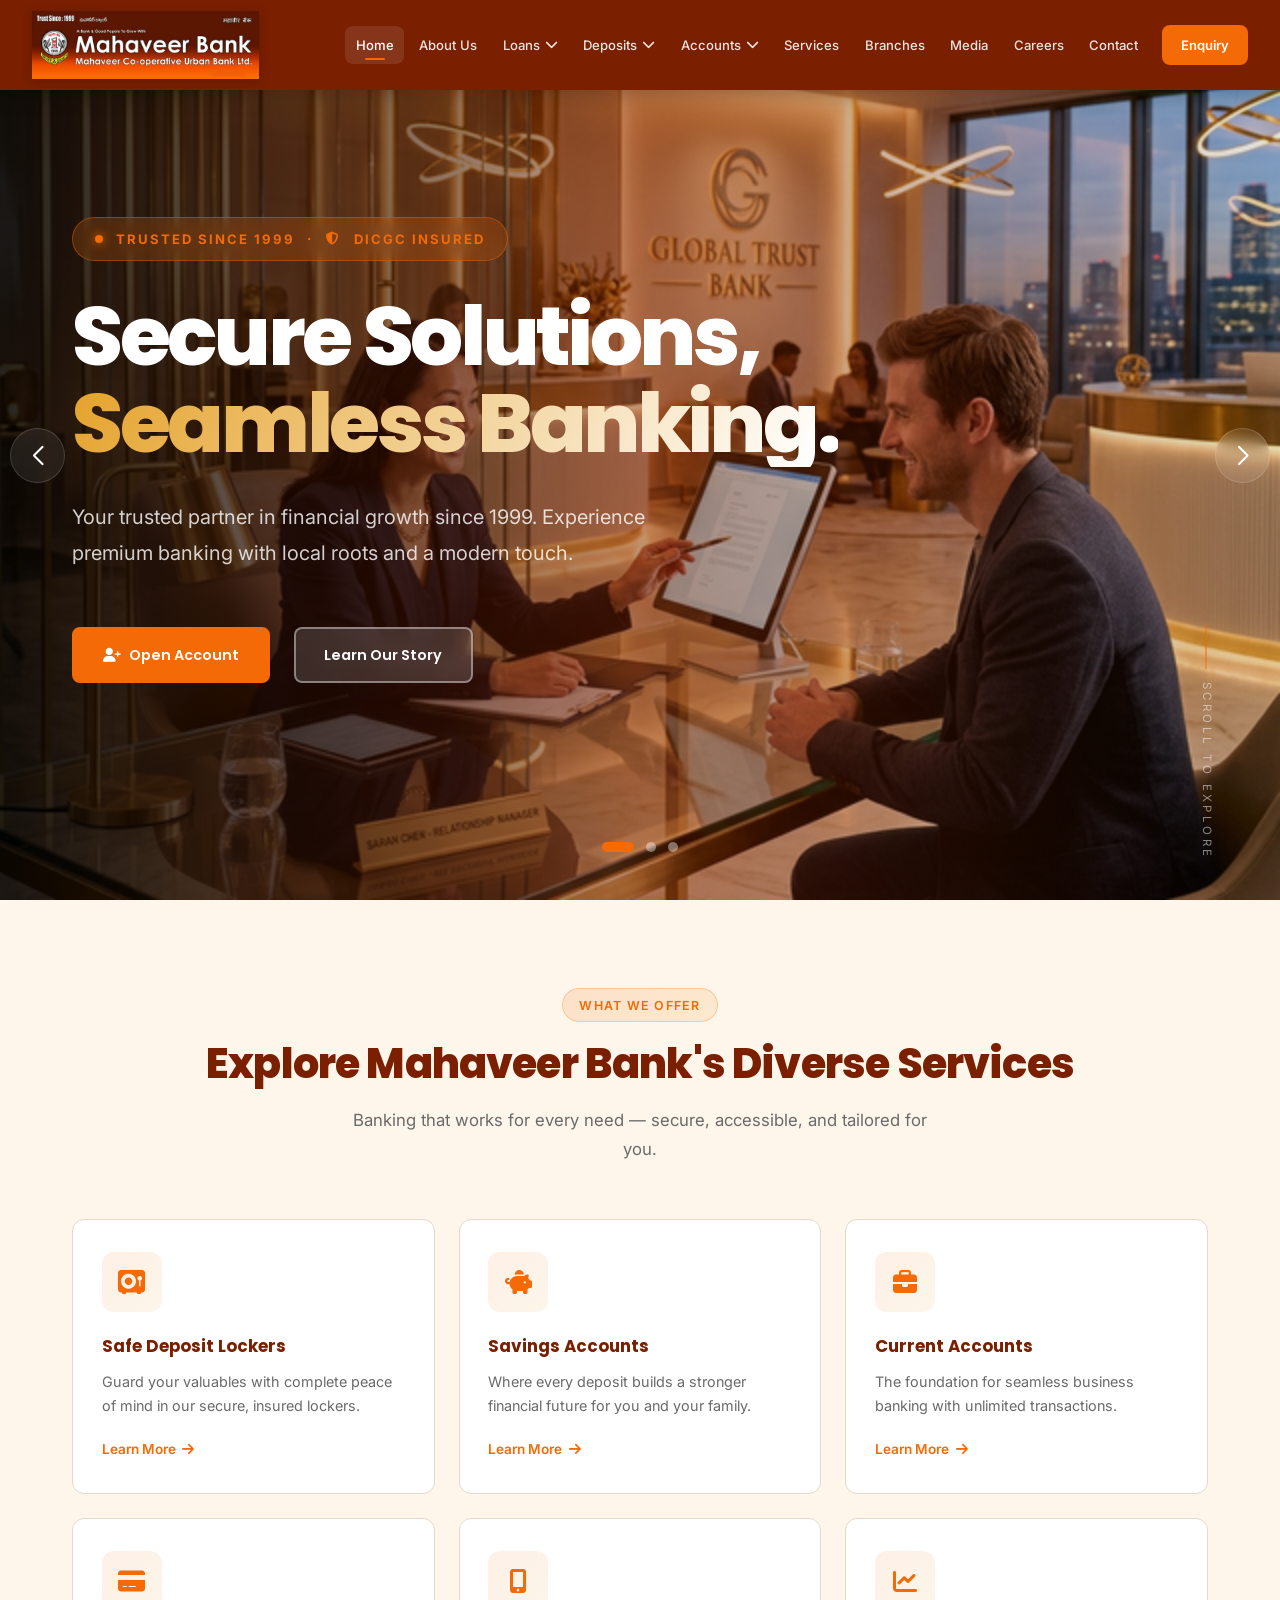
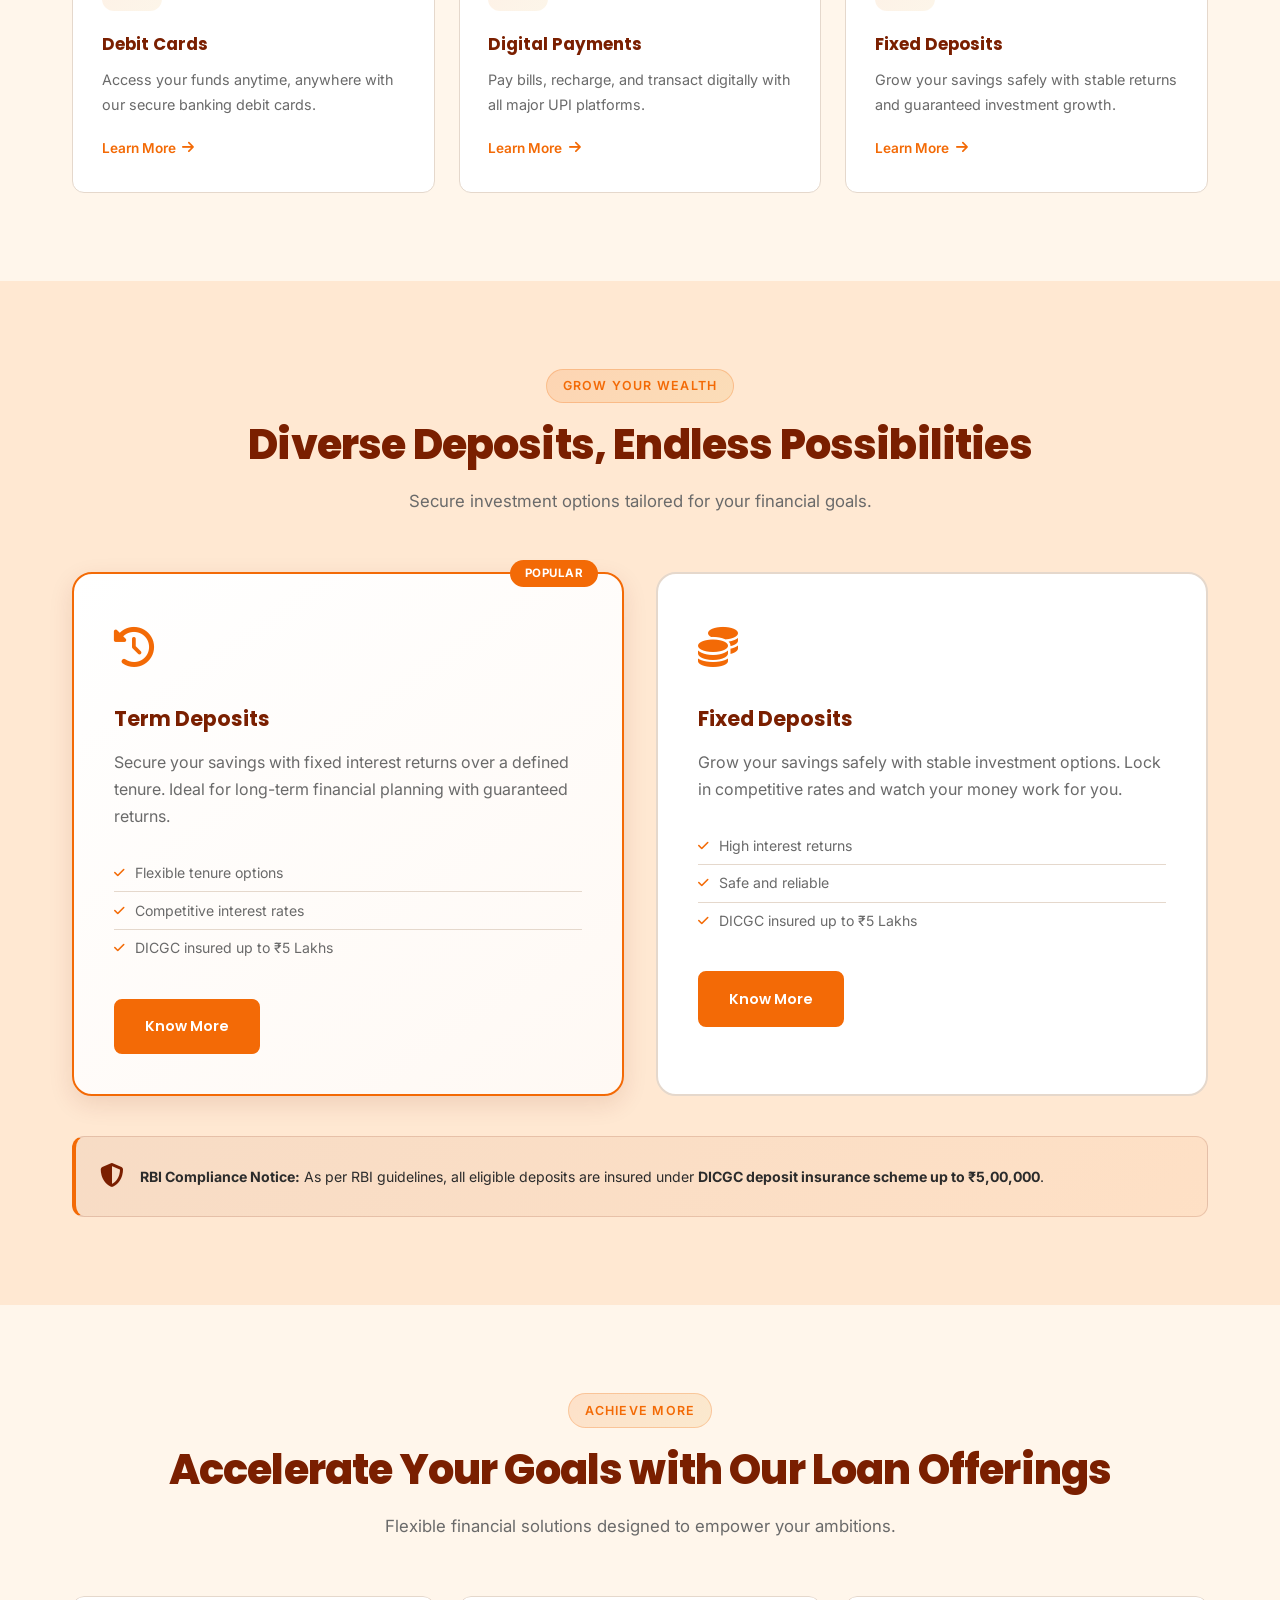
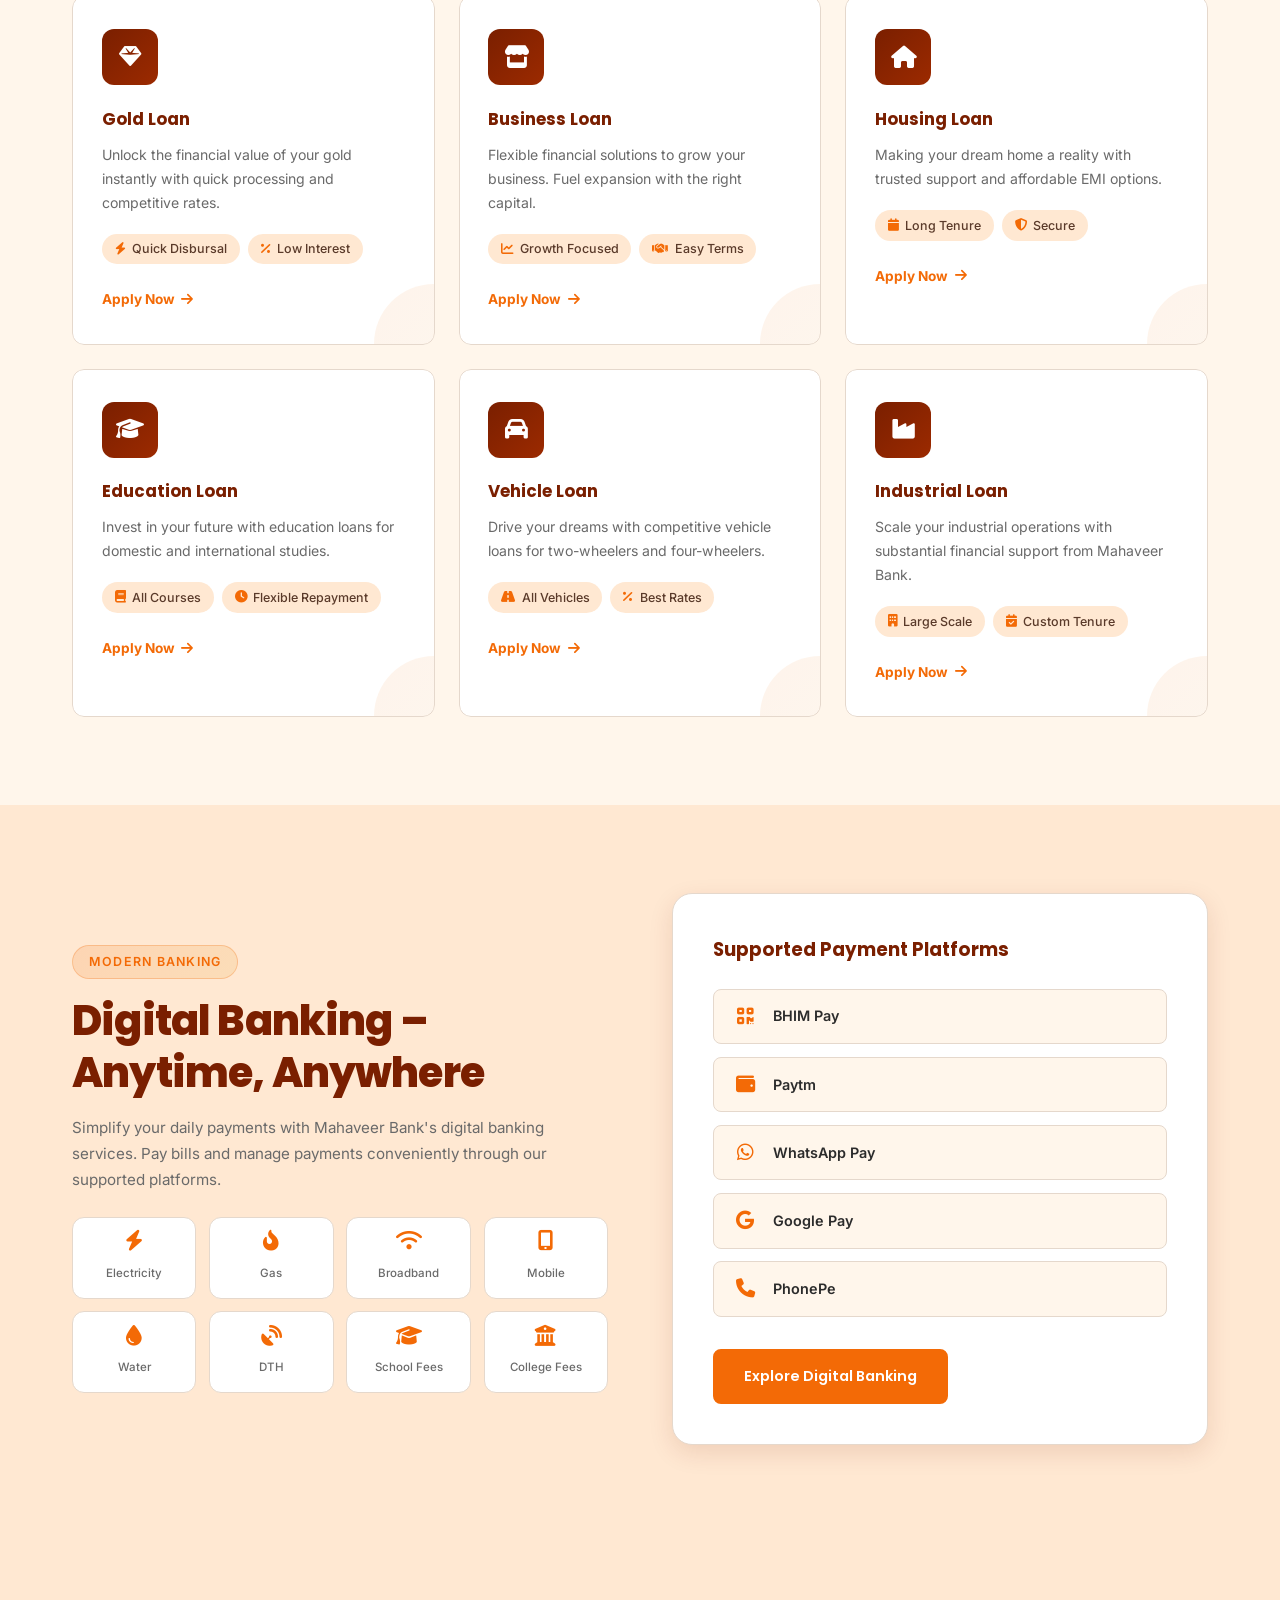
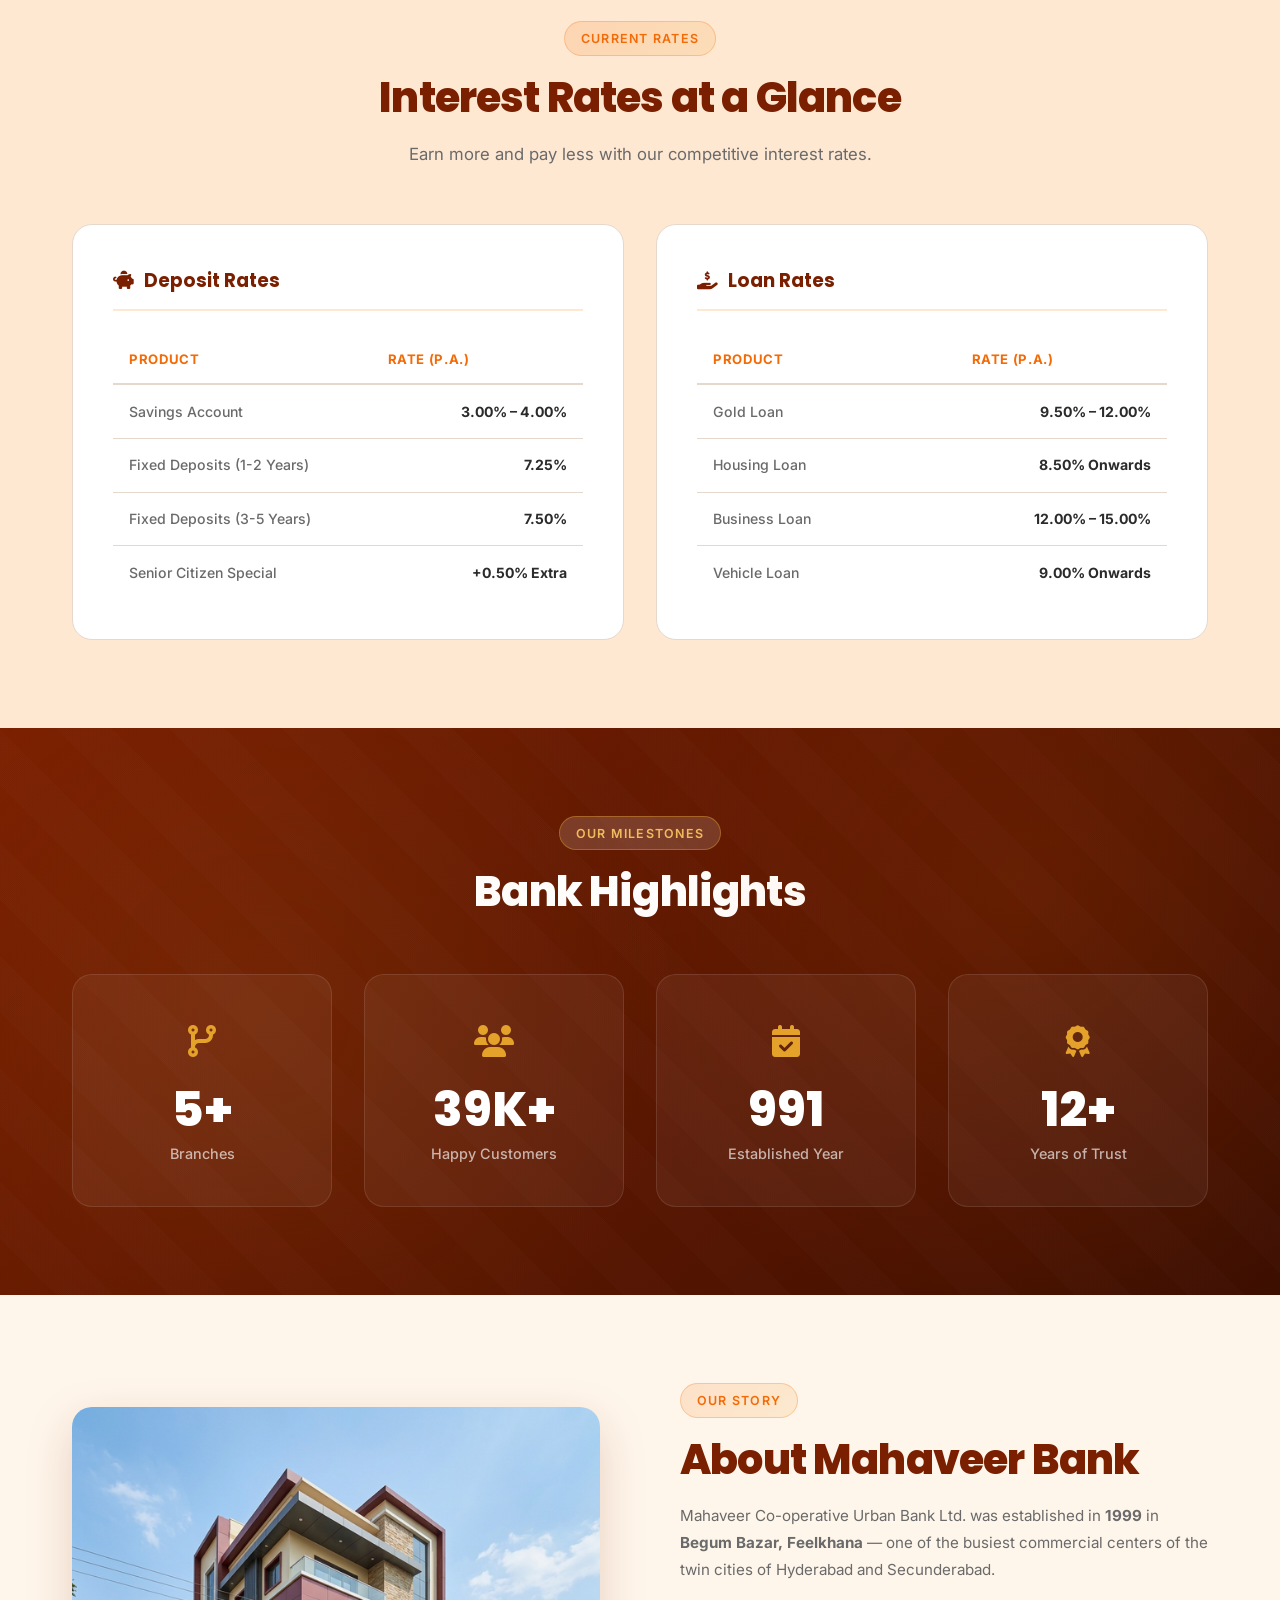
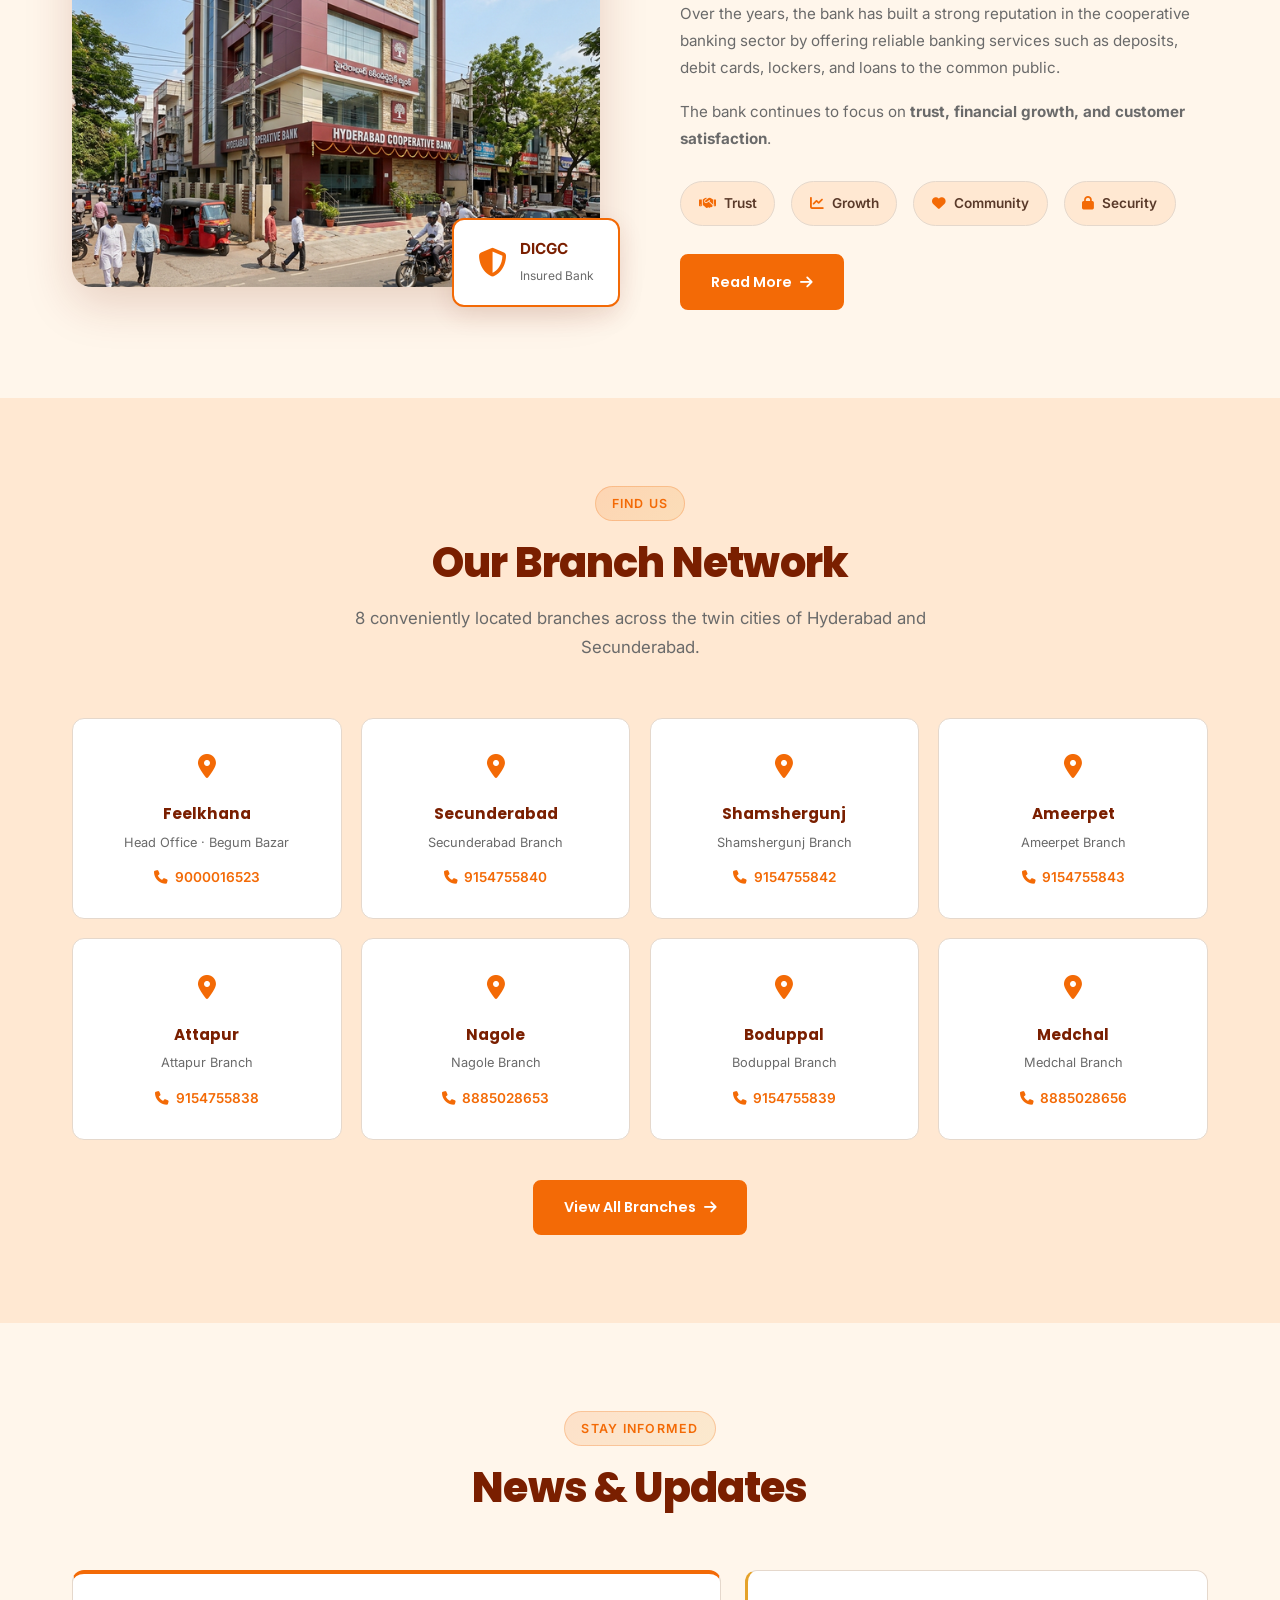
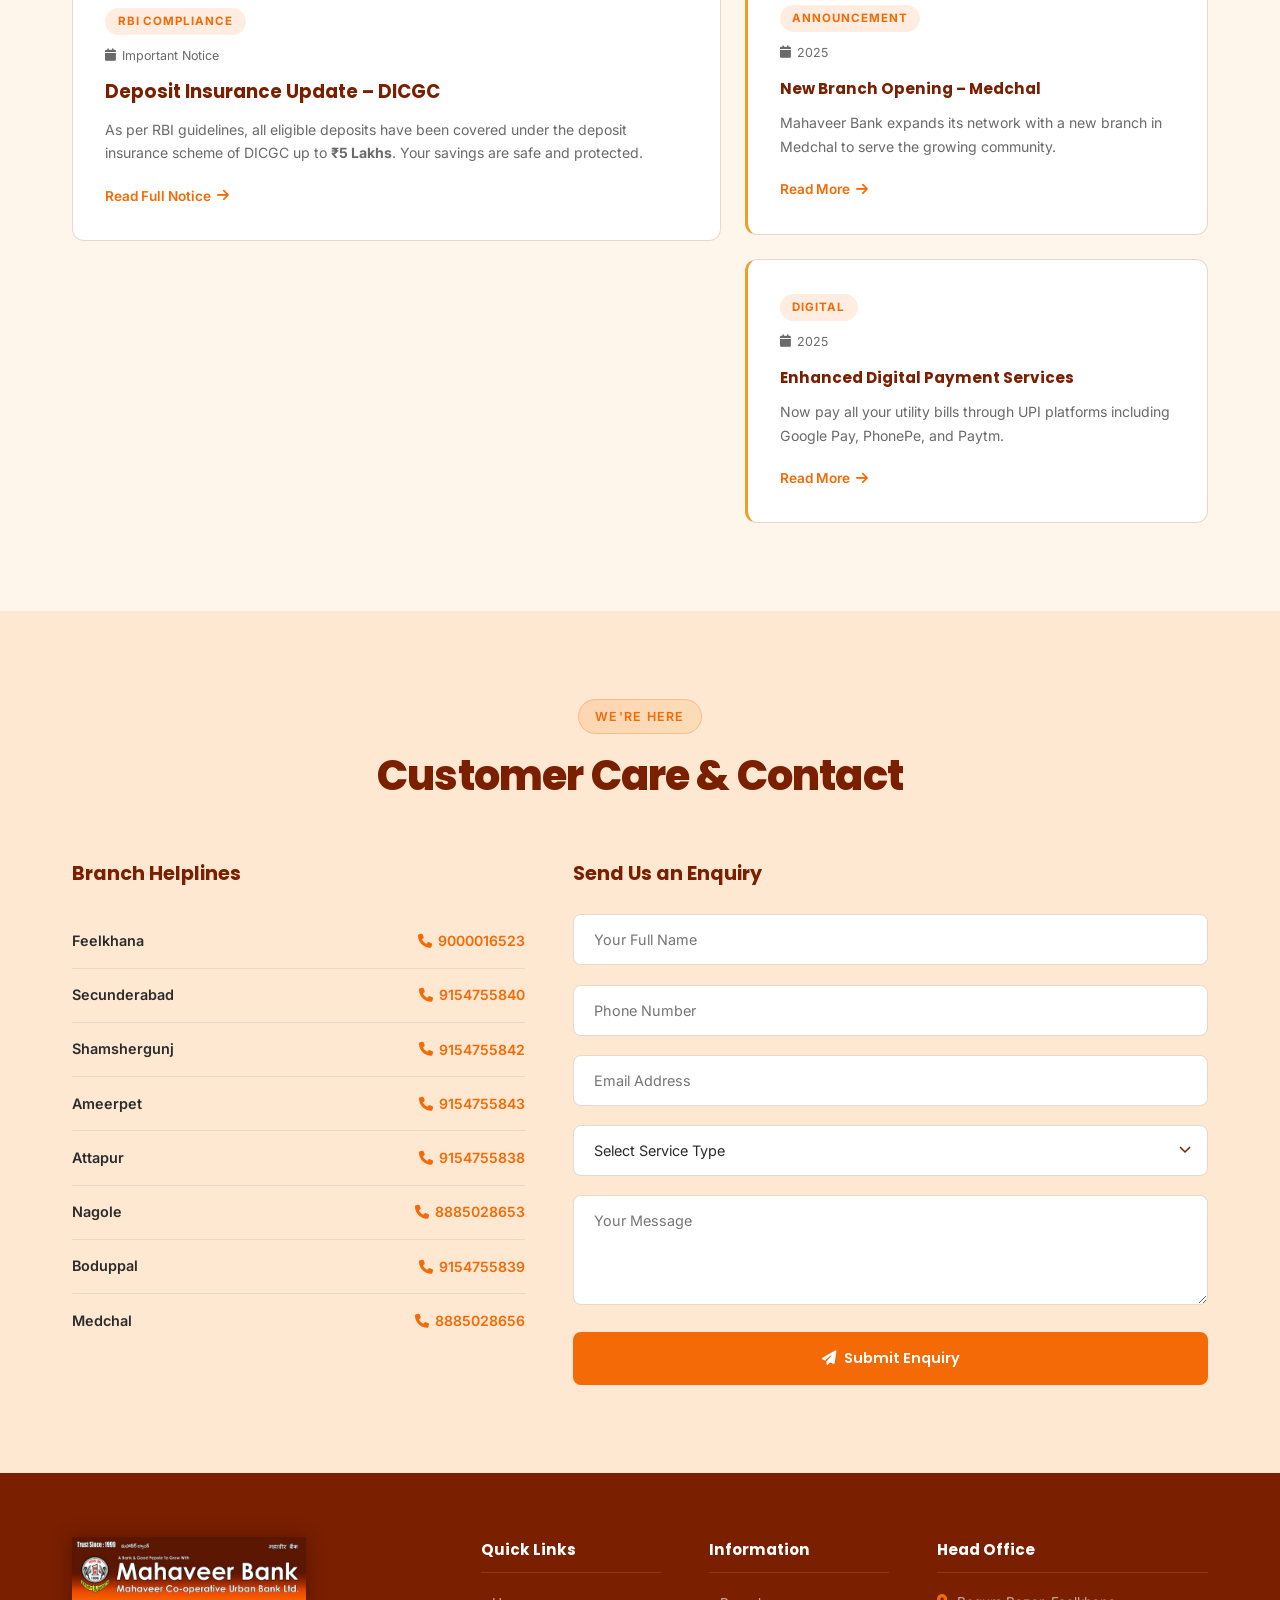
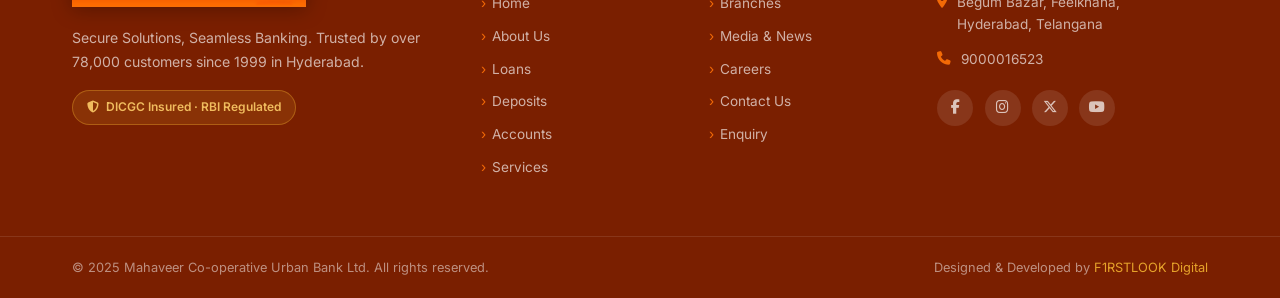
==== index.html @ 7a6856bb "first commit" ====
<!DOCTYPE html>
<html lang="en">
<head>
  <meta charset="UTF-8" />
  <meta name="viewport" content="width=device-width, initial-scale=1.0" />
  <meta name="description" content="Mahaveer Co-operative Urban Bank Ltd. – Your trusted partner in financial growth since 1999. Offering secure deposits, flexible loans, savings accounts, and digital banking services in Hyderabad." />
  <meta name="keywords" content="Mahaveer Bank, cooperative bank, Hyderabad bank, loans, deposits, savings account, Feelkhana bank" />
  <title>Mahaveer Co-operative Urban Bank Ltd. | Secure Solutions, Seamless Banking</title>
  <link rel="stylesheet" href="css/style.css" />
  <link rel="preconnect" href="https://fonts.googleapis.com" />
  <link rel="preconnect" href="https://fonts.gstatic.com" crossorigin />
  <link href="https://fonts.googleapis.com/css2?family=Poppins:wght@300;400;500;600;700;800&family=Inter:wght@300;400;500;600&display=swap" rel="stylesheet" />
  <link rel="stylesheet" href="https://cdnjs.cloudflare.com/ajax/libs/font-awesome/6.5.0/css/all.min.css" />
  <!-- Swiper Slider CSS -->
  <link rel="stylesheet" href="https://cdn.jsdelivr.net/npm/swiper@11/swiper-bundle.min.css" />
</head>
<body>

  <!-- ===== NAVBAR ===== -->
  <header class="navbar" id="navbar">
    <div class="nav-container">
      <a href="index.html" class="nav-logo" id="navLogo">
        <img src="assets/logo-new.png" alt="Mahaveer Co-operative Urban Bank Ltd." class="nav-logo-img" />
      </a>

      <nav class="nav-menu" id="navMenu">
        <a href="index.html" class="nav-link active">Home</a>
        <a href="about.html" class="nav-link">About Us</a>
        <div class="nav-dropdown">
          <a href="loans.html" class="nav-link dropdown-trigger">Loans <i class="fas fa-chevron-down"></i></a>
          <div class="dropdown-menu">
            <a href="loans.html#gold-loan">Gold Loan</a>
            <a href="loans.html#business-loan">Business Loan</a>
            <a href="loans.html#housing-loan">Housing Loan</a>
            <a href="loans.html#education-loan">Education Loan</a>
            <a href="loans.html#vehicle-loan">Vehicle Loan</a>
            <a href="loans.html#industrial-loan">Industrial Loan</a>
          </div>
        </div>
        <div class="nav-dropdown">
          <a href="deposits.html" class="nav-link dropdown-trigger">Deposits <i class="fas fa-chevron-down"></i></a>
          <div class="dropdown-menu">
            <a href="deposits.html#term-deposits">Term Deposits</a>
            <a href="deposits.html#fixed-deposits">Fixed Deposits</a>
          </div>
        </div>
        <div class="nav-dropdown">
          <a href="accounts.html" class="nav-link dropdown-trigger">Accounts <i class="fas fa-chevron-down"></i></a>
          <div class="dropdown-menu">
            <a href="accounts.html#savings">Savings Account</a>
            <a href="accounts.html#current">Current Account</a>
          </div>
        </div>
        <a href="services.html" class="nav-link">Services</a>
        <a href="branches.html" class="nav-link">Branches</a>
        <a href="media.html" class="nav-link">Media</a>
        <a href="careers.html" class="nav-link">Careers</a>
        <a href="contact.html" class="nav-link">Contact</a>
        <a href="enquiry.html" class="nav-btn-cta">Enquiry</a>
      </nav>

      <button class="hamburger" id="hamburger" aria-label="Toggle Menu">
        <span></span><span></span><span></span>
      </button>
    </div>
  </header>  <!-- ===== HERO SLIDER SECTION ===== -->
  <section class="hero-swiper-container">
    <div class="swiper heroSwiper">
      <div class="swiper-wrapper">
        
        <!-- SLIDE 1: TRUSTED BANKING -->
        <div class="swiper-slide hero-slide">
          <div class="slide-bg" style="background-image: url('assets/hero_professional.png');"></div>
          <div class="slide-overlay"></div>
          <div class="container slide-container">
            <div class="slide-content" data-aos="fade-up">
              <div class="hero-eyebrow">
                <span class="hero-dot"></span>
                <span>Trusted Since 1999</span>
                <span class="hero-sep">·</span>
                <i class="fas fa-shield-halved"></i>
                <span>DICGC Insured</span>
              </div>
              <h1 class="hero-heading">Secure Solutions,<br/><span class="hero-highlight">Seamless Banking.</span></h1>
              <p class="hero-intro">Your trusted partner in financial growth since 1999. Experience premium banking with local roots and a modern touch.</p>
              <div class="hero-cta">
                <a href="accounts.html" class="btn btn-primary"><i class="fas fa-user-plus"></i> Open Account</a>
                <a href="about.html" class="btn btn-secondary">Learn Our Story</a>
              </div>
            </div>
          </div>
        </div>

        <!-- SLIDE 2: DIGITAL BANKING -->
        <div class="swiper-slide hero-slide">
          <div class="slide-bg" style="background-image: url('assets/hero_digital.png');"></div>
          <div class="slide-overlay"></div>
          <div class="container slide-container">
            <div class="slide-content">
              <div class="hero-eyebrow">
                <span class="hero-dot"></span>
                <span>The Future of Payments</span>
              </div>
              <h1 class="hero-heading">Modern Digital<br/><span class="hero-highlight">Banking Era.</span></h1>
              <p class="hero-intro">Pay bills, recharge, and transfer funds instantly. Supported by all major UPI platforms for your convenience.</p>
              <div class="hero-cta">
                <a href="services.html#digital" class="btn btn-primary"><i class="fas fa-mobile-screen-button"></i> Digital Services</a>
                <a href="enquiry.html" class="btn btn-secondary">Get App Help</a>
              </div>
            </div>
          </div>
        </div>

        <!-- SLIDE 3: LOANS -->
        <div class="swiper-slide hero-slide">
          <div class="slide-bg" style="background-image: url('assets/hero_india_bank.png'); background-position: center; background-size: cover;"></div>
          <div class="slide-overlay"></div>
          <div class="container slide-container">
            <div class="slide-content">
              <div class="hero-eyebrow">
                <span class="hero-dot"></span>
                <span>Empowering Your Dreams</span>
              </div>
              <h1 class="hero-heading">Accelerate Your<br/><span class="hero-highlight">Ambition With Loans.</span></h1>
              <p class="hero-intro">From Gold Loans to Housing and Business, we provide the capital you need with flexible terms and low rates.</p>
              <div class="hero-cta">
                <a href="loans.html" class="btn btn-primary"><i class="fas fa-hand-holding-dollar"></i> Explore Loans</a>
                <a href="enquiry.html" class="btn btn-secondary">Apply Now</a>
              </div>
            </div>
          </div>
        </div>

      </div>
      <!-- Swiper Controls -->
      <div class="swiper-pagination"></div>
      <div class="swiper-button-next"></div>
      <div class="swiper-button-prev"></div>
      
      <div class="hero-scroll-indicator">
        <div class="scroll-dot"></div>
        <span>Scroll to Explore</span>
      </div>
    </div>
  </section>
  <!-- Swiper JS -->
  <script src="https://cdn.jsdelivr.net/npm/swiper@11/swiper-bundle.min.js"></script>

  <!-- ===== KEY BANKING SERVICES ===== -->
  <section class="section" id="services-preview">
    <div class="container">
      <div class="section-header">
        <span class="section-tag">What We Offer</span>
        <h2 class="section-title">Explore Mahaveer Bank's Diverse Services</h2>
        <p class="section-subtitle">Banking that works for every need — secure, accessible, and tailored for you.</p>
      </div>
      <div class="services-grid">
        <div class="service-card" data-aos="fade-up" data-delay="0">
          <div class="service-icon">
            <i class="fas fa-vault"></i>
          </div>
          <h3>Safe Deposit Lockers</h3>
          <p>Guard your valuables with complete peace of mind in our secure, insured lockers.</p>
          <a href="services.html#lockers" class="service-link">Learn More <i class="fas fa-arrow-right"></i></a>
        </div>
        <div class="service-card" data-aos="fade-up" data-delay="150">
          <div class="service-icon">
            <i class="fas fa-piggy-bank"></i>
          </div>
          <h3>Savings Accounts</h3>
          <p>Where every deposit builds a stronger financial future for you and your family.</p>
          <a href="accounts.html#savings" class="service-link">Learn More <i class="fas fa-arrow-right"></i></a>
        </div>
        <div class="service-card" data-aos="fade-up" data-delay="300">
          <div class="service-icon">
            <i class="fas fa-briefcase"></i>
          </div>
          <h3>Current Accounts</h3>
          <p>The foundation for seamless business banking with unlimited transactions.</p>
          <a href="accounts.html#current" class="service-link">Learn More <i class="fas fa-arrow-right"></i></a>
        </div>
        <div class="service-card" data-aos="fade-up" data-delay="450">
          <div class="service-icon">
            <i class="fas fa-credit-card"></i>
          </div>
          <h3>Debit Cards</h3>
          <p>Access your funds anytime, anywhere with our secure banking debit cards.</p>
          <a href="services.html#debit-card" class="service-link">Learn More <i class="fas fa-arrow-right"></i></a>
        </div>
        <div class="service-card" data-aos="fade-up" data-delay="600">
          <div class="service-icon">
            <i class="fas fa-mobile-screen-button"></i>
          </div>
          <h3>Digital Payments</h3>
          <p>Pay bills, recharge, and transact digitally with all major UPI platforms.</p>
          <a href="services.html#digital" class="service-link">Learn More <i class="fas fa-arrow-right"></i></a>
        </div>
        <div class="service-card" data-aos="fade-up" data-delay="750">
          <div class="service-icon">
            <i class="fas fa-chart-line"></i>
          </div>
          <h3>Fixed Deposits</h3>
          <p>Grow your savings safely with stable returns and guaranteed investment growth.</p>
          <a href="deposits.html" class="service-link">Learn More <i class="fas fa-arrow-right"></i></a>
        </div>
      </div>
    </div>
  </section>

  <!-- ===== DEPOSITS SECTION ===== -->
  <section class="section section-alt" id="deposits-preview">
    <div class="container">
      <div class="section-header">
        <span class="section-tag">Grow Your Wealth</span>
        <h2 class="section-title">Diverse Deposits, Endless Possibilities</h2>
        <p class="section-subtitle">Secure investment options tailored for your financial goals.</p>
      </div>
      <div class="deposits-wrapper">
        <div class="deposit-card featured" data-aos="fade-right">
          <div class="deposit-icon"><i class="fas fa-clock-rotate-left"></i></div>
          <div class="deposit-tag">Popular</div>
          <h3>Term Deposits</h3>
          <p>Secure your savings with fixed interest returns over a defined tenure. Ideal for long-term financial planning with guaranteed returns.</p>
          <ul class="deposit-features">
            <li><i class="fas fa-check"></i> Flexible tenure options</li>
            <li><i class="fas fa-check"></i> Competitive interest rates</li>
            <li><i class="fas fa-check"></i> DICGC insured up to ₹5 Lakhs</li>
          </ul>
          <a href="deposits.html#term-deposits" class="btn btn-primary">Know More</a>
        </div>
        <div class="deposit-card" data-aos="fade-left">
          <div class="deposit-icon"><i class="fas fa-coins"></i></div>
          <h3>Fixed Deposits</h3>
          <p>Grow your savings safely with stable investment options. Lock in competitive rates and watch your money work for you.</p>
          <ul class="deposit-features">
            <li><i class="fas fa-check"></i> High interest returns</li>
            <li><i class="fas fa-check"></i> Safe and reliable</li>
            <li><i class="fas fa-check"></i> DICGC insured up to ₹5 Lakhs</li>
          </ul>
          <a href="deposits.html#fixed-deposits" class="btn btn-primary">Know More</a>
        </div>
      </div>

      <!-- RBI Notice -->
      <div class="rbi-notice" data-aos="fade-up">
        <div class="rbi-icon"><i class="fas fa-shield-halved"></i></div>
        <div class="rbi-text">
          <strong>RBI Compliance Notice:</strong>
          As per RBI guidelines, all eligible deposits are insured under <strong>DICGC deposit insurance scheme up to ₹5,00,000</strong>.
        </div>
      </div>
    </div>
  </section>

  <!-- ===== LOAN PRODUCTS ===== -->
  <section class="section" id="loans-preview">
    <div class="container">
      <div class="section-header">
        <span class="section-tag">Achieve More</span>
        <h2 class="section-title">Accelerate Your Goals with Our Loan Offerings</h2>
        <p class="section-subtitle">Flexible financial solutions designed to empower your ambitions.</p>
      </div>
      <div class="loans-grid">
        <div class="loan-card" id="gold-loan-card" data-aos="fade-up" data-delay="0">
          <div class="loan-card-inner">
            <div class="loan-icon"><i class="fas fa-gem"></i></div>
            <h3>Gold Loan</h3>
            <p>Unlock the financial value of your gold instantly with quick processing and competitive rates.</p>
            <div class="loan-features">
              <span><i class="fas fa-bolt"></i> Quick Disbursal</span>
              <span><i class="fas fa-percent"></i> Low Interest</span>
            </div>
            <a href="loans.html#gold-loan" class="loan-link">Apply Now <i class="fas fa-arrow-right"></i></a>
          </div>
        </div>
        <div class="loan-card" id="business-loan-card" data-aos="fade-up" data-delay="150">
          <div class="loan-card-inner">
            <div class="loan-icon"><i class="fas fa-store"></i></div>
            <h3>Business Loan</h3>
            <p>Flexible financial solutions to grow your business. Fuel expansion with the right capital.</p>
            <div class="loan-features">
              <span><i class="fas fa-chart-line"></i> Growth Focused</span>
              <span><i class="fas fa-handshake"></i> Easy Terms</span>
            </div>
            <a href="loans.html#business-loan" class="loan-link">Apply Now <i class="fas fa-arrow-right"></i></a>
          </div>
        </div>
        <div class="loan-card" id="housing-loan-card" data-aos="fade-up" data-delay="300">
          <div class="loan-card-inner">
            <div class="loan-icon"><i class="fas fa-house"></i></div>
            <h3>Housing Loan</h3>
            <p>Making your dream home a reality with trusted support and affordable EMI options.</p>
            <div class="loan-features">
              <span><i class="fas fa-calendar"></i> Long Tenure</span>
              <span><i class="fas fa-shield-halved"></i> Secure</span>
            </div>
            <a href="loans.html#housing-loan" class="loan-link">Apply Now <i class="fas fa-arrow-right"></i></a>
          </div>
        </div>
        <div class="loan-card" id="education-loan-card" data-aos="fade-up" data-delay="450">
          <div class="loan-card-inner">
            <div class="loan-icon"><i class="fas fa-graduation-cap"></i></div>
            <h3>Education Loan</h3>
            <p>Invest in your future with education loans for domestic and international studies.</p>
            <div class="loan-features">
              <span><i class="fas fa-book"></i> All Courses</span>
              <span><i class="fas fa-clock"></i> Flexible Repayment</span>
            </div>
            <a href="loans.html#education-loan" class="loan-link">Apply Now <i class="fas fa-arrow-right"></i></a>
          </div>
        </div>
        <div class="loan-card" id="vehicle-loan-card" data-aos="fade-up" data-delay="600">
          <div class="loan-card-inner">
            <div class="loan-icon"><i class="fas fa-car"></i></div>
            <h3>Vehicle Loan</h3>
            <p>Drive your dreams with competitive vehicle loans for two-wheelers and four-wheelers.</p>
            <div class="loan-features">
              <span><i class="fas fa-road"></i> All Vehicles</span>
              <span><i class="fas fa-percent"></i> Best Rates</span>
            </div>
            <a href="loans.html#vehicle-loan" class="loan-link">Apply Now <i class="fas fa-arrow-right"></i></a>
          </div>
        </div>
        <div class="loan-card" id="industrial-loan-card" data-aos="fade-up" data-delay="750">
          <div class="loan-card-inner">
            <div class="loan-icon"><i class="fas fa-industry"></i></div>
            <h3>Industrial Loan</h3>
            <p>Scale your industrial operations with substantial financial support from Mahaveer Bank.</p>
            <div class="loan-features">
              <span><i class="fas fa-building"></i> Large Scale</span>
              <span><i class="fas fa-calendar-check"></i> Custom Tenure</span>
            </div>
            <a href="loans.html#industrial-loan" class="loan-link">Apply Now <i class="fas fa-arrow-right"></i></a>
          </div>
        </div>
      </div>
    </div>
  </section>

  <!-- ===== DIGITAL BANKING ===== -->
  <section class="section section-alt" id="digital-banking">
    <div class="container">
      <div class="digital-banking-layout">
        <div class="digital-content" data-aos="fade-right">
          <span class="section-tag">Modern Banking</span>
          <h2 class="section-title left">Digital Banking – Anytime, Anywhere</h2>
          <p>Simplify your daily payments with Mahaveer Bank's digital banking services. Pay bills and manage payments conveniently through our supported platforms.</p>
          <div class="payment-categories">
            <div class="payment-item"><i class="fas fa-bolt"></i><span>Electricity</span></div>
            <div class="payment-item"><i class="fas fa-fire-flame-curved"></i><span>Gas</span></div>
            <div class="payment-item"><i class="fas fa-wifi"></i><span>Broadband</span></div>
            <div class="payment-item"><i class="fas fa-mobile-alt"></i><span>Mobile</span></div>
            <div class="payment-item"><i class="fas fa-droplet"></i><span>Water</span></div>
            <div class="payment-item"><i class="fas fa-satellite-dish"></i><span>DTH</span></div>
            <div class="payment-item"><i class="fas fa-graduation-cap"></i><span>School Fees</span></div>
            <div class="payment-item"><i class="fas fa-university"></i><span>College Fees</span></div>
          </div>
        </div>
        <div class="digital-platforms" data-aos="fade-left">
          <h3>Supported Payment Platforms</h3>
          <div class="platforms-grid">
            <div class="platform-badge">
              <i class="fas fa-qrcode"></i>
              <span>BHIM Pay</span>
            </div>
            <div class="platform-badge">
              <i class="fas fa-wallet"></i>
              <span>Paytm</span>
            </div>
            <div class="platform-badge">
              <i class="fab fa-whatsapp"></i>
              <span>WhatsApp Pay</span>
            </div>
            <div class="platform-badge">
              <i class="fab fa-google"></i>
              <span>Google Pay</span>
            </div>
            <div class="platform-badge">
              <i class="fas fa-phone"></i>
              <span>PhonePe</span>
            </div>
          </div>
          <a href="services.html#digital" class="btn btn-primary" style="margin-top:2rem;">Explore Digital Banking</a>
        </div>
      </div>
    </div>
  </section>

  <!-- ===== INTEREST RATES AT A GLANCE ===== -->
  <section class="section section-alt" id="rates-preview">
    <div class="container">
      <div class="section-header">
        <span class="section-tag">Current Rates</span>
        <h2 class="section-title">Interest Rates at a Glance</h2>
        <p class="section-subtitle">Earn more and pay less with our competitive interest rates.</p>
      </div>
      <div style="display:grid;grid-template-columns:1fr 1fr;gap:2rem;" class="rates-grid-wrap">
        <div class="inner-card no-hover" data-aos="fade-right">
          <h3 style="margin-bottom:1.5rem;color:var(--maroon);"><i class="fas fa-piggy-bank"></i> Deposit Rates</h3>
          <table class="info-table">
            <thead><tr><th>Product</th><th>Rate (p.a.)</th></tr></thead>
            <tbody>
              <tr><td>Savings Account</td><td>3.00% – 4.00%</td></tr>
              <tr><td>Fixed Deposits (1-2 Years)</td><td>7.25%</td></tr>
              <tr><td>Fixed Deposits (3-5 Years)</td><td>7.50%</td></tr>
              <tr><td>Senior Citizen Special</td><td>+0.50% Extra</td></tr>
            </tbody>
          </table>
        </div>
        <div class="inner-card no-hover" data-aos="fade-left">
          <h3 style="margin-bottom:1.5rem;color:var(--maroon);"><i class="fas fa-hand-holding-dollar"></i> Loan Rates</h3>
          <table class="info-table">
            <thead><tr><th>Product</th><th>Rate (p.a.)</th></tr></thead>
            <tbody>
              <tr><td>Gold Loan</td><td>9.50% – 12.00%</td></tr>
              <tr><td>Housing Loan</td><td>8.50% Onwards</td></tr>
              <tr><td>Business Loan</td><td>12.00% – 15.00%</td></tr>
              <tr><td>Vehicle Loan</td><td>9.00% Onwards</td></tr>
            </tbody>
          </table>
        </div>
      </div>
    </div>
  </section>

  <!-- ===== STATISTICS ===== -->
  <section class="section stats-section" id="stats">
    <div class="stats-bg-pattern"></div>
    <div class="container">
      <div class="section-header">
        <span class="section-tag light">Our Milestones</span>
        <h2 class="section-title light">Bank Highlights</h2>
      </div>
      <div class="stats-grid">
        <div class="stat-item" data-aos="zoom-in" data-delay="0">
          <div class="stat-icon"><i class="fas fa-code-branch"></i></div>
          <div class="stat-number" data-target="11" data-suffix="+">0</div>
          <div class="stat-label">Branches</div>
        </div>
        <div class="stat-item" data-aos="zoom-in" data-delay="200">
          <div class="stat-icon"><i class="fas fa-users"></i></div>
          <div class="stat-number" data-target="78000" data-suffix="+">0</div>
          <div class="stat-label">Happy Customers</div>
        </div>
        <div class="stat-item" data-aos="zoom-in" data-delay="400">
          <div class="stat-icon"><i class="fas fa-calendar-check"></i></div>
          <div class="stat-number" data-target="1999" data-suffix="">0</div>
          <div class="stat-label">Established Year</div>
        </div>
        <div class="stat-item" data-aos="zoom-in" data-delay="600">
          <div class="stat-icon"><i class="fas fa-award"></i></div>
          <div class="stat-number" data-target="25" data-suffix="+">0</div>
          <div class="stat-label">Years of Trust</div>
        </div>
      </div>
    </div>
  </section>

  <!-- ===== ABOUT SECTION ===== -->
  <section class="section" id="about-preview">
    <div class="container">
      <div class="about-layout">
        <div class="about-image-wrap" data-aos="fade-right">
          <img src="assets/about_bank.jpg" alt="Mahaveer Bank Building" class="about-img" id="aboutImg" />
          <div class="about-badge-float">
            <i class="fas fa-shield-halved"></i>
            <div>
              <strong>DICGC</strong>
              <span>Insured Bank</span>
            </div>
          </div>
        </div>
        <div class="about-content" data-aos="fade-left">
          <span class="section-tag">Our Story</span>
          <h2 class="section-title left">About Mahaveer Bank</h2>
          <p>Mahaveer Co-operative Urban Bank Ltd. was established in <strong>1999</strong> in <strong>Begum Bazar, Feelkhana</strong> — one of the busiest commercial centers of the twin cities of Hyderabad and Secunderabad.</p>
          <p>Over the years, the bank has built a strong reputation in the cooperative banking sector by offering reliable banking services such as deposits, debit cards, lockers, and loans to the common public.</p>
          <p>The bank continues to focus on <strong>trust, financial growth, and customer satisfaction</strong>.</p>
          <div class="about-pillars">
            <div class="pillar">
              <i class="fas fa-handshake"></i>
              <span>Trust</span>
            </div>
            <div class="pillar">
              <i class="fas fa-chart-line"></i>
              <span>Growth</span>
            </div>
            <div class="pillar">
              <i class="fas fa-heart"></i>
              <span>Community</span>
            </div>
            <div class="pillar">
              <i class="fas fa-lock"></i>
              <span>Security</span>
            </div>
          </div>
          <a href="about.html" class="btn btn-primary">Read More <i class="fas fa-arrow-right"></i></a>
        </div>
      </div>
    </div>
  </section>

  <!-- ===== BRANCHES ===== -->
  <section class="section section-alt" id="branches-preview">
    <div class="container">
      <div class="section-header">
        <span class="section-tag">Find Us</span>
        <h2 class="section-title">Our Branch Network</h2>
        <p class="section-subtitle">8 conveniently located branches across the twin cities of Hyderabad and Secunderabad.</p>
      </div>
      <div class="branches-grid">
        <div class="branch-card" data-aos="fade-up" data-delay="0">
          <div class="branch-icon"><i class="fas fa-map-marker-alt"></i></div>
          <h4>Feelkhana</h4>
          <p>Head Office · Begum Bazar</p>
          <a href="tel:9000016523" class="branch-phone"><i class="fas fa-phone"></i> 9000016523</a>
        </div>
        <div class="branch-card" data-aos="fade-up" data-delay="100">
          <div class="branch-icon"><i class="fas fa-map-marker-alt"></i></div>
          <h4>Secunderabad</h4>
          <p>Secunderabad Branch</p>
          <a href="tel:9154755840" class="branch-phone"><i class="fas fa-phone"></i> 9154755840</a>
        </div>
        <div class="branch-card" data-aos="fade-up" data-delay="200">
          <div class="branch-icon"><i class="fas fa-map-marker-alt"></i></div>
          <h4>Shamshergunj</h4>
          <p>Shamshergunj Branch</p>
          <a href="tel:9154755842" class="branch-phone"><i class="fas fa-phone"></i> 9154755842</a>
        </div>
        <div class="branch-card" data-aos="fade-up" data-delay="300">
          <div class="branch-icon"><i class="fas fa-map-marker-alt"></i></div>
          <h4>Ameerpet</h4>
          <p>Ameerpet Branch</p>
          <a href="tel:9154755843" class="branch-phone"><i class="fas fa-phone"></i> 9154755843</a>
        </div>
        <div class="branch-card" data-aos="fade-up" data-delay="400">
          <div class="branch-icon"><i class="fas fa-map-marker-alt"></i></div>
          <h4>Attapur</h4>
          <p>Attapur Branch</p>
          <a href="tel:9154755838" class="branch-phone"><i class="fas fa-phone"></i> 9154755838</a>
        </div>
        <div class="branch-card" data-aos="fade-up" data-delay="500">
          <div class="branch-icon"><i class="fas fa-map-marker-alt"></i></div>
          <h4>Nagole</h4>
          <p>Nagole Branch</p>
          <a href="tel:8885028653" class="branch-phone"><i class="fas fa-phone"></i> 8885028653</a>
        </div>
        <div class="branch-card" data-aos="fade-up" data-delay="600">
          <div class="branch-icon"><i class="fas fa-map-marker-alt"></i></div>
          <h4>Boduppal</h4>
          <p>Boduppal Branch</p>
          <a href="tel:9154755839" class="branch-phone"><i class="fas fa-phone"></i> 9154755839</a>
        </div>
        <div class="branch-card" data-aos="fade-up" data-delay="700">
          <div class="branch-icon"><i class="fas fa-map-marker-alt"></i></div>
          <h4>Medchal</h4>
          <p>Medchal Branch</p>
          <a href="tel:8885028656" class="branch-phone"><i class="fas fa-phone"></i> 8885028656</a>
        </div>
      </div>
      <div class="text-center" style="margin-top:2.5rem;">
        <a href="branches.html" class="btn btn-primary">View All Branches <i class="fas fa-arrow-right"></i></a>
      </div>
    </div>
  </section>

  <!-- ===== NEWS & UPDATES ===== -->
  <section class="section" id="news-preview">
    <div class="container">
      <div class="section-header">
        <span class="section-tag">Stay Informed</span>
        <h2 class="section-title">News & Updates</h2>
      </div>
      <div class="news-grid">
        <div class="news-card featured-news" data-aos="fade-right">
          <div class="news-tag">RBI Compliance</div>
          <div class="news-date"><i class="fas fa-calendar"></i> Important Notice</div>
          <h3>Deposit Insurance Update – DICGC</h3>
          <p>As per RBI guidelines, all eligible deposits have been covered under the deposit insurance scheme of DICGC up to <strong>₹5 Lakhs</strong>. Your savings are safe and protected.</p>
          <a href="media.html" class="news-link">Read Full Notice <i class="fas fa-arrow-right"></i></a>
        </div>
        <div class="news-side">
          <div class="news-card small-news" data-aos="fade-left" data-delay="100">
            <div class="news-tag">Announcement</div>
            <div class="news-date"><i class="fas fa-calendar"></i> 2025</div>
            <h4>New Branch Opening – Medchal</h4>
            <p>Mahaveer Bank expands its network with a new branch in Medchal to serve the growing community.</p>
            <a href="media.html" class="news-link">Read More <i class="fas fa-arrow-right"></i></a>
          </div>
          <div class="news-card small-news" data-aos="fade-left" data-delay="200">
            <div class="news-tag">Digital</div>
            <div class="news-date"><i class="fas fa-calendar"></i> 2025</div>
            <h4>Enhanced Digital Payment Services</h4>
            <p>Now pay all your utility bills through UPI platforms including Google Pay, PhonePe, and Paytm.</p>
            <a href="media.html" class="news-link">Read More <i class="fas fa-arrow-right"></i></a>
          </div>
        </div>
      </div>
    </div>
  </section>

  <!-- ===== CONTACT / CUSTOMER CARE ===== -->
  <section class="section section-alt" id="contact-preview">
    <div class="container">
      <div class="section-header">
        <span class="section-tag">We're Here</span>
        <h2 class="section-title">Customer Care & Contact</h2>
      </div>
      <div class="contact-layout">
        <div class="contact-info-panel" data-aos="fade-right">
          <h3>Branch Helplines</h3>
          <div class="contact-list">
            <div class="contact-item">
              <div class="contact-branch">Feelkhana</div>
              <a href="tel:9000016523" class="contact-num"><i class="fas fa-phone"></i> 9000016523</a>
            </div>
            <div class="contact-item">
              <div class="contact-branch">Secunderabad</div>
              <a href="tel:9154755840" class="contact-num"><i class="fas fa-phone"></i> 9154755840</a>
            </div>
            <div class="contact-item">
              <div class="contact-branch">Shamshergunj</div>
              <a href="tel:9154755842" class="contact-num"><i class="fas fa-phone"></i> 9154755842</a>
            </div>
            <div class="contact-item">
              <div class="contact-branch">Ameerpet</div>
              <a href="tel:9154755843" class="contact-num"><i class="fas fa-phone"></i> 9154755843</a>
            </div>
            <div class="contact-item">
              <div class="contact-branch">Attapur</div>
              <a href="tel:9154755838" class="contact-num"><i class="fas fa-phone"></i> 9154755838</a>
            </div>
            <div class="contact-item">
              <div class="contact-branch">Nagole</div>
              <a href="tel:8885028653" class="contact-num"><i class="fas fa-phone"></i> 8885028653</a>
            </div>
            <div class="contact-item">
              <div class="contact-branch">Boduppal</div>
              <a href="tel:9154755839" class="contact-num"><i class="fas fa-phone"></i> 9154755839</a>
            </div>
            <div class="contact-item">
              <div class="contact-branch">Medchal</div>
              <a href="tel:8885028656" class="contact-num"><i class="fas fa-phone"></i> 8885028656</a>
            </div>
          </div>
        </div>

        <div class="contact-form-panel" data-aos="fade-left">
          <h3>Send Us an Enquiry</h3>
          <form class="enquiry-form" id="enquiryForm" novalidate>
            <div class="form-group">
              <input type="text" id="formName" name="name" placeholder="Your Full Name" required />
              <label for="formName">Full Name</label>
            </div>
            <div class="form-group">
              <input type="tel" id="formPhone" name="phone" placeholder="Phone Number" required />
              <label for="formPhone">Phone Number</label>
            </div>
            <div class="form-group">
              <input type="email" id="formEmail" name="email" placeholder="Email Address" required />
              <label for="formEmail">Email Address</label>
            </div>
            <div class="form-group">
              <select id="formService" name="service" required>
                <option value="">Select Service Type</option>
                <option>Savings Account</option>
                <option>Current Account</option>
                <option>Fixed Deposit</option>
                <option>Term Deposit</option>
                <option>Gold Loan</option>
                <option>Business Loan</option>
                <option>Housing Loan</option>
                <option>Education Loan</option>
                <option>Vehicle Loan</option>
                <option>Locker</option>
                <option>Debit Card</option>
                <option>Other</option>
              </select>
              <label for="formService">Service Type</label>
            </div>
            <div class="form-group">
              <textarea id="formMessage" name="message" placeholder="Your Message" rows="4" required></textarea>
              <label for="formMessage">Message</label>
            </div>
            <button type="submit" class="btn btn-primary full-width" id="submitEnquiry">
              <i class="fas fa-paper-plane"></i> Submit Enquiry
            </button>
          </form>
        </div>
      </div>
    </div>
  </section>

  <!-- ===== FOOTER ===== -->
  <footer class="footer">
    <div class="footer-top">
      <div class="container">
        <div class="footer-grid">
          <div class="footer-brand">
            <a href="index.html" class="footer-logo">
              <img src="assets/logo-new.png" alt="Mahaveer Bank" class="footer-logo-img" />
            </a>
            <p>Secure Solutions, Seamless Banking. Trusted by over 78,000 customers since 1999 in Hyderabad.</p>
            <div class="rbi-tag"><i class="fas fa-shield-halved"></i> DICGC Insured · RBI Regulated</div>
          </div>

          <div class="footer-links">
            <h4>Quick Links</h4>
            <ul>
              <li><a href="index.html">Home</a></li>
              <li><a href="about.html">About Us</a></li>
              <li><a href="loans.html">Loans</a></li>
              <li><a href="deposits.html">Deposits</a></li>
              <li><a href="accounts.html">Accounts</a></li>
              <li><a href="services.html">Services</a></li>
            </ul>
          </div>

          <div class="footer-links">
            <h4>Information</h4>
            <ul>
              <li><a href="branches.html">Branches</a></li>
              <li><a href="media.html">Media & News</a></li>
              <li><a href="careers.html">Careers</a></li>
              <li><a href="contact.html">Contact Us</a></li>
              <li><a href="enquiry.html">Enquiry</a></li>
            </ul>
          </div>

          <div class="footer-contact">
            <h4>Head Office</h4>
            <p><i class="fas fa-map-marker-alt"></i> Begum Bazar, Feelkhana,<br />Hyderabad, Telangana</p>
            <p><i class="fas fa-phone"></i> <a href="tel:9000016523">9000016523</a></p>
            <div class="footer-social">
              <a href="#" aria-label="Facebook"><i class="fab fa-facebook-f"></i></a>
              <a href="#" aria-label="Instagram"><i class="fab fa-instagram"></i></a>
              <a href="#" aria-label="Twitter"><i class="fab fa-x-twitter"></i></a>
              <a href="#" aria-label="YouTube"><i class="fab fa-youtube"></i></a>
            </div>
          </div>
        </div>
      </div>
    </div>
    <div class="footer-bottom">
      <div class="container">
        <p>© 2025 Mahaveer Co-operative Urban Bank Ltd. All rights reserved.</p>
        <p>Designed &amp; Developed by <a href="#" style="color:#E5A22A;">F1RSTLOOK Digital</a></p>
      </div>
    </div>
  </footer>

  <!-- Scroll To Top -->
  <button class="scroll-top" id="scrollTop" aria-label="Scroll to top">
    <i class="fas fa-chevron-up"></i>
  </button>

  <script src="https://cdn.jsdelivr.net/npm/swiper@11/swiper-bundle.min.js"></script>
  <script src="js/main.js"></script>
</body>
</html>
---- css/style.css ----
/* ================================================================
   MAHAVEER CO-OPERATIVE URBAN BANK LTD.
   Main Stylesheet
   Brand Colors: Maroon #7A1F00 · Orange #F36A06 · Gold #E5A22A
   Background: Cream #FFF6EB
   ================================================================ */

/* ---- CSS VARIABLES ---- */
:root {
  --maroon: #7A1F00;
  --maroon-dark: #5c1700;
  --maroon-light: #9c2a00;
  --orange: #F36A06;
  --orange-hover: #D95700;
  --orange-light: #ff8533;
  --gold: #E5A22A;
  --gold-light: #f0bc5e;
  --coffee: #5A3A2A;
  --cream: #FFF6EB;
  --cream-alt: #FFE8D2;
  --cream-dark: #f5dfc5;
  --text-primary: #2B2B2B;
  --text-secondary: #6A6A6A;
  --divider: #E5D8CC;
  --white: #ffffff;
  --shadow-sm: 0 2px 8px rgba(122, 31, 0, 0.08);
  --shadow-md: 0 8px 24px rgba(122, 31, 0, 0.12);
  --shadow-lg: 0 16px 48px rgba(122, 31, 0, 0.18);
  --radius-sm: 8px;
  --radius-md: 12px;
  --radius-lg: 20px;
  --radius-xl: 32px;
  --transition: all 0.35s cubic-bezier(0.4, 0, 0.2, 1);
  --font-head: 'Poppins', sans-serif;
  --font-body: 'Inter', sans-serif;
}

/* ---- RESET ---- */
*, *::before, *::after { box-sizing: border-box; margin: 0; padding: 0; }
html { scroll-behavior: smooth; font-size: 16px; }
body {
  font-family: var(--font-body);
  background-color: var(--cream);
  color: var(--text-primary);
  line-height: 1.7;
  overflow-x: hidden;
}
a { text-decoration: none; color: inherit; transition: var(--transition); }
ul { list-style: none; }
img { max-width: 100%; height: auto; display: block; }
button { cursor: pointer; border: none; background: none; font-family: var(--font-body); }

/* ---- SCROLLBAR ---- */
::-webkit-scrollbar { width: 7px; }
::-webkit-scrollbar-track { background: var(--cream); }
::-webkit-scrollbar-thumb { background: var(--maroon); border-radius: 4px; }

/* ================================================================
   NAVBAR
   ================================================================ */
.navbar {
  position: fixed;
  top: 0; left: 0; right: 0;
  z-index: 1000;
  background: var(--maroon);
  padding: 0;
  transition: var(--transition);
  box-shadow: 0 2px 20px rgba(0,0,0,0.3);
}
.navbar.scrolled {
  background: rgba(122, 31, 0, 0.97);
  backdrop-filter: blur(12px);
  box-shadow: 0 4px 30px rgba(0,0,0,0.4);
}
.nav-container {
  max-width: 1400px;
  margin: 0 auto;
  padding: 0 2rem;
  display: flex;
  align-items: center;
  justify-content: space-between;
  height: 90px;
  gap: 1.5rem;
}
/* Logo Styles */
.nav-logo {
  display: flex;
  align-items: center;
  transition: all 0.4s ease;
  flex-shrink: 0;
  padding: 0;
}

.nav-logo-img {
  height: 68px; /* Prominent but balanced */
  width: auto;
  display: block;
  transition: all 0.4s ease;
  filter: drop-shadow(0 2px 5px rgba(0,0,0,0.2));
}

.navbar.scrolled .nav-container {
  height: 74px;
}

.navbar.scrolled .nav-logo-img {
  height: 54px;
}

.footer-logo {
  display: inline-block;
  margin-bottom: 1.5rem;
  transition: all 0.3s ease;
}

.footer-logo-img {
  height: 70px;
  width: auto;
  display: block;
  filter: drop-shadow(0 2px 10px rgba(0,0,0,0.3));
}

.nav-menu {
  display: flex;
  align-items: center;
  gap: 0.3rem;
  flex: 1;
  justify-content: flex-end;
}
.nav-link {
  color: rgba(255,255,255,0.88);
  font-size: 0.82rem;
  font-weight: 500;
  padding: 0.5rem 0.65rem;
  border-radius: var(--radius-sm);
  position: relative;
  white-space: nowrap;
  transition: var(--transition);
  display: flex; align-items: center; gap: 0.3rem;
}
.nav-link:hover, .nav-link.active {
  color: var(--white);
  background: rgba(255,255,255,0.1);
}
.nav-link.active::after {
  content: '';
  position: absolute;
  bottom: 4px; left: 50%; transform: translateX(-50%);
  width: 20px; height: 2px;
  background: var(--orange);
  border-radius: 2px;
}
.nav-btn-cta {
  background: var(--orange);
  color: var(--white) !important;
  padding: 0.55rem 1.2rem;
  border-radius: var(--radius-sm);
  font-size: 0.82rem;
  font-weight: 600;
  margin-left: 0.5rem;
  transition: var(--transition);
  flex-shrink: 0;
}
.nav-btn-cta:hover { background: var(--orange-hover); transform: translateY(-1px); box-shadow: 0 4px 14px rgba(243,106,6,0.4); }

/* Dropdown */
.nav-dropdown { position: relative; }
.nav-dropdown:hover .dropdown-menu { opacity: 1; visibility: visible; transform: translateY(0); }
.dropdown-menu {
  position: absolute;
  top: calc(100% + 8px); left: 0;
  background: var(--white);
  border-radius: var(--radius-md);
  padding: 0.5rem;
  min-width: 200px;
  box-shadow: var(--shadow-lg);
  opacity: 0; visibility: hidden;
  transform: translateY(-10px);
  transition: var(--transition);
  border: 1px solid var(--divider);
  z-index: 100;
}
.dropdown-menu a {
  display: block;
  padding: 0.6rem 1rem;
  color: var(--text-primary);
  font-size: 0.85rem;
  border-radius: var(--radius-sm);
  transition: var(--transition);
}
.dropdown-menu a:hover { background: var(--cream-alt); color: var(--maroon); font-weight: 500; }

/* Hamburger */
.hamburger { display: none; flex-direction: column; gap: 5px; padding: 5px; }
.hamburger span { display: block; width: 24px; height: 2px; background: var(--white); border-radius: 2px; transition: var(--transition); }
.hamburger.active span:nth-child(1) { transform: translateY(7px) rotate(45deg); }
.hamburger.active span:nth-child(2) { opacity: 0; }
.hamburger.active span:nth-child(3) { transform: translateY(-7px) rotate(-45deg); }

/* ================================================================
   HERO SWIPER SLIDER
   ================================================================ */
.hero-swiper-container {
  height: 100vh;
  width: 100%;
  position: relative;
  overflow: hidden;
  background: var(--maroon);
}

.heroSwiper {
  width: 100%;
  height: 100%;
}

.hero-slide {
  position: relative;
  overflow: hidden;
  display: flex;
  align-items: center;
}

.slide-bg {
  position: absolute;
  top: 0; left: 0;
  width: 100%; height: 100%;
  background-size: cover;
  background-position: center;
  transform: scale(1.1);
  transition: transform 8s ease-out;
}

.swiper-slide-active .slide-bg {
  transform: scale(1);
}

.slide-overlay {
  position: absolute;
  top: 0; left: 0;
  width: 100%; height: 100%;
  background: linear-gradient(90deg, 
    rgba(0,0,0,0.85) 0%, 
    rgba(122, 31, 0, 0.45) 50%, 
    rgba(0,0,0,0.1) 100%);
  z-index: 1;
}

.slide-container {
  position: relative;
  z-index: 2;
  height: 100%;
  display: flex;
  align-items: center;
  max-width: 1400px;
  margin: 0 auto;
  padding: 0 2rem;
}

.slide-content {
  max-width: 850px;
  color: var(--white);
  padding: 2rem 0;
  opacity: 0;
  transform: translateY(40px);
  transition: all 1.2s cubic-bezier(0.23, 1, 0.32, 1) 0.4s;
}

.swiper-slide-active .slide-content {
  opacity: 1;
  transform: translateY(0);
}

.hero-eyebrow {
  display: inline-flex;
  align-items: center;
  gap: 0.8rem;
  background: rgba(243, 106, 6, 0.2);
  border: 1px solid rgba(243, 106, 6, 0.4);
  padding: 0.6rem 1.4rem;
  border-radius: 50px;
  color: var(--orange);
  font-size: 0.82rem;
  font-weight: 700;
  margin-bottom: 2rem;
  text-transform: uppercase;
  letter-spacing: 0.15em;
  backdrop-filter: blur(10px);
}

.hero-dot {
  width: 8px; height: 8px;
  background: var(--orange);
  border-radius: 50%;
  box-shadow: 0 0 10px var(--orange);
  animation: pulseLogo 2s infinite;
}

@keyframes pulseLogo {
  0% { transform: scale(1); box-shadow: 0 0 0 0 rgba(243,106,6,0.7); }
  70% { transform: scale(1.1); box-shadow: 0 0 0 10px rgba(243,106,6,0); }
  100% { transform: scale(1); box-shadow: 0 0 0 0 rgba(243,106,6,0); }
}

.hero-heading {
  font-family: var(--font-head);
  font-size: clamp(2.8rem, 6.5vw, 5.5rem);
  font-weight: 800;
  line-height: 1.05;
  margin-bottom: 2rem;
  letter-spacing: -0.04em;
}

.hero-highlight {
  color: var(--gold);
  background: linear-gradient(120deg, var(--gold) 0%, #fff 50%, var(--gold) 100%);
  -webkit-background-clip: text;
  background-clip: text;
  -webkit-text-fill-color: transparent;
  background-size: 200% auto;
  animation: shimmer 4s linear infinite;
  display: inline-block;
}

@keyframes shimmer {
  0% { background-position: -200% center; }
  100% { background-position: 200% center; }
}

.hero-intro {
  font-size: 1.25rem;
  color: rgba(255, 255, 255, 0.8);
  max-width: 650px;
  margin-bottom: 3.5rem;
  line-height: 1.8;
  font-weight: 400;
}

.hero-cta {
  display: flex;
  gap: 1.5rem;
  flex-wrap: wrap;
}

/* Swiper Pagination */
.heroSwiper .swiper-pagination-bullets {
  bottom: 2.5rem !important;
}

.heroSwiper .swiper-pagination-bullet {
  width: 10px; height: 10px;
  background: var(--white);
  opacity: 0.4;
  margin: 0 6px !important;
}

.heroSwiper .swiper-pagination-bullet-active {
  opacity: 1;
  background: var(--orange);
  width: 32px;
  border-radius: 5px;
}

/* Swiper Buttons */
.heroSwiper .swiper-button-next,
.heroSwiper .swiper-button-prev {
  color: var(--white);
  width: 55px; height: 55px;
  background: rgba(255,255,255,0.08);
  border-radius: 50%;
  backdrop-filter: blur(8px);
  transition: all 0.4s ease;
  border: 1.5px solid rgba(255,255,255,0.15);
}

.heroSwiper .swiper-button-next::after,
.heroSwiper .swiper-button-prev::after {
  font-size: 1.2rem;
  font-weight: 900;
}

.heroSwiper .swiper-button-next:hover,
.heroSwiper .swiper-button-prev:hover {
  background: var(--orange);
  border-color: var(--orange);
  transform: scale(1.1);
  box-shadow: 0 0 20px rgba(243, 106, 6, 0.3);
}

.hero-scroll-indicator {
  position: absolute;
  bottom: 2.5rem;
  right: 5%;
  display: flex;
  flex-direction: column;
  align-items: center;
  gap: 0.8rem;
  color: var(--white);
  opacity: 0.5;
  z-index: 10;
}

.scroll-dot {
  width: 2px; height: 45px;
  background: rgba(255,255,255,0.2);
  position: relative;
  overflow: hidden;
}

.scroll-dot::after {
  content: '';
  position: absolute;
  top: 0; left: 0;
  width: 100%; height: 100%;
  background: var(--orange);
  animation: scrollLine 2.5s ease-in-out infinite;
}

@keyframes scrollLine {
  0% { transform: translateY(-100%); }
  100% { transform: translateY(100%); }
}

.hero-scroll-indicator span {
  font-size: 0.72rem;
  text-transform: uppercase;
  letter-spacing: 0.3em;
  writing-mode: vertical-rl;
}

/* ================================================================
   BUTTONS
   ================================================================ */
.btn {
  display: inline-flex;
  align-items: center;
  gap: 0.5rem;
  padding: 0.85rem 1.8rem;
  border-radius: var(--radius-sm);
  font-family: var(--font-head);
  font-size: 0.9rem;
  font-weight: 600;
  transition: var(--transition);
  cursor: pointer;
  border: 2px solid transparent;
  white-space: nowrap;
}
.btn-primary {
  background: var(--orange);
  color: var(--white);
  border-color: var(--orange);
}
.btn-primary:hover {
  background: var(--orange-hover);
  border-color: var(--orange-hover);
  transform: translateY(-2px);
  box-shadow: 0 8px 24px rgba(243,106,6,0.4);
}
.btn-secondary {
  background: rgba(255,255,255,0.15);
  color: var(--white);
  border-color: rgba(255,255,255,0.4);
  backdrop-filter: blur(8px);
}
.btn-secondary:hover {
  background: rgba(255,255,255,0.25);
  transform: translateY(-2px);
}
.btn-outline {
  background: transparent;
  color: var(--white);
  border-color: rgba(255,255,255,0.5);
}
.btn-outline:hover {
  background: rgba(255,255,255,0.1);
  border-color: var(--white);
  transform: translateY(-2px);
}
.btn.full-width { width: 100%; justify-content: center; }
.btn-maroon {
  background: var(--maroon);
  color: var(--white);
  border-color: var(--maroon);
}
.btn-maroon:hover {
  background: var(--maroon-dark);
  transform: translateY(-2px);
  box-shadow: 0 8px 24px rgba(122,31,0,0.35);
}

/* ================================================================
   SECTIONS
   ================================================================ */
.section {
  padding: 5.5rem 0;
  position: relative;
}
.section-alt { background: var(--cream-alt); }
.container {
  max-width: 1200px;
  margin: 0 auto;
  padding: 0 2rem;
}
.section-header {
  text-align: center;
  margin-bottom: 3.5rem;
}
.section-tag {
  display: inline-block;
  background: linear-gradient(135deg, rgba(243,106,6,0.15), rgba(229,162,42,0.15));
  color: var(--orange);
  border: 1px solid rgba(243,106,6,0.25);
  padding: 0.35rem 1rem;
  border-radius: 50px;
  font-size: 0.78rem;
  font-weight: 600;
  text-transform: uppercase;
  letter-spacing: 0.1em;
  margin-bottom: 1rem;
}
.section-tag.light {
  background: rgba(255,255,255,0.15);
  color: var(--gold-light);
  border-color: rgba(229,162,42,0.4);
}
.section-title {
  font-family: var(--font-head);
  font-size: clamp(1.7rem, 3.5vw, 2.6rem);
  font-weight: 800;
  color: var(--maroon);
  line-height: 1.25;
  letter-spacing: -0.02em;
  margin-bottom: 1rem;
}
.section-title.light { color: var(--white); }
.section-title.left { text-align: left; }
.section-subtitle {
  font-size: 1.05rem;
  color: var(--text-secondary);
  max-width: 600px;
  margin: 0 auto;
}

/* ================================================================
   PAGE HERO (INNER PAGES)
   ================================================================ */
.page-hero {
  background: linear-gradient(135deg, var(--maroon) 0%, #5c1700 100%);
  padding: 8rem 0 5rem;
  color: var(--white);
  position: relative;
  overflow: hidden;
}

.page-hero::before {
  content: '';
  position: absolute; inset: 0;
  background-image: radial-gradient(circle at 80% 20%, rgba(243,106,6,0.15) 0%, transparent 50%);
  z-index: 1;
}

.page-hero .container { position: relative; z-index: 2; }

.page-hero h1 {
  font-family: var(--font-head);
  font-size: clamp(2rem, 4vw, 3.2rem);
  font-weight: 800;
  margin-bottom: 1rem;
  letter-spacing: -0.02em;
}

.page-hero p {
  font-size: 1.1rem;
  color: rgba(255,255,255,0.75);
  max-width: 600px;
  line-height: 1.6;
}

.breadcrumb {
  display: flex;
  align-items: center;
  gap: 0.6rem;
  font-size: 0.82rem;
  font-weight: 500;
  color: rgba(255,255,255,0.5);
  margin-bottom: 2rem;
  text-transform: uppercase;
  letter-spacing: 0.05em;
}

.breadcrumb a { color: var(--gold); }
.breadcrumb a:hover { color: var(--white); }
.breadcrumb .sep { opacity: 0.4; }
.text-center { text-align: center; }

/* ================================================================
   KEY BANKING SERVICES
   ================================================================ */
.services-grid {
  display: grid;
  grid-template-columns: repeat(3, 1fr);
  gap: 1.5rem;
}
.service-card {
  background: var(--white);
  padding: 2rem 1.8rem;
  border-radius: var(--radius-md);
  border: 1px solid var(--divider);
  transition: var(--transition);
  position: relative;
  overflow: hidden;
}
.service-card::before {
  content: '';
  position: absolute;
  top: 0; left: 0;
  width: 4px; height: 0;
  background: linear-gradient(180deg, var(--orange), var(--gold));
  transition: var(--transition);
}
.service-card:hover::before { height: 100%; }
.service-card:hover {
  transform: translateY(-6px);
  box-shadow: var(--shadow-lg);
  border-color: transparent;
}
.service-icon {
  width: 60px; height: 60px;
  background: linear-gradient(135deg, rgba(243,106,6,0.1), rgba(229,162,42,0.1));
  border-radius: var(--radius-md);
  display: flex; align-items: center; justify-content: center;
  font-size: 1.5rem;
  color: var(--orange);
  margin-bottom: 1.2rem;
  transition: var(--transition);
}
.service-card:hover .service-icon {
  background: linear-gradient(135deg, var(--orange), var(--gold));
  color: var(--white);
  transform: scale(1.1);
}
.service-card h3 {
  font-family: var(--font-head);
  font-size: 1.05rem;
  font-weight: 700;
  color: var(--maroon);
  margin-bottom: 0.6rem;
}
.service-card p { font-size: 0.9rem; color: var(--text-secondary); margin-bottom: 1.2rem; }
.service-link {
  font-size: 0.85rem;
  font-weight: 600;
  color: var(--orange);
  display: flex; align-items: center; gap: 0.4rem;
  transition: var(--transition);
}
.service-link:hover { gap: 0.7rem; color: var(--maroon); }

/* ================================================================
   DEPOSITS SECTION
   ================================================================ */
.deposits-wrapper {
  display: grid;
  grid-template-columns: 1fr 1fr;
  gap: 2rem;
  margin-bottom: 2.5rem;
}
.deposit-card {
  background: var(--white);
  padding: 2.5rem;
  border-radius: var(--radius-lg);
  border: 2px solid var(--divider);
  transition: var(--transition);
  position: relative;
}
.deposit-card.featured {
  border-color: var(--orange);
  background: linear-gradient(145deg, #fff, #fff9f4);
  box-shadow: var(--shadow-md);
}
.deposit-tag {
  position: absolute;
  top: -14px; right: 24px;
  background: var(--orange);
  color: var(--white);
  font-size: 0.72rem;
  font-weight: 700;
  padding: 0.25rem 0.9rem;
  border-radius: 50px;
  text-transform: uppercase;
  letter-spacing: 0.05em;
}
.deposit-card:hover { transform: translateY(-5px); box-shadow: var(--shadow-lg); }
.deposit-icon {
  font-size: 2.5rem;
  color: var(--orange);
  margin-bottom: 1.2rem;
}
.deposit-card h3 {
  font-family: var(--font-head);
  font-size: 1.3rem;
  font-weight: 700;
  color: var(--maroon);
  margin-bottom: 0.8rem;
}
.deposit-card p { color: var(--text-secondary); margin-bottom: 1.5rem; line-height: 1.7; }
.deposit-features { margin-bottom: 2rem; }
.deposit-features li {
  display: flex; align-items: center; gap: 0.6rem;
  font-size: 0.88rem;
  color: var(--text-secondary);
  padding: 0.4rem 0;
  border-bottom: 1px solid var(--divider);
}
.deposit-features li:last-child { border-bottom: none; }
.deposit-features li i { color: var(--orange); font-size: 0.75rem; }

.rbi-notice {
  background: linear-gradient(135deg, rgba(122,31,0,0.06), rgba(243,106,6,0.06));
  border: 1px solid rgba(122,31,0,0.15);
  border-left: 4px solid var(--orange);
  border-radius: var(--radius-md);
  padding: 1.2rem 1.5rem;
  display: flex;
  align-items: center;
  gap: 1rem;
}
.rbi-icon { font-size: 1.5rem; color: var(--maroon); flex-shrink: 0; }
.rbi-text { font-size: 0.88rem; color: var(--text-primary); line-height: 1.6; }

/* ================================================================
   LOAN PRODUCTS
   ================================================================ */
.loans-grid {
  display: grid;
  grid-template-columns: repeat(3, 1fr);
  gap: 1.5rem;
}
.loan-card {
  border-radius: var(--radius-md);
  overflow: hidden;
  transition: var(--transition);
  cursor: pointer;
}
.loan-card:hover { transform: translateY(-8px); box-shadow: var(--shadow-lg); }
.loan-card-inner {
  background: var(--white);
  padding: 2rem 1.8rem;
  border: 1px solid var(--divider);
  border-radius: var(--radius-md);
  height: 100%;
  transition: var(--transition);
  position: relative;
  overflow: hidden;
}
.loan-card:hover .loan-card-inner { border-color: var(--orange); }
.loan-card-inner::after {
  content: '';
  position: absolute;
  bottom: -60px; right: -60px;
  width: 120px; height: 120px;
  border-radius: 50%;
  background: linear-gradient(135deg, rgba(243,106,6,0.08), rgba(229,162,42,0.08));
  transition: var(--transition);
}
.loan-card:hover .loan-card-inner::after { transform: scale(2.5); }
.loan-icon {
  width: 56px; height: 56px;
  background: linear-gradient(135deg, var(--maroon), var(--maroon-light));
  border-radius: var(--radius-md);
  display: flex; align-items: center; justify-content: center;
  font-size: 1.4rem;
  color: var(--white);
  margin-bottom: 1.2rem;
  transition: var(--transition);
}
.loan-card:hover .loan-icon { background: linear-gradient(135deg, var(--orange), var(--gold)); }
.loan-card h3 {
  font-family: var(--font-head);
  font-size: 1.05rem;
  font-weight: 700;
  color: var(--maroon);
  margin-bottom: 0.6rem;
}
.loan-card p { font-size: 0.88rem; color: var(--text-secondary); margin-bottom: 1.2rem; }
.loan-features {
  display: flex;
  flex-wrap: wrap;
  gap: 0.5rem;
  margin-bottom: 1.5rem;
}
.loan-features span {
  display: flex; align-items: center; gap: 0.4rem;
  font-size: 0.78rem;
  background: var(--cream-alt);
  color: var(--coffee);
  padding: 0.3rem 0.8rem;
  border-radius: 50px;
  font-weight: 500;
}
.loan-features span i { color: var(--orange); }
.loan-link {
  font-size: 0.85rem;
  font-weight: 700;
  color: var(--orange);
  display: flex; align-items: center; gap: 0.4rem;
  transition: var(--transition);
}
.loan-link:hover { gap: 0.7rem; color: var(--maroon); }

/* ================================================================
   DIGITAL BANKING
   ================================================================ */
.digital-banking-layout {
  display: grid;
  grid-template-columns: 1fr 1fr;
  gap: 4rem;
  align-items: center;
}
.digital-content p {
  color: var(--text-secondary);
  margin-bottom: 1.5rem;
  font-size: 0.95rem;
}
.payment-categories {
  display: grid;
  grid-template-columns: repeat(4, 1fr);
  gap: 0.8rem;
}
.payment-item {
  background: var(--white);
  padding: 0.8rem 0.5rem;
  border-radius: var(--radius-md);
  text-align: center;
  border: 1px solid var(--divider);
  transition: var(--transition);
  cursor: default;
}
.payment-item:hover {
  border-color: var(--orange);
  background: rgba(243,106,6,0.05);
  transform: translateY(-3px);
}
.payment-item i {
  font-size: 1.3rem;
  color: var(--orange);
  display: block;
  margin-bottom: 0.4rem;
}
.payment-item span { font-size: 0.72rem; color: var(--text-secondary); font-weight: 500; }
.digital-platforms {
  background: var(--white);
  padding: 2.5rem;
  border-radius: var(--radius-lg);
  border: 1px solid var(--divider);
  box-shadow: var(--shadow-md);
}
.digital-platforms h3 {
  font-family: var(--font-head);
  font-size: 1.15rem;
  font-weight: 700;
  color: var(--maroon);
  margin-bottom: 1.5rem;
}
.platforms-grid {
  display: flex;
  flex-direction: column;
  gap: 0.8rem;
}
.platform-badge {
  display: flex;
  align-items: center;
  gap: 1rem;
  padding: 0.9rem 1.2rem;
  background: var(--cream);
  border-radius: var(--radius-sm);
  border: 1px solid var(--divider);
  font-weight: 600;
  font-size: 0.9rem;
  color: var(--text-primary);
  transition: var(--transition);
}
.platform-badge:hover {
  background: linear-gradient(135deg, rgba(243,106,6,0.08), rgba(229,162,42,0.08));
  border-color: var(--orange);
  color: var(--maroon);
  transform: translateX(5px);
}
.platform-badge i { font-size: 1.2rem; color: var(--orange); width: 24px; text-align: center; }

/* ================================================================
   STATISTICS
   ================================================================ */
.stats-section {
  background: linear-gradient(135deg, var(--maroon) 0%, #5c1700 50%, #3d0f00 100%);
  position: relative;
  overflow: hidden;
}
.stats-bg-pattern {
  position: absolute; inset: 0;
  background-image:
    radial-gradient(circle at 20% 50%, rgba(229,162,42,0.08) 0%, transparent 40%),
    radial-gradient(circle at 80% 30%, rgba(243,106,6,0.1) 0%, transparent 40%),
    repeating-linear-gradient(
      45deg,
      transparent,
      transparent 40px,
      rgba(255,255,255,0.01) 40px,
      rgba(255,255,255,0.01) 80px
    );
}
.stats-grid {
  display: grid;
  grid-template-columns: repeat(4, 1fr);
  gap: 2rem;
  position: relative;
  z-index: 1;
}
.stat-item {
  text-align: center;
  padding: 2.5rem 1rem;
  border-radius: var(--radius-lg);
  background: rgba(255,255,255,0.05);
  border: 1px solid rgba(255,255,255,0.1);
  transition: var(--transition);
}
.stat-item:hover {
  background: rgba(255,255,255,0.1);
  transform: translateY(-6px);
  border-color: rgba(229,162,42,0.4);
}
.stat-icon { font-size: 2rem; color: var(--gold); margin-bottom: 1rem; }
.stat-number {
  font-family: var(--font-head);
  font-size: clamp(2rem, 4vw, 3rem);
  font-weight: 800;
  color: var(--white);
  line-height: 1;
  margin-bottom: 0.5rem;
}
.stat-label {
  font-size: 0.9rem;
  color: rgba(255,255,255,0.65);
  font-weight: 500;
}

/* ================================================================
   ABOUT SECTION
   ================================================================ */
.about-layout {
  display: grid;
  grid-template-columns: 1fr 1fr;
  gap: 5rem;
  align-items: center;
}
.about-image-wrap {
  position: relative;
}
.about-img {
  width: 100%;
  border-radius: var(--radius-lg);
  box-shadow: var(--shadow-lg);
  object-fit: cover;
  height: 480px;
}
.about-badge-float {
  position: absolute;
  bottom: -20px; right: -20px;
  background: var(--white);
  padding: 1rem 1.5rem;
  border-radius: var(--radius-md);
  display: flex;
  align-items: center;
  gap: 0.8rem;
  box-shadow: var(--shadow-md);
  border: 2px solid var(--orange);
}
.about-badge-float i { font-size: 1.8rem; color: var(--orange); }
.about-badge-float strong { display: block; font-size: 0.95rem; color: var(--maroon); font-weight: 700; }
.about-badge-float span { font-size: 0.75rem; color: var(--text-secondary); }
.about-content p {
  color: var(--text-secondary);
  margin-bottom: 1rem;
  font-size: 0.95rem;
  line-height: 1.8;
}
.about-pillars {
  display: flex;
  gap: 1rem;
  margin: 1.8rem 0;
  flex-wrap: wrap;
}
.pillar {
  display: flex; align-items: center; gap: 0.5rem;
  background: var(--cream-alt);
  border: 1px solid var(--divider);
  padding: 0.6rem 1.1rem;
  border-radius: 50px;
  font-size: 0.85rem;
  font-weight: 600;
  color: var(--coffee);
  transition: var(--transition);
}
.pillar:hover { background: var(--maroon); color: var(--white); border-color: var(--maroon); }
.pillar i { color: var(--orange); transition: var(--transition); }
.pillar:hover i { color: var(--gold); }

/* ================================================================
   BRANCHES
   ================================================================ */
.branches-grid {
  display: grid;
  grid-template-columns: repeat(4, 1fr);
  gap: 1.2rem;
}
.branch-card {
  background: var(--white);
  padding: 1.8rem 1.5rem;
  border-radius: var(--radius-md);
  border: 1px solid var(--divider);
  text-align: center;
  transition: var(--transition);
}
.branch-card:hover {
  transform: translateY(-5px);
  box-shadow: var(--shadow-md);
  border-color: var(--orange);
}
.branch-icon { font-size: 1.5rem; color: var(--orange); margin-bottom: 0.8rem; }
.branch-card h4 {
  font-family: var(--font-head);
  font-size: 0.95rem;
  font-weight: 700;
  color: var(--maroon);
  margin-bottom: 0.3rem;
}
.branch-card p { font-size: 0.8rem; color: var(--text-secondary); margin-bottom: 0.8rem; }
.branch-phone {
  font-size: 0.85rem;
  font-weight: 600;
  color: var(--orange);
  display: flex; align-items: center; justify-content: center; gap: 0.4rem;
}
.branch-phone:hover { color: var(--maroon); }

/* ================================================================
   NEWS & UPDATES
   ================================================================ */
.news-grid {
  display: grid;
  grid-template-columns: 1.4fr 1fr;
  gap: 1.5rem;
  align-items: start;
}
.news-card {
  background: var(--white);
  border-radius: var(--radius-md);
  padding: 2rem;
  border: 1px solid var(--divider);
  transition: var(--transition);
}
.news-card:hover { transform: translateY(-4px); box-shadow: var(--shadow-md); }
.featured-news {
  border-top: 4px solid var(--orange);
}
.news-tag {
  display: inline-block;
  background: rgba(243,106,6,0.12);
  color: var(--orange);
  font-size: 0.72rem;
  font-weight: 700;
  padding: 0.25rem 0.8rem;
  border-radius: 50px;
  text-transform: uppercase;
  letter-spacing: 0.08em;
  margin-bottom: 0.6rem;
}
.news-date {
  font-size: 0.78rem;
  color: var(--text-secondary);
  margin-bottom: 0.8rem;
  display: flex; align-items: center; gap: 0.4rem;
}
.news-card h3 {
  font-family: var(--font-head);
  font-size: 1.15rem;
  font-weight: 700;
  color: var(--maroon);
  margin-bottom: 0.8rem;
  line-height: 1.4;
}
.news-card h4 {
  font-family: var(--font-head);
  font-size: 0.95rem;
  font-weight: 700;
  color: var(--maroon);
  margin-bottom: 0.6rem;
}
.news-card p { font-size: 0.88rem; color: var(--text-secondary); margin-bottom: 1.2rem; line-height: 1.7; }
.news-link {
  font-size: 0.85rem;
  font-weight: 600;
  color: var(--orange);
  display: flex; align-items: center; gap: 0.4rem;
  transition: var(--transition);
}
.news-link:hover { gap: 0.7rem; color: var(--maroon); }
.news-side { display: flex; flex-direction: column; gap: 1.5rem; }
.small-news { border-left: 3px solid var(--gold); }

/* ================================================================
   CONTACT / CUSTOMER CARE
   ================================================================ */
.contact-layout {
  display: grid;
  grid-template-columns: 1fr 1.4fr;
  gap: 3rem;
}
.contact-info-panel h3,
.contact-form-panel h3 {
  font-family: var(--font-head);
  font-size: 1.2rem;
  font-weight: 700;
  color: var(--maroon);
  margin-bottom: 1.5rem;
}
.contact-list { display: flex; flex-direction: column; gap: 0; }
.contact-item {
  display: flex;
  align-items: center;
  justify-content: space-between;
  padding: 0.9rem 0;
  border-bottom: 1px solid var(--divider);
}
.contact-item:last-child { border-bottom: none; }
.contact-branch { font-weight: 600; font-size: 0.9rem; color: var(--text-primary); }
.contact-num {
  font-size: 0.88rem;
  font-weight: 600;
  color: var(--orange);
  display: flex; align-items: center; gap: 0.4rem;
  transition: var(--transition);
}
.contact-num:hover { color: var(--maroon); }

/* Form */
.enquiry-form { display: flex; flex-direction: column; gap: 1.2rem; }
.form-group { position: relative; }
.form-group input,
.form-group select,
.form-group textarea {
  width: 100%;
  padding: 1rem 1.2rem;
  border: 1.5px solid var(--divider);
  border-radius: var(--radius-sm);
  font-family: var(--font-body);
  font-size: 0.9rem;
  color: var(--text-primary);
  background: var(--white);
  transition: var(--transition);
  outline: none;
  -webkit-appearance: none;
  appearance: none;
}
.form-group select {
  cursor: pointer;
  background-image: url("data:image/svg+xml,%3Csvg xmlns='http://www.w3.org/2000/svg' viewBox='0 0 12 8'%3E%3Cpath d='M1 1l5 5 5-5' stroke='%237A1F00' stroke-width='1.5' fill='none'/%3E%3C/svg%3E");
  background-repeat: no-repeat;
  background-position: right 1rem center;
  background-size: 12px;
  padding-right: 2.5rem;
}
.form-group textarea { resize: vertical; min-height: 110px; }
.form-group input:focus,
.form-group select:focus,
.form-group textarea:focus {
  border-color: var(--orange);
  box-shadow: 0 0 0 3px rgba(243,106,6,0.1);
}
.form-group label {
  position: absolute;
  top: -0.55rem; left: 1rem;
  background: var(--white);
  font-size: 0.72rem;
  font-weight: 600;
  color: var(--orange);
  padding: 0 0.3rem;
  display: none;
}
.form-group input:focus ~ label,
.form-group input:not(:placeholder-shown) ~ label,
.form-group select:focus ~ label,
.form-group textarea:focus ~ label,
.form-group textarea:not(:placeholder-shown) ~ label { display: block; }

/* ================================================================
   FOOTER
   ================================================================ */
.footer { background: var(--maroon); }
.footer-top { padding: 4rem 0 3rem; }
.footer-grid {
  display: grid;
  grid-template-columns: 2fr 1fr 1fr 1.5fr;
  gap: 3rem;
}
.footer-brand .footer-logo {
  display: flex; align-items: center; gap: 0.75rem;
  margin-bottom: 1.2rem;
}
.footer-brand p {
  font-size: 0.88rem;
  color: rgba(255,255,255,0.65);
  line-height: 1.7;
  margin-bottom: 1rem;
}
.rbi-tag {
  display: inline-flex;
  align-items: center;
  gap: 0.4rem;
  background: rgba(229,162,42,0.15);
  border: 1px solid rgba(229,162,42,0.4);
  color: var(--gold-light);
  font-size: 0.75rem;
  font-weight: 600;
  padding: 0.4rem 0.9rem;
  border-radius: 50px;
}
.footer-links h4,
.footer-contact h4 {
  font-family: var(--font-head);
  font-size: 0.95rem;
  font-weight: 700;
  color: var(--white);
  margin-bottom: 1.2rem;
  padding-bottom: 0.6rem;
  border-bottom: 1px solid rgba(255,255,255,0.12);
}
.footer-links ul li { margin-bottom: 0.6rem; }
.footer-links ul li a {
  font-size: 0.85rem;
  color: rgba(255,255,255,0.65);
  transition: var(--transition);
  display: flex; align-items: center; gap: 0.4rem;
}
.footer-links ul li a::before { content: '›'; color: var(--orange); }
.footer-links ul li a:hover { color: var(--gold-light); padding-left: 5px; }
.footer-contact p {
  font-size: 0.85rem;
  color: rgba(255,255,255,0.65);
  margin-bottom: 0.8rem;
  display: flex; align-items: flex-start; gap: 0.6rem;
  line-height: 1.6;
}
.footer-contact p i { color: var(--orange); margin-top: 3px; flex-shrink: 0; }
.footer-contact p a { color: rgba(255,255,255,0.65); }
.footer-contact p a:hover { color: var(--gold-light); }
.footer-social {
  display: flex; gap: 0.7rem;
  margin-top: 1.2rem;
}
.footer-social a {
  width: 36px; height: 36px;
  border-radius: 50%;
  background: rgba(255,255,255,0.1);
  display: flex; align-items: center; justify-content: center;
  color: rgba(255,255,255,0.7);
  font-size: 0.9rem;
  transition: var(--transition);
}
.footer-social a:hover { background: var(--orange); color: var(--white); transform: translateY(-3px); }
.footer-bottom {
  border-top: 1px solid rgba(255,255,255,0.1);
  padding: 1.2rem 0;
}
.footer-bottom .container {
  display: flex;
  align-items: center;
  justify-content: space-between;
  flex-wrap: wrap;
  gap: 0.5rem;
}
.footer-bottom p {
  font-size: 0.8rem;
  color: rgba(255,255,255,0.5);
}

/* ================================================================
   SCROLL TO TOP
   ================================================================ */
.scroll-top {
  position: fixed;
  bottom: 2rem; right: 2rem;
  width: 48px; height: 48px;
  background: var(--orange);
  color: var(--white);
  border-radius: 50%;
  display: flex; align-items: center; justify-content: center;
  font-size: 1rem;
  box-shadow: 0 4px 16px rgba(243,106,6,0.4);
  opacity: 0; visibility: hidden;
  transform: translateY(20px);
  transition: var(--transition);
  z-index: 500;
}
.scroll-top.visible { opacity: 1; visibility: visible; transform: translateY(0); }
.scroll-top:hover { background: var(--maroon); transform: translateY(-3px); }

/* ================================================================
   AOS-LIKE ANIMATIONS
   ================================================================ */
[data-aos] {
  opacity: 0;
  transform: translateY(30px);
  transition: opacity 0.7s ease, transform 0.7s ease;
}
[data-aos="fade-right"] { transform: translateX(-30px); }
[data-aos="fade-left"] { transform: translateX(30px); }
[data-aos="zoom-in"] { transform: scale(0.85); }
[data-aos].aos-animated {
  opacity: 1;
  transform: none;
}
[data-delay="100"] { transition-delay: 0.1s; }
[data-delay="150"] { transition-delay: 0.15s; }
[data-delay="200"] { transition-delay: 0.2s; }
[data-delay="300"] { transition-delay: 0.3s; }
[data-delay="400"] { transition-delay: 0.4s; }
[data-delay="450"] { transition-delay: 0.45s; }
[data-delay="500"] { transition-delay: 0.5s; }
[data-delay="600"] { transition-delay: 0.6s; }
[data-delay="700"] { transition-delay: 0.7s; }
[data-delay="750"] { transition-delay: 0.75s; }

/* ================================================================
   PAGE HERO (Inner Pages)
   ================================================================ */
.page-hero {
  background: linear-gradient(135deg, var(--maroon) 0%, #5c1700 60%, var(--orange) 100%);
  padding: 7rem 0 4rem;
  margin-top: 74px;
  position: relative;
  overflow: hidden;
}
.page-hero::before {
  content: '';
  position: absolute; inset: 0;
  background: radial-gradient(ellipse at 80% 50%, rgba(229,162,42,0.15) 0%, transparent 60%);
}
.page-hero .container { position: relative; z-index: 1; }
.page-hero h1 {
  font-family: var(--font-head);
  font-size: clamp(2rem, 4vw, 3rem);
  font-weight: 800;
  color: var(--white);
  margin-bottom: 0.8rem;
}
.page-hero p {
  font-size: 1rem;
  color: rgba(255,255,255,0.75);
  max-width: 580px;
}
.breadcrumb {
  display: flex;
  align-items: center;
  gap: 0.5rem;
  font-size: 0.82rem;
  color: rgba(255,255,255,0.6);
  margin-bottom: 1rem;
}
.breadcrumb a { color: rgba(255,255,255,0.6); transition: var(--transition); }
.breadcrumb a:hover { color: var(--gold-light); }
.breadcrumb .sep { color: rgba(255,255,255,0.3); }

/* ================================================================
   INNER PAGE CARDS
   ================================================================ */
.inner-card {
  background: var(--white);
  border-radius: var(--radius-lg);
  padding: 2.5rem;
  border: 1px solid var(--divider);
  transition: var(--transition);
  height: 100%;
}
.inner-card:hover { box-shadow: var(--shadow-md); }
.inner-card h3 {
  font-family: var(--font-head);
  font-size: 1.15rem;
  font-weight: 700;
  color: var(--maroon);
  margin-bottom: 1.2rem;
  padding-bottom: 0.8rem;
  border-bottom: 2px solid var(--cream-alt);
  display: flex; align-items: center; gap: 0.6rem;
}
.inner-card p { color: var(--text-secondary); font-size: 0.9rem; line-height: 1.8; }

.info-table { width: 100%; border-collapse: collapse; margin-top: 0.5rem; }
.info-table th {
  text-align: left;
  padding: 0.8rem 1rem;
  font-size: 0.82rem;
  text-transform: uppercase;
  letter-spacing: 0.05em;
  color: var(--orange);
  border-bottom: 2px solid var(--divider);
}
.info-table td { padding: 0.9rem 1rem; font-size: 0.88rem; border-bottom: 1px solid var(--divider); }
.info-table tr:last-child td { border-bottom: none; }
.info-table td:first-child { color: var(--text-secondary); font-weight: 500; width: 55%; }
.info-table td:last-child { color: var(--text-primary); font-weight: 700; text-align: right; }

/* Leadership Card Spacing */
.leadership-card { text-align: center; }
.leadership-card .leader-img-placeholder {
  width: 100px; height: 100px;
  background: var(--cream-alt);
  border-radius: 50%;
  margin: 0 auto 1.2rem;
  display: flex; align-items: center; justify-content: center;
  font-size: 2.2rem; color: var(--maroon);
  border: 4px solid var(--white);
  box-shadow: var(--shadow-sm);
}

@media (max-width: 900px) {
  .inner-card { padding: 1.8rem; }
  .info-table td { padding: 0.7rem 0.8rem; font-size: 0.85rem; }
}

/* ================================================================
   TOAST NOTIFICATION
   ================================================================ */
.toast {
  position: fixed;
  bottom: 2rem; left: 50%; transform: translateX(-50%) translateY(80px);
  background: var(--maroon);
  color: var(--white);
  padding: 1rem 2rem;
  border-radius: var(--radius-md);
  box-shadow: var(--shadow-lg);
  font-size: 0.9rem;
  font-weight: 500;
  z-index: 9999;
  transition: transform 0.4s cubic-bezier(0.34, 1.56, 0.64, 1);
  display: flex; align-items: center; gap: 0.7rem;
  border-left: 4px solid var(--orange);
}
.toast.show { transform: translateX(-50%) translateY(0); }

/* ================================================================
   MEDIA QUERIES (RESPONSIVE)
   ================================================================ */

@media (max-width: 1400px) {
  .slide-container { max-width: 1200px; }
}

@media (max-width: 1200px) {
  .slide-container { max-width: 960px; }
  .hero-heading { font-size: 4.5rem; }
  .about-layout, .digital-banking-layout { gap: 3rem; }
}

@media (max-width: 1024px) {
  .hero-heading { font-size: 3.8rem; }
  .hero-intro { font-size: 1.15rem; }
  .services-grid, .loans-grid { grid-template-columns: repeat(2, 1fr); }
  .stats-grid { grid-template-columns: repeat(2, 1fr); gap: 1rem; }
}

@media (max-width: 1200px) {
  .nav-container { padding: 0 1.5rem; }
  .hero-heading { font-size: 3.5rem; }
  .section-title { font-size: 2.2rem; }
}

@media (max-width: 991px) {
  .nav-menu {
    position: fixed;
    top: 80px; right: -100%;
    width: 280px; height: calc(100vh - 80px);
    background: var(--maroon);
    flex-direction: column;
    padding: 2rem;
    align-items: flex-start;
    justify-content: flex-start;
    transition: 0.4s cubic-bezier(0.4, 0, 0.2, 1);
    box-shadow: -10px 0 30px rgba(0,0,0,0.2);
    border-top: 1px solid rgba(255,255,255,0.05);
    overflow-y: auto;
  }
  .nav-container {
    height: 80px;
  }
  .nav-logo-img {
    height: 48px;
  }
  .nav-menu.active { right: 0; }
  .hamburger { display: flex; }
  
  .nav-link { font-size: 1rem; padding: 0.8rem 1rem; width: 100%; border-radius: 0; border-bottom: 1px solid rgba(255,255,255,0.05); }
  .nav-link.active::after { display: none; }
  .nav-dropdown { width: 100%; }
  .dropdown-menu {
    position: static;
    opacity: 1; visibility: visible; transform: none;
    box-shadow: none; border: none; background: rgba(0,0,0,0.1);
    width: 100%; min-width: 0;
    display: none;
    padding: 0;
  }
  .nav-dropdown:hover .dropdown-menu { display: block; }
  .dropdown-menu a { padding: 0.8rem 1.5rem; color: rgba(255,255,255,0.7); border-radius: 0; border-bottom: 1px solid rgba(255,255,255,0.03); }
  .nav-btn-cta { width: 100%; margin: 1.5rem 0 0 0; text-align: center; }

  .about-layout, .digital-banking-layout { grid-template-columns: 1fr; text-align: center; }
  .section-title.left { text-align: center; }
  .about-image-wrap { max-width: 500px; margin: 0 auto; }
  .deposits-wrapper { grid-template-columns: 1fr; }
  
  .hero-heading { font-size: 3rem; }
  .hero-intro { font-size: 1.1rem; }
  .hero-swiper-container { height: 80vh; }
}

@media (max-width: 768px) {
  .section { padding: 4rem 0; }
  .hero-heading { font-size: 2.5rem; }
  .slide-content { text-align: center; }
  .hero-cta { justify-content: center; }
  .hero-scroll-indicator { display: none; }
  .stats-grid { grid-template-columns: repeat(2, 1fr); }
  .services-grid, .branches-grid { grid-template-columns: repeat(2, 1fr); }
}

@media (max-width: 576px) {
  .hero-heading { font-size: 2.2rem; }
  .hero-intro { font-size: 1rem; }
  .hero-cta { flex-direction: column; width: 100%; }
  .btn { width: 100%; justify-content: center; }
  .services-grid, .loans-grid, .stats-grid, .branches-grid { grid-template-columns: 1fr; }
  .rates-grid-wrap { grid-template-columns: 1fr !important; }
  .footer-bottom .container { flex-direction: column; text-align: center; gap: 0.5rem; }
  .footer-logo-img { height: 45px; }
  .nav-container { padding: 0 1rem; }
}
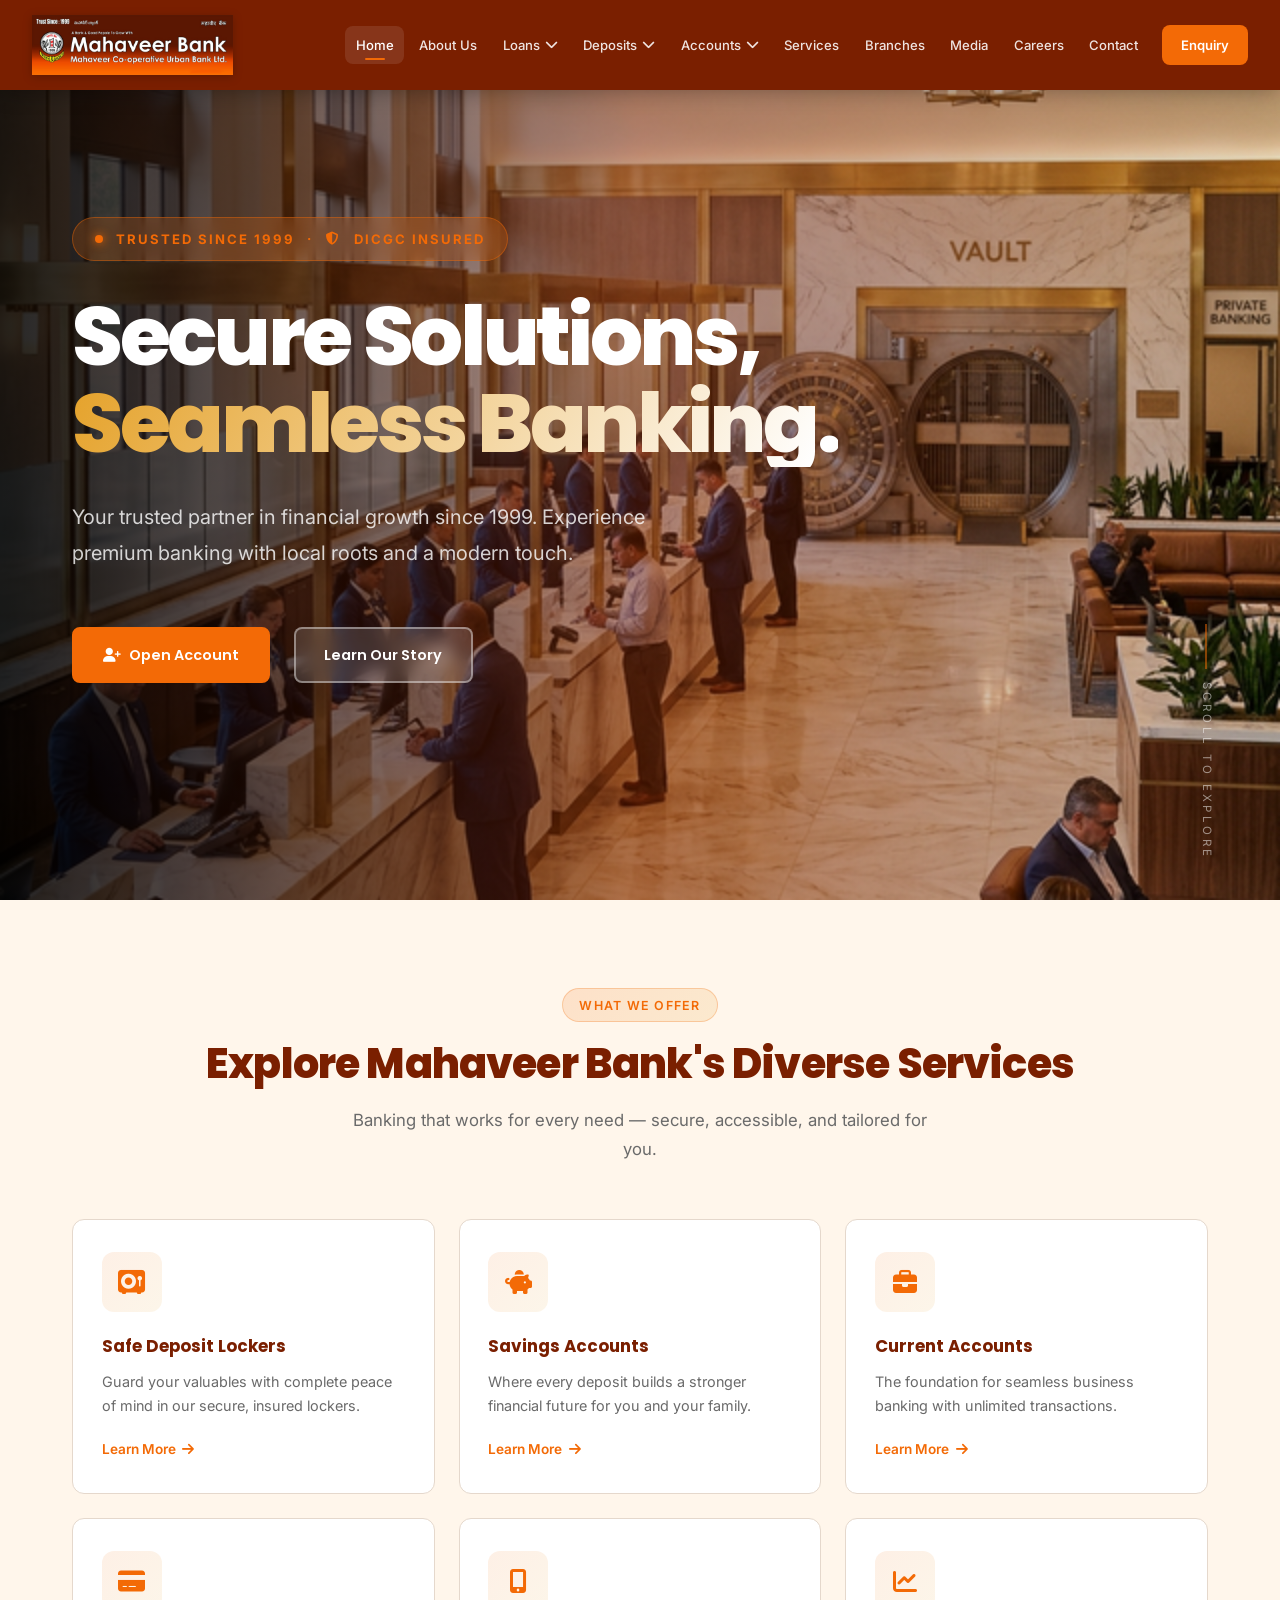
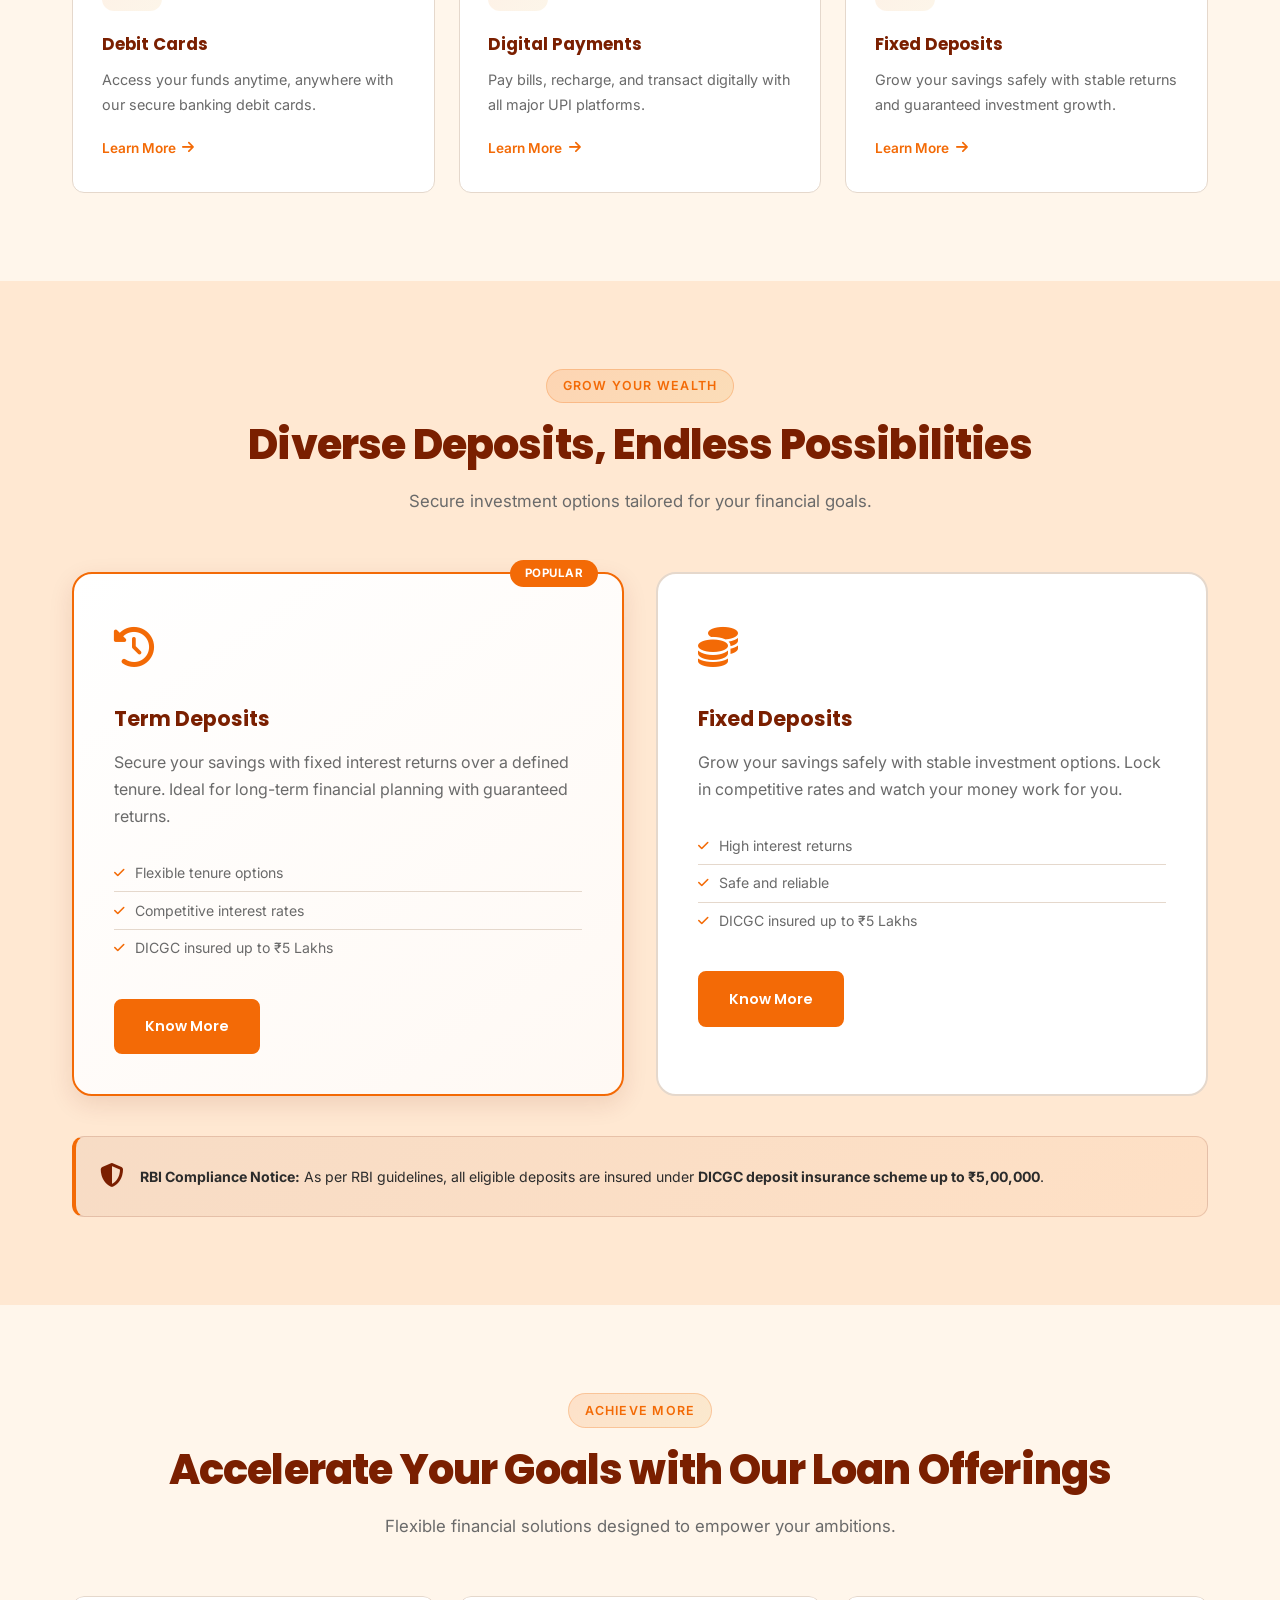
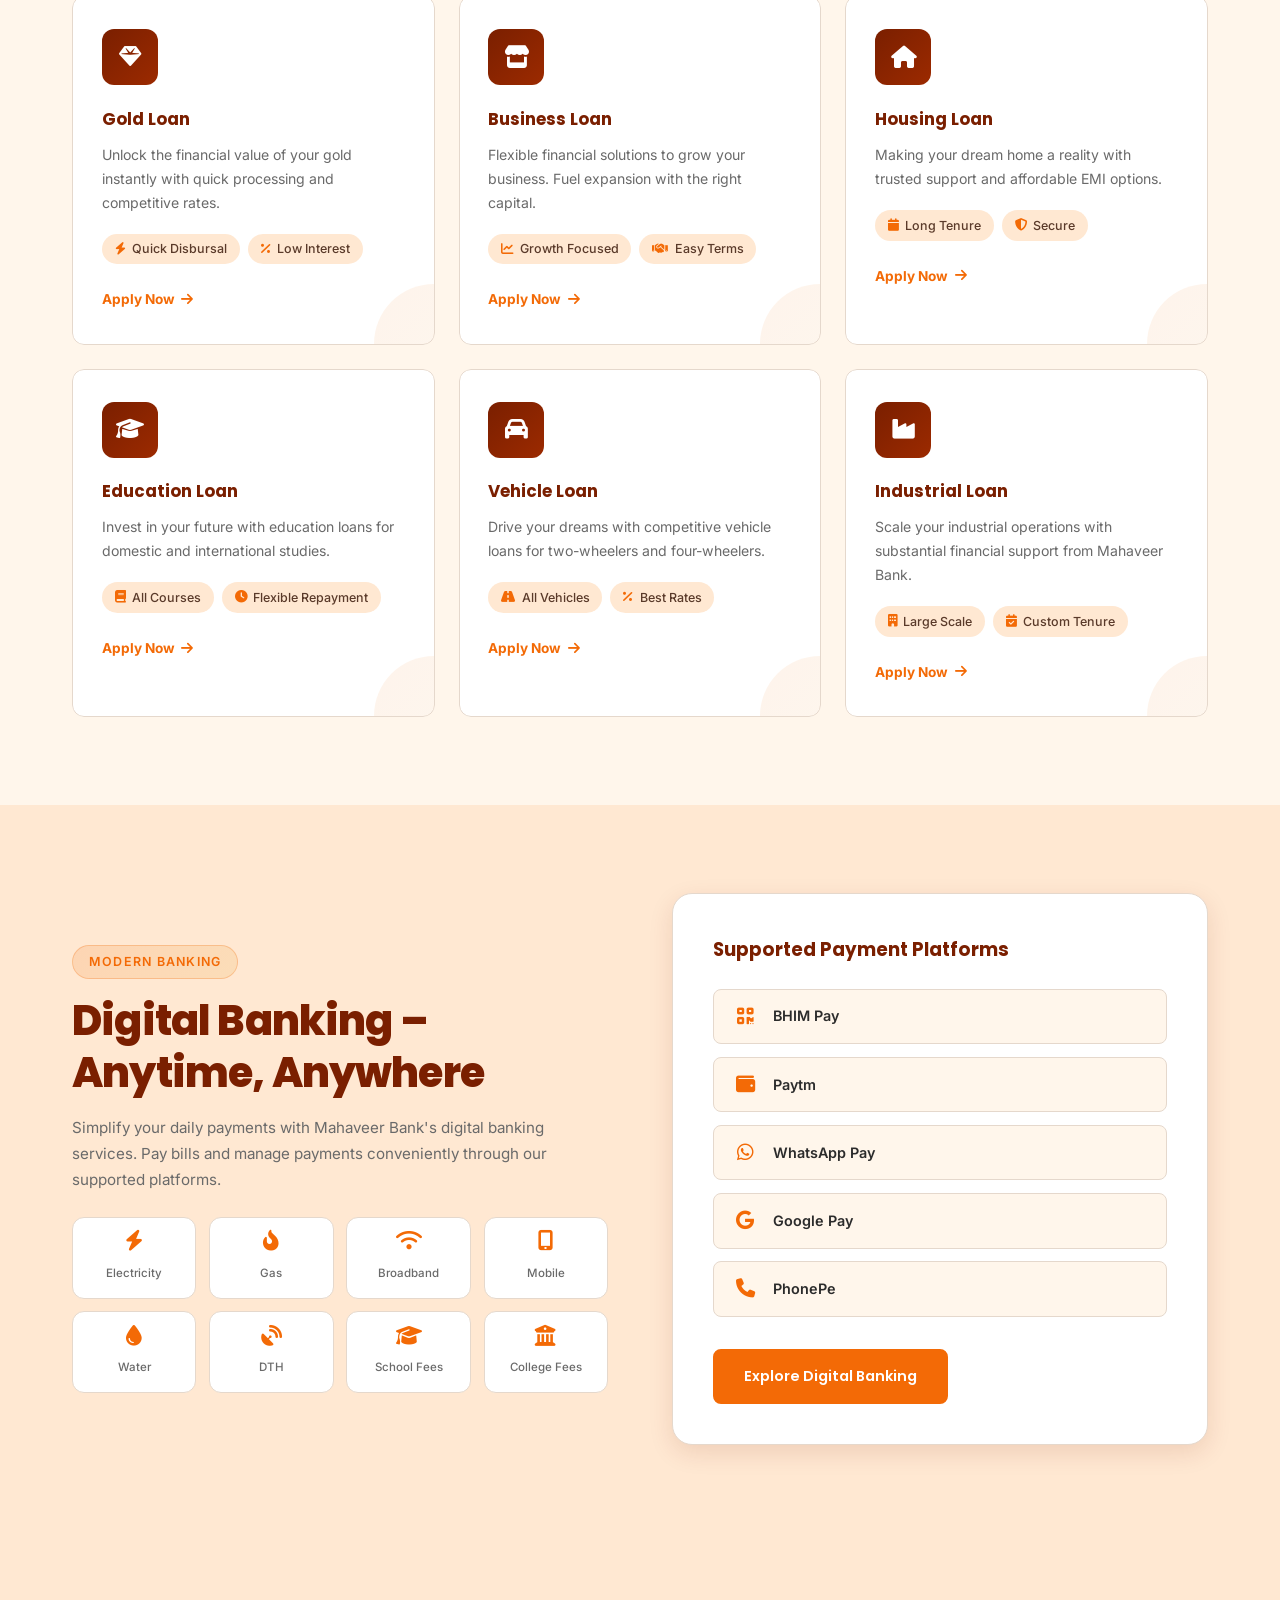
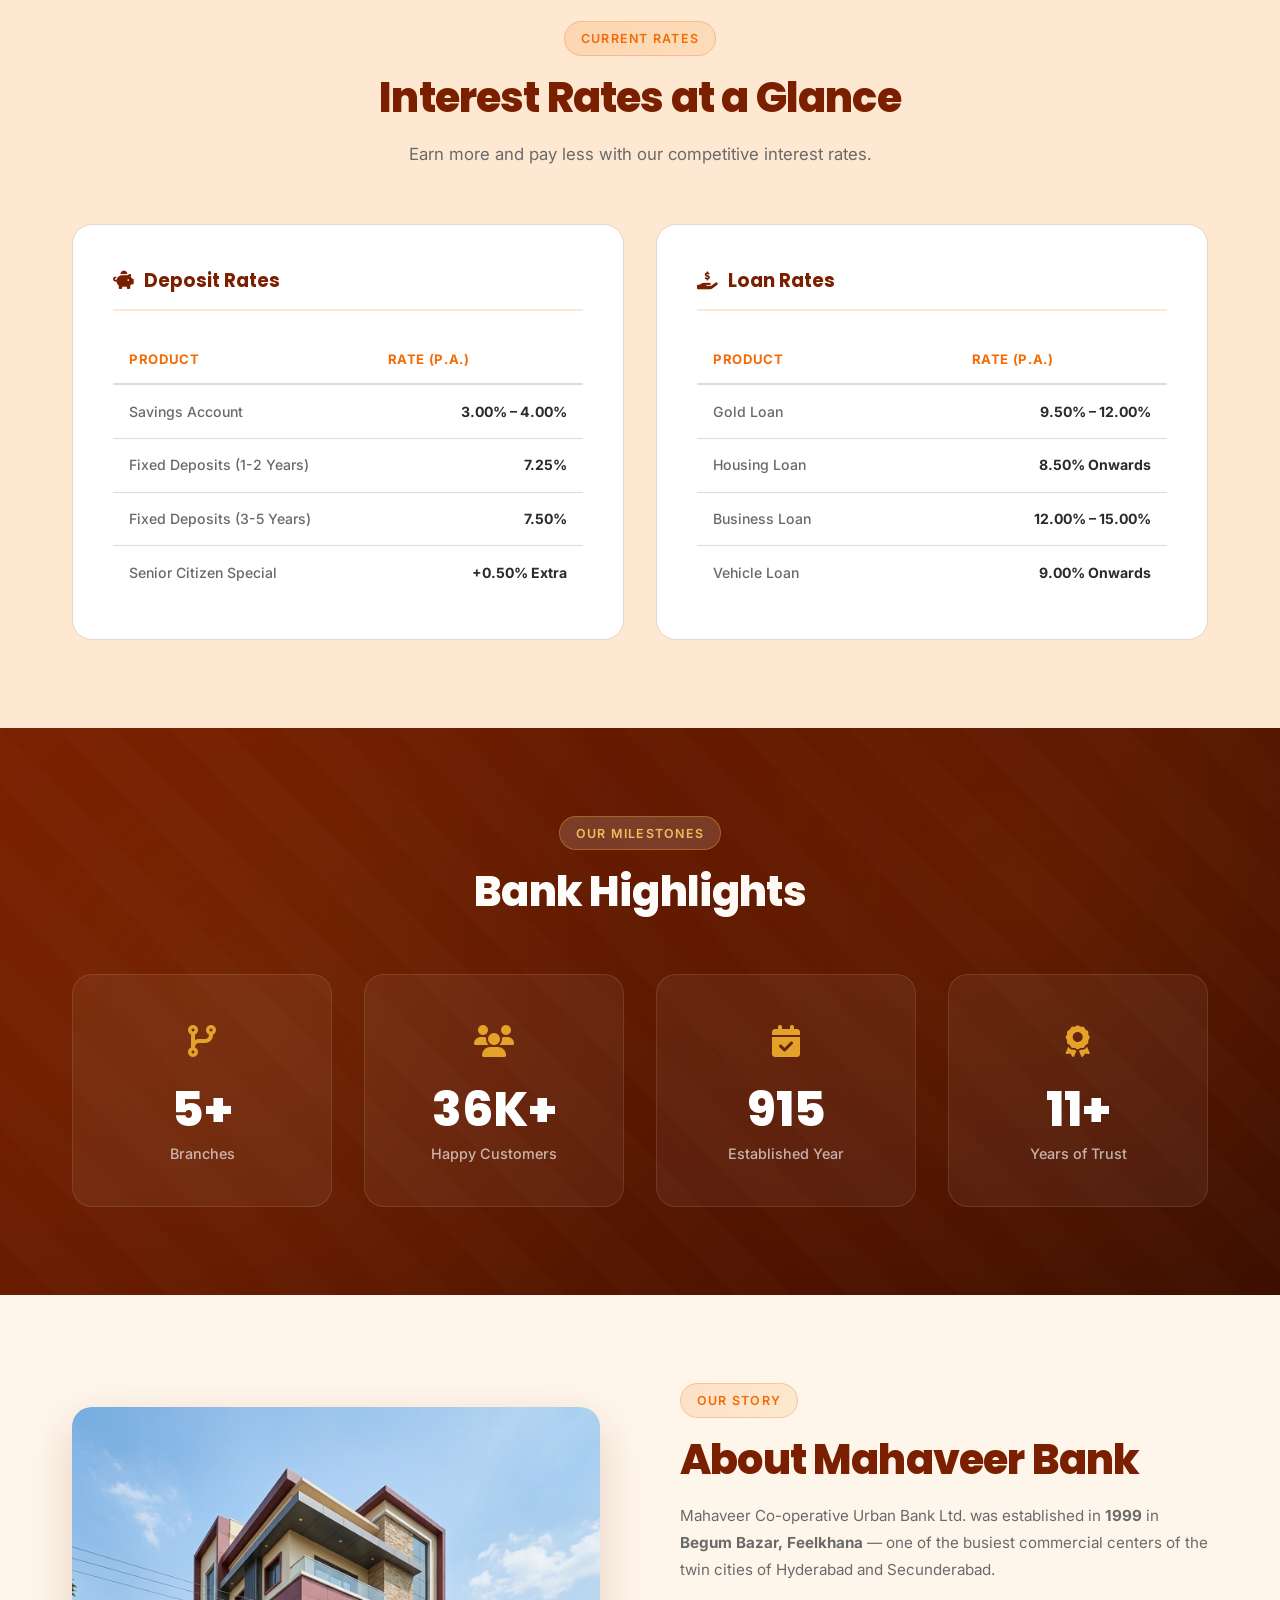
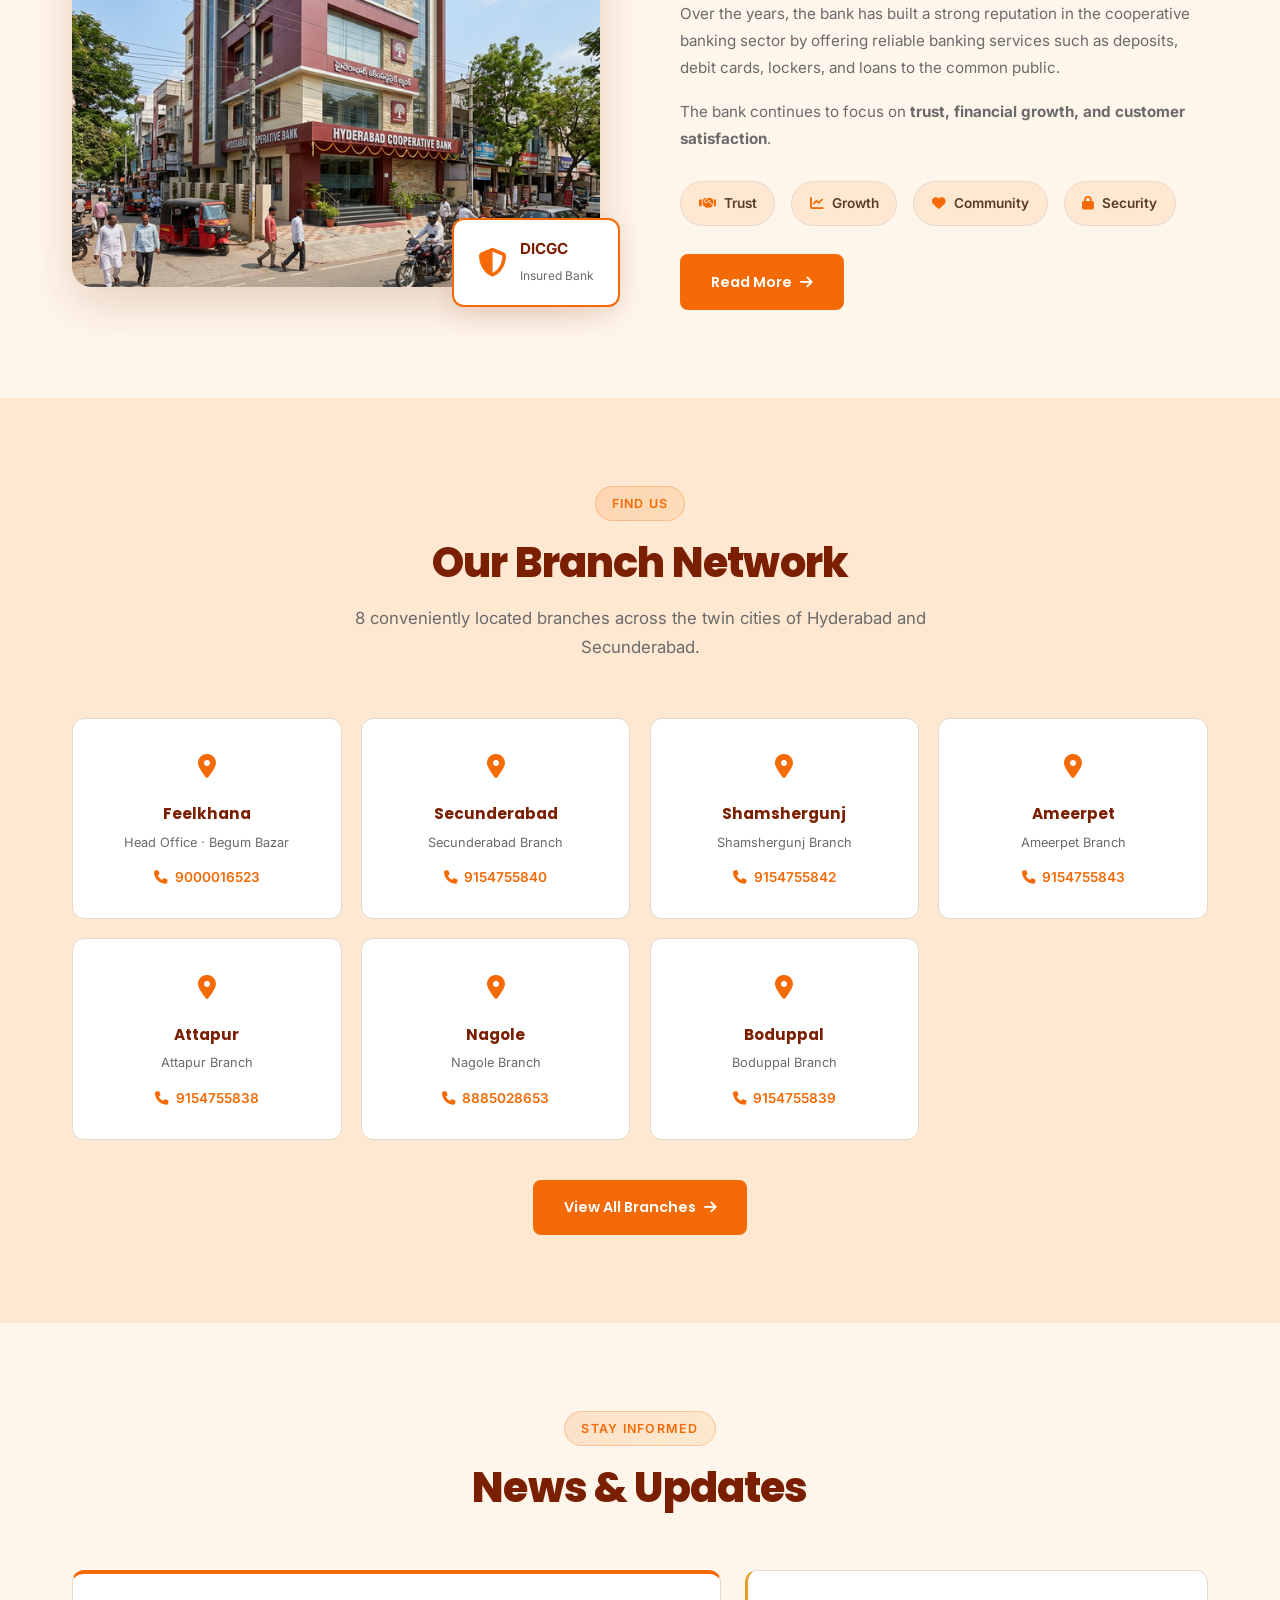
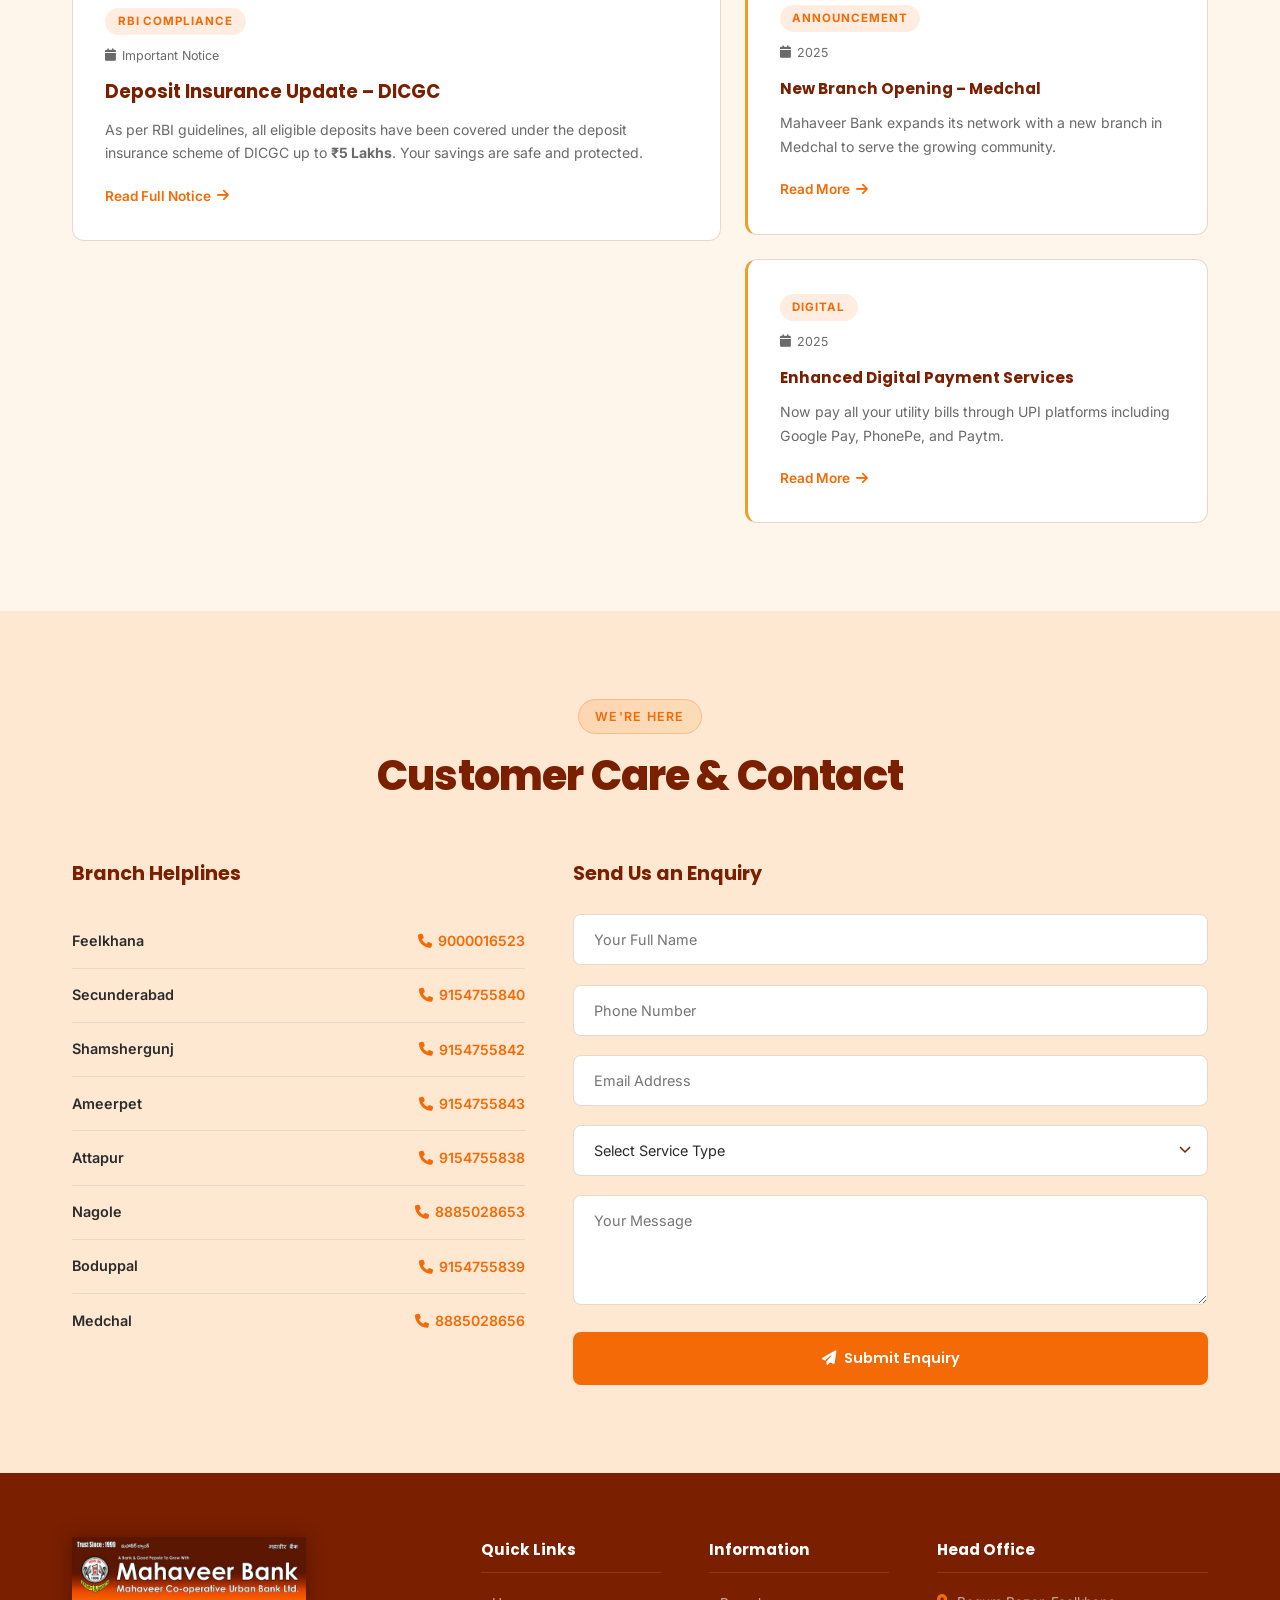
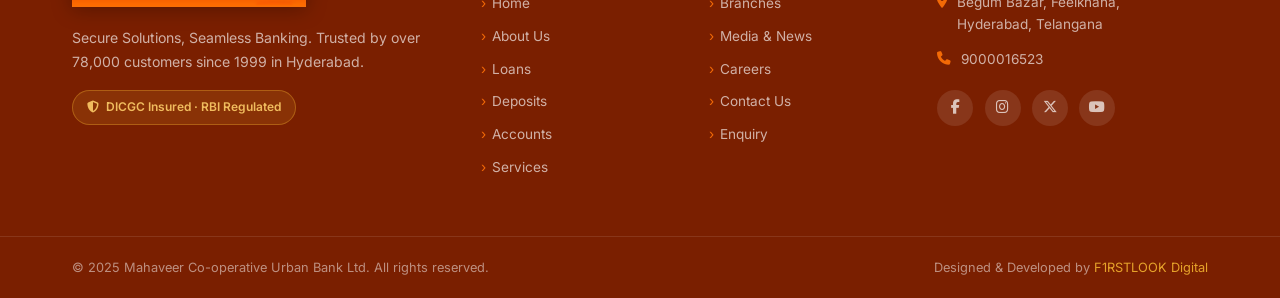
==== commit 2b225fd2: "third commit" ====
--- a/index.html
+++ b/index.html
@@ -13,6 +13,11 @@
   <link rel="stylesheet" href="https://cdnjs.cloudflare.com/ajax/libs/font-awesome/6.5.0/css/all.min.css" />
   <!-- Swiper Slider CSS -->
   <link rel="stylesheet" href="https://cdn.jsdelivr.net/npm/swiper@11/swiper-bundle.min.css" />
+  
+  <!-- Preload Hero Images for Performance -->
+  <link rel="preload" href="assets/hero_bank_hall.png" as="image" />
+  <link rel="preload" href="assets/hero_digital.png" as="image" />
+  <link rel="preload" href="assets/hero_mahaveer.png" as="image" />
 </head>
 <body>
 
@@ -70,7 +75,7 @@
         
         <!-- SLIDE 1: TRUSTED BANKING -->
         <div class="swiper-slide hero-slide">
-          <div class="slide-bg" style="background-image: url('assets/hero_professional.png');"></div>
+          <div class="slide-bg" style="background-image: url('assets/hero_bank_hall.png');"></div>
           <div class="slide-overlay"></div>
           <div class="container slide-container">
             <div class="slide-content" data-aos="fade-up">
@@ -111,31 +116,28 @@
           </div>
         </div>
 
-        <!-- SLIDE 3: LOANS -->
+        <!-- SLIDE 3: MAHAVEER BANK -->
         <div class="swiper-slide hero-slide">
-          <div class="slide-bg" style="background-image: url('assets/hero_india_bank.png'); background-position: center; background-size: cover;"></div>
+          <div class="slide-bg" style="background-image: url('assets/hero_mahaveer.png');"></div>
           <div class="slide-overlay"></div>
           <div class="container slide-container">
             <div class="slide-content">
               <div class="hero-eyebrow">
                 <span class="hero-dot"></span>
-                <span>Empowering Your Dreams</span>
+                <span>Our Heritage, Your Growth</span>
               </div>
-              <h1 class="hero-heading">Accelerate Your<br/><span class="hero-highlight">Ambition With Loans.</span></h1>
-              <p class="hero-intro">From Gold Loans to Housing and Business, we provide the capital you need with flexible terms and low rates.</p>
+              <h1 class="hero-heading">A Legacy of Trust,<br/><span class="hero-highlight">A Future of Growth.</span></h1>
+              <p class="hero-intro">From our humble beginnings to serving thousands of satisfied customers across Hyderabad. Join our growing family today.</p>
               <div class="hero-cta">
-                <a href="loans.html" class="btn btn-primary"><i class="fas fa-hand-holding-dollar"></i> Explore Loans</a>
-                <a href="enquiry.html" class="btn btn-secondary">Apply Now</a>
+                <a href="about.html" class="btn btn-primary"><i class="fas fa-university"></i> About the Bank</a>
+                <a href="branches.html" class="btn btn-secondary">Find a Branch</a>
               </div>
             </div>
           </div>
         </div>
 
       </div>
-      <!-- Swiper Controls -->
-      <div class="swiper-pagination"></div>
-      <div class="swiper-button-next"></div>
-      <div class="swiper-button-prev"></div>
+      <!-- Swiper Controls Removed for Clean Look -->
       
       <div class="hero-scroll-indicator">
         <div class="scroll-dot"></div>
--- a/css/style.css
+++ b/css/style.css
@@ -38,12 +38,16 @@
 /* ---- RESET ---- */
 *, *::before, *::after { box-sizing: border-box; margin: 0; padding: 0; }
 html { scroll-behavior: smooth; font-size: 16px; }
+html, body {
+  overflow-x: hidden;
+  width: 100%;
+  position: relative;
+}
 body {
   font-family: var(--font-body);
   background-color: var(--cream);
   color: var(--text-primary);
   line-height: 1.7;
-  overflow-x: hidden;
 }
 a { text-decoration: none; color: inherit; transition: var(--transition); }
 ul { list-style: none; }
@@ -92,7 +96,7 @@
 }
 
 .nav-logo-img {
-  height: 68px; /* Prominent but balanced */
+  height: 60px;
   width: auto;
   display: block;
   transition: all 0.4s ease;
@@ -104,7 +108,7 @@
 }
 
 .navbar.scrolled .nav-logo-img {
-  height: 54px;
+  height: 50px;
 }
 
 .footer-logo {
@@ -191,8 +195,32 @@
 .dropdown-menu a:hover { background: var(--cream-alt); color: var(--maroon); font-weight: 500; }
 
 /* Hamburger */
-.hamburger { display: none; flex-direction: column; gap: 5px; padding: 5px; }
-.hamburger span { display: block; width: 24px; height: 2px; background: var(--white); border-radius: 2px; transition: var(--transition); }
+.hamburger {
+  display: none;
+  flex-direction: column;
+  justify-content: center;
+  align-items: center;
+  gap: 5px;
+  width: 44px;
+  height: 44px;
+  padding: 10px;
+  cursor: pointer;
+  z-index: 1100;
+  flex-shrink: 0;
+  border: none;
+  background: transparent;
+  transition: var(--transition);
+  position: relative;
+}
+.hamburger span {
+  display: block;
+  width: 24px;
+  height: 2px;
+  background: var(--white);
+  border-radius: 2px;
+  transition: var(--transition);
+}
+.hamburger:hover span { background: var(--gold); }
 .hamburger.active span:nth-child(1) { transform: translateY(7px) rotate(45deg); }
 .hamburger.active span:nth-child(2) { opacity: 0; }
 .hamburger.active span:nth-child(3) { transform: translateY(-7px) rotate(-45deg); }
@@ -211,6 +239,26 @@
 .heroSwiper {
   width: 100%;
   height: 100%;
+}
+
+/* Leadership Specifics */
+.leader-img-wrap {
+  width: 120px;
+  height: 120px;
+  margin: 0 auto 1.5rem;
+  border-radius: 50%;
+  overflow: hidden;
+  border: 4px solid var(--cream-alt);
+  box-shadow: 0 5px 15px rgba(0,0,0,0.1);
+  transition: var(--transition);
+}
+.leadership-card:hover .leader-img-wrap {
+  border-color: var(--orange);
+  transform: scale(1.05);
+}
+.leader-img-wrap img {
+  width: 100%; height: 100%;
+  object-fit: cover;
 }
 
 .hero-slide {
@@ -1382,6 +1430,26 @@
   height: 100%;
 }
 .inner-card:hover { box-shadow: var(--shadow-md); }
+
+/* Leadership Specifics */
+.leader-img-wrap {
+  width: 120px;
+  height: 120px;
+  margin: 0 auto 1.5rem;
+  border-radius: 50%;
+  overflow: hidden;
+  border: 4px solid var(--cream-alt);
+  box-shadow: 0 5px 15px rgba(0,0,0,0.1);
+  transition: var(--transition);
+}
+.leadership-card:hover .leader-img-wrap {
+  border-color: var(--orange);
+  transform: scale(1.05);
+}
+.leader-img-wrap img {
+  width: 100%; height: 100%;
+  object-fit: cover;
+}
 .inner-card h3 {
   font-family: var(--font-head);
   font-size: 1.15rem;
@@ -1451,96 +1519,138 @@
    MEDIA QUERIES (RESPONSIVE)
    ================================================================ */
 
-@media (max-width: 1400px) {
-  .slide-container { max-width: 1200px; }
-}
-
 @media (max-width: 1200px) {
-  .slide-container { max-width: 960px; }
-  .hero-heading { font-size: 4.5rem; }
-  .about-layout, .digital-banking-layout { gap: 3rem; }
-}
-
-@media (max-width: 1024px) {
-  .hero-heading { font-size: 3.8rem; }
-  .hero-intro { font-size: 1.15rem; }
-  .services-grid, .loans-grid { grid-template-columns: repeat(2, 1fr); }
-  .stats-grid { grid-template-columns: repeat(2, 1fr); gap: 1rem; }
-}
-
-@media (max-width: 1200px) {
-  .nav-container { padding: 0 1.5rem; }
-  .hero-heading { font-size: 3.5rem; }
+  .nav-container { padding: 0 1.5rem; height: 80px; }
+  .navbar.scrolled .nav-container { height: 70px; }
+  .nav-logo-img { height: 48px; }
+  .navbar.scrolled .nav-logo-img { height: 42px; }
+  .hero-heading { font-size: 3.2rem; }
   .section-title { font-size: 2.2rem; }
 }
 
-@media (max-width: 991px) {
+@media (max-width: 1080px) {
   .nav-menu {
     position: fixed;
     top: 80px; right: -100%;
     width: 280px; height: calc(100vh - 80px);
     background: var(--maroon);
     flex-direction: column;
-    padding: 2rem;
+    padding: 2.5rem 2rem;
     align-items: flex-start;
     justify-content: flex-start;
     transition: 0.4s cubic-bezier(0.4, 0, 0.2, 1);
-    box-shadow: -10px 0 30px rgba(0,0,0,0.2);
+    box-shadow: -10px 0 30px rgba(0,0,0,0.3);
     border-top: 1px solid rgba(255,255,255,0.05);
     overflow-y: auto;
+    z-index: 999;
   }
-  .nav-container {
-    height: 80px;
-  }
-  .nav-logo-img {
-    height: 48px;
-  }
+  .navbar.scrolled .nav-menu { top: 70px; height: calc(100vh - 70px); }
+  
   .nav-menu.active { right: 0; }
   .hamburger { display: flex; }
   
-  .nav-link { font-size: 1rem; padding: 0.8rem 1rem; width: 100%; border-radius: 0; border-bottom: 1px solid rgba(255,255,255,0.05); }
+  .nav-link { font-size: 1.05rem; padding: 1rem; width: 100%; border-radius: 0; border-bottom: 1px solid rgba(255,255,255,0.05); }
   .nav-link.active::after { display: none; }
   .nav-dropdown { width: 100%; }
   .dropdown-menu {
     position: static;
     opacity: 1; visibility: visible; transform: none;
-    box-shadow: none; border: none; background: rgba(0,0,0,0.1);
+    box-shadow: none; border: none; background: rgba(0,0,0,0.25);
     width: 100%; min-width: 0;
     display: none;
     padding: 0;
+    margin: 5px 0;
   }
   .nav-dropdown:hover .dropdown-menu { display: block; }
   .dropdown-menu a { padding: 0.8rem 1.5rem; color: rgba(255,255,255,0.7); border-radius: 0; border-bottom: 1px solid rgba(255,255,255,0.03); }
   .nav-btn-cta { width: 100%; margin: 1.5rem 0 0 0; text-align: center; }
 
-  .about-layout, .digital-banking-layout { grid-template-columns: 1fr; text-align: center; }
-  .section-title.left { text-align: center; }
+  /* Card Layout Fixes (Tablet) */
+  .services-grid, .loans-grid { grid-template-columns: repeat(2, 1fr); gap: 1.5rem; }
+  .stats-grid { grid-template-columns: repeat(2, 1fr); gap: 1.5rem; }
+  .about-layout, .digital-banking-layout { grid-template-columns: 1fr; text-align: center; gap: 4rem; }
+  .section-title.left { text-align: center; margin-bottom: 2rem; }
   .about-image-wrap { max-width: 500px; margin: 0 auto; }
-  .deposits-wrapper { grid-template-columns: 1fr; }
+  .deposits-wrapper { grid-template-columns: 1fr; gap: 2rem; }
+  .service-card, .loan-card { padding: 2rem 1.5rem; }
   
-  .hero-heading { font-size: 3rem; }
+  .hero-heading { font-size: 2.8rem; }
   .hero-intro { font-size: 1.1rem; }
-  .hero-swiper-container { height: 80vh; }
+  .hero-swiper-container { height: 70vh; }
 }
 
 @media (max-width: 768px) {
   .section { padding: 4rem 0; }
-  .hero-heading { font-size: 2.5rem; }
+  .hero-heading { font-size: 2.4rem; }
   .slide-content { text-align: center; }
   .hero-cta { justify-content: center; }
   .hero-scroll-indicator { display: none; }
-  .stats-grid { grid-template-columns: repeat(2, 1fr); }
-  .services-grid, .branches-grid { grid-template-columns: repeat(2, 1fr); }
+  .stats-grid, .services-grid, .branches-grid { grid-template-columns: repeat(2, 1fr); gap: 1rem; }
+  .nav-container { height: 70px; }
+  .navbar.scrolled .nav-container { height: 65px; }
+  .nav-logo-img { height: 42px; }
+  .navbar.scrolled .nav-logo-img { height: 38px; }
+  .nav-menu { top: 70px; height: calc(100vh - 70px); }
+  .navbar.scrolled .nav-menu { top: 65px; height: calc(100vh - 65px); }
+
+  /* Card Spacing Refinements */
+  .service-card, .loan-card, .branch-card { padding: 1.8rem 1.2rem; }
+  .news-grid { grid-template-columns: 1fr; gap: 2rem; }
+  .featured-news { padding: 2.5rem 1.5rem; }
 }
 
 @media (max-width: 576px) {
-  .hero-heading { font-size: 2.2rem; }
+  .hero-heading { font-size: 2rem; }
   .hero-intro { font-size: 1rem; }
-  .hero-cta { flex-direction: column; width: 100%; }
-  .btn { width: 100%; justify-content: center; }
-  .services-grid, .loans-grid, .stats-grid, .branches-grid { grid-template-columns: 1fr; }
+  .hero-cta { flex-direction: column; width: 100%; gap: 1rem; }
+  .btn { width: 100%; justify-content: center; padding: 1rem 1.5rem; }
+  .services-grid, .loans-grid, .stats-grid, .branches-grid { grid-template-columns: 1fr; gap: 1.2rem; }
   .rates-grid-wrap { grid-template-columns: 1fr !important; }
   .footer-bottom .container { flex-direction: column; text-align: center; gap: 0.5rem; }
-  .footer-logo-img { height: 45px; }
+  .footer-logo-img { height: 40px; }
   .nav-container { padding: 0 1rem; }
-}
+  .nav-menu { width: 100%; }
+
+  /* Final Card Polishing for Small Screens */
+  .service-card h3, .loan-card h3 { font-size: 1.2rem; }
+  .section-title { font-size: 1.8rem; }
+  .footer-grid { grid-template-columns: 1fr; text-align: center; gap: 2.5rem; }
+  .footer-links ul { align-items: center; display: flex; flex-direction: column; }
+  .footer-social { justify-content: center; }
+  .footer-brand { align-items: center; display: flex; flex-direction: column; }
+
+  /* About Badge Mobile Fix */
+  .about-badge-float { 
+    right: 50%; transform: translateX(50%); 
+    bottom: -15px; 
+    width: max-content;
+    padding: 0.8rem 1.2rem;
+  }
+}
+
+/* ================================================================
+   AOS LITE ANIMATIONS
+   ================================================================ */
+[data-aos] {
+  opacity: 0;
+  transition-property: opacity, transform;
+  transition-duration: 0.8s;
+  transition-timing-function: ease-out;
+}
+[data-aos="fade-up"] { transform: translateY(40px); }
+[data-aos="fade-down"] { transform: translateY(-40px); }
+[data-aos="fade-right"] { transform: translateX(-40px); }
+[data-aos="fade-left"] { transform: translateX(40px); }
+[data-aos="zoom-in"] { transform: scale(0.9); }
+
+[data-aos].aos-visible {
+  opacity: 1;
+  transform: translate(0) scale(1);
+}
+
+/* Staggered Delays */
+[data-delay="100"] { transition-delay: 0.1s; }
+[data-delay="200"] { transition-delay: 0.2s; }
+[data-delay="300"] { transition-delay: 0.3s; }
+[data-delay="400"] { transition-delay: 0.4s; }
+[data-delay="500"] { transition-delay: 0.5s; }
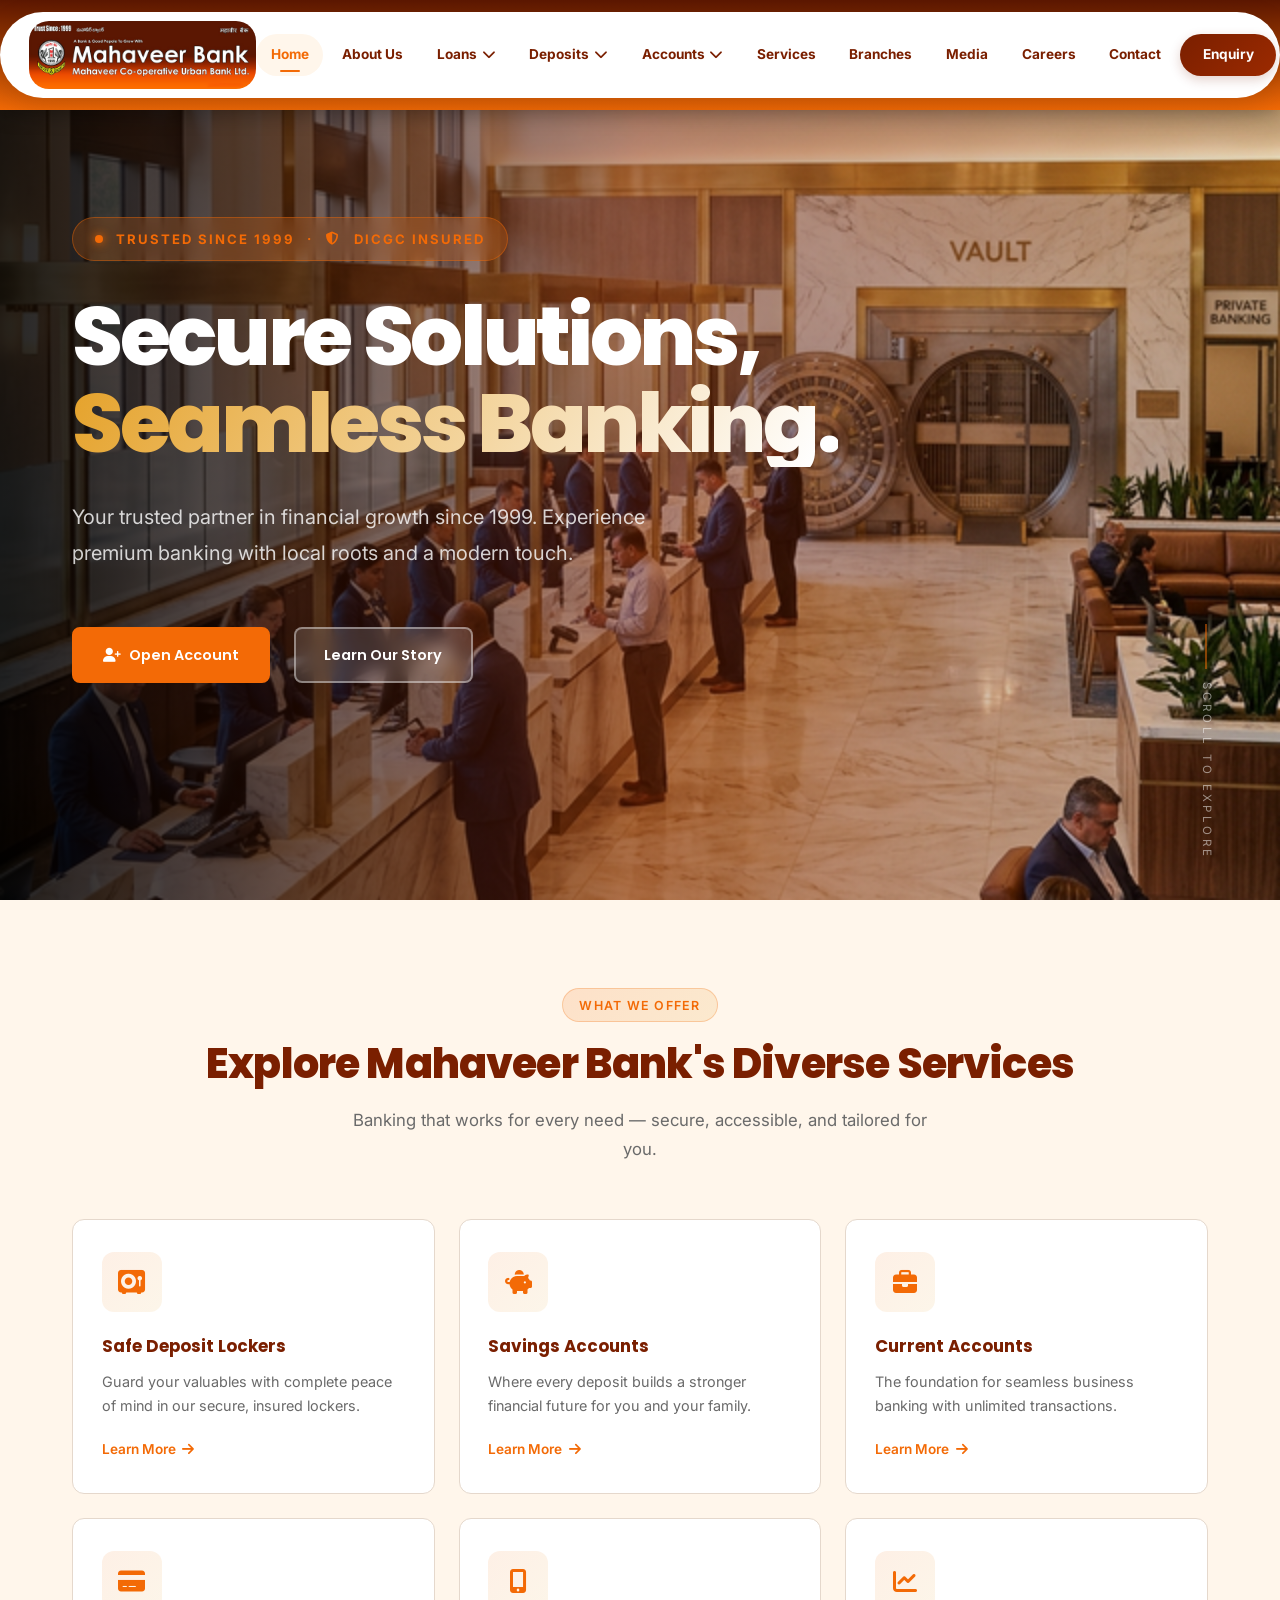
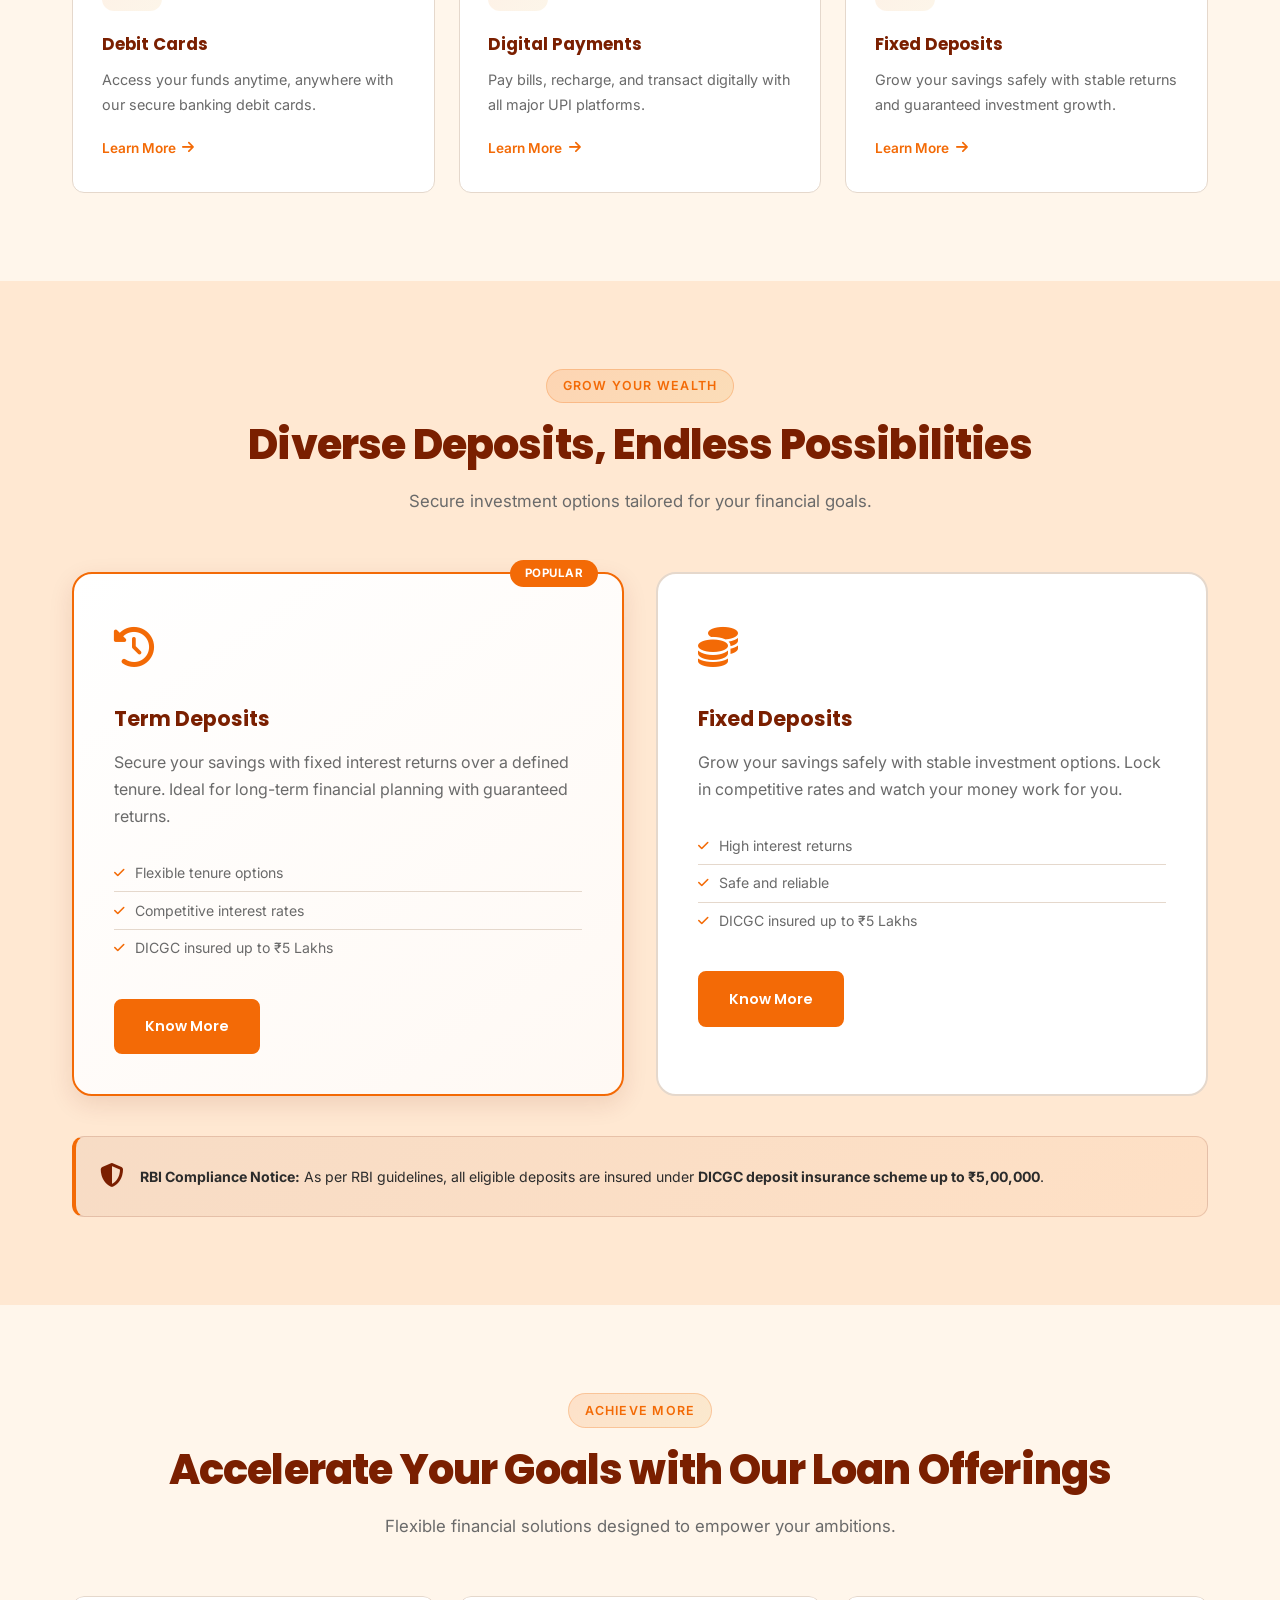
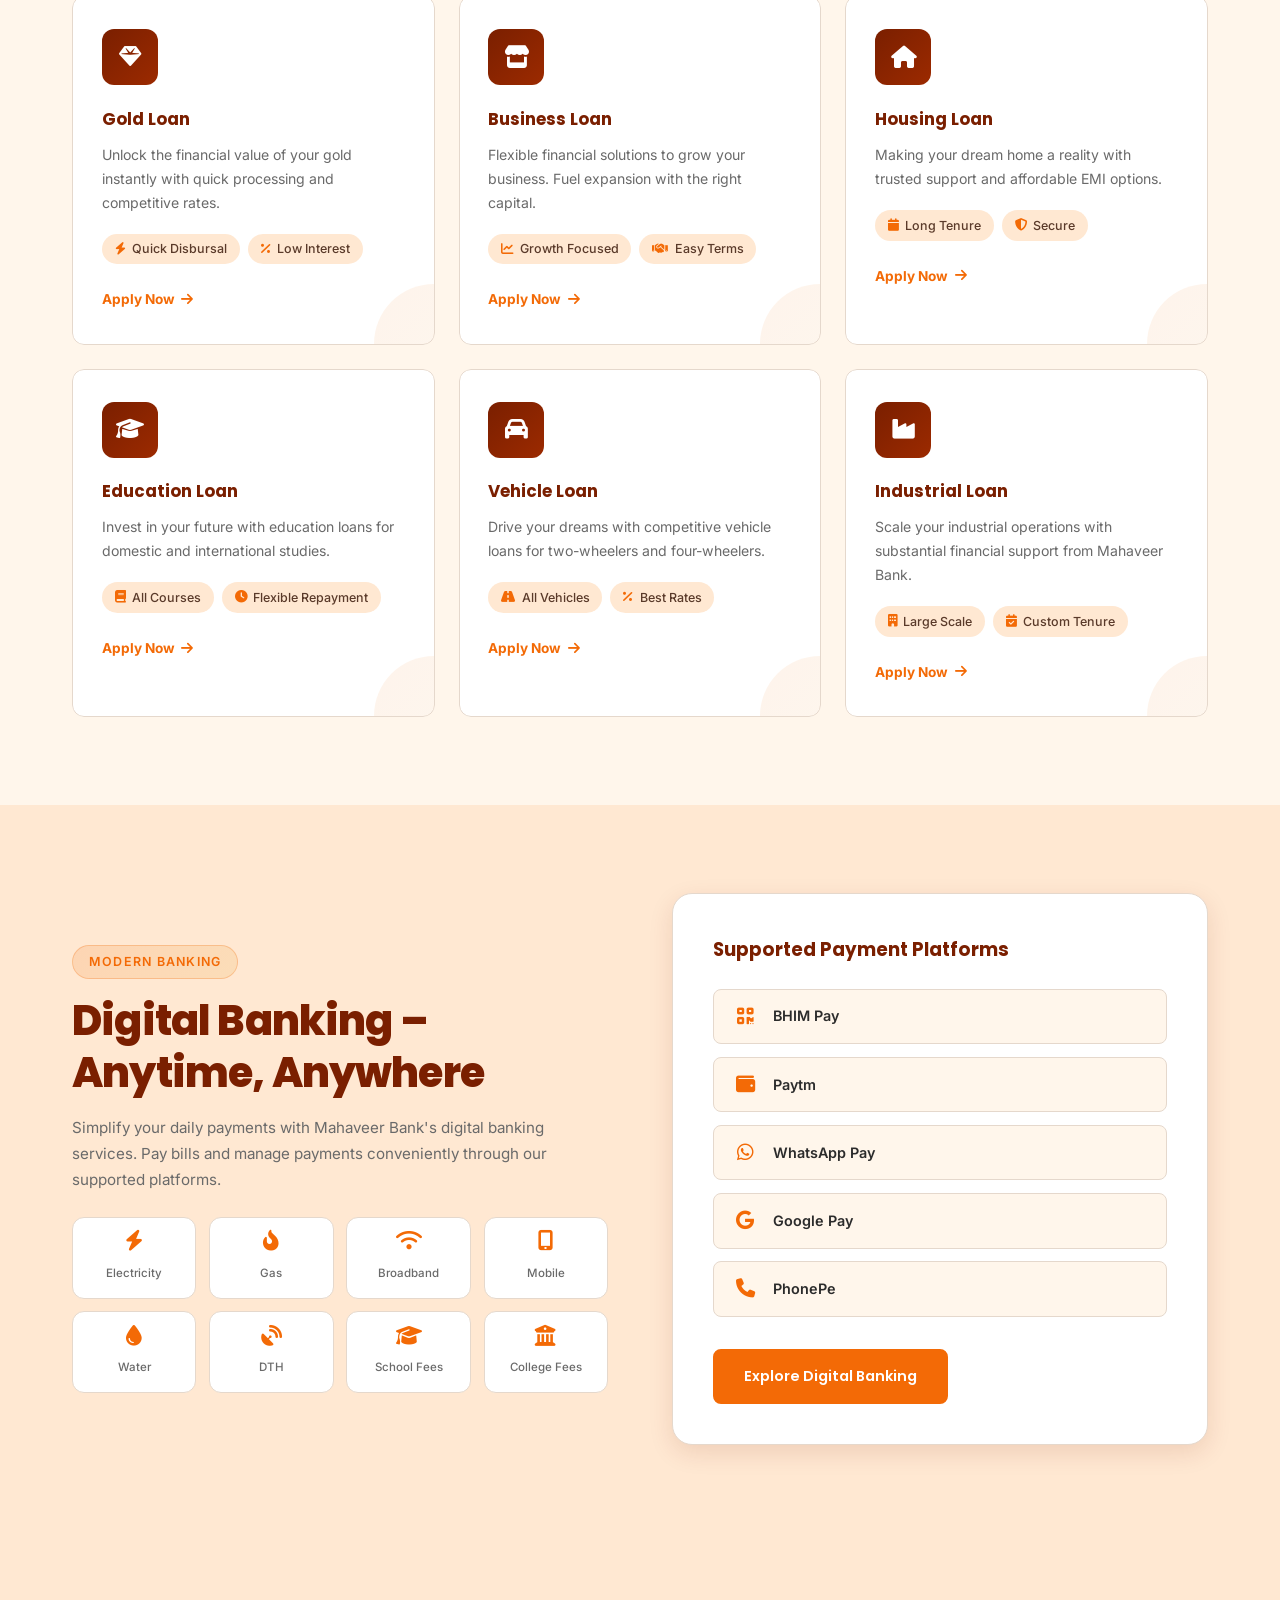
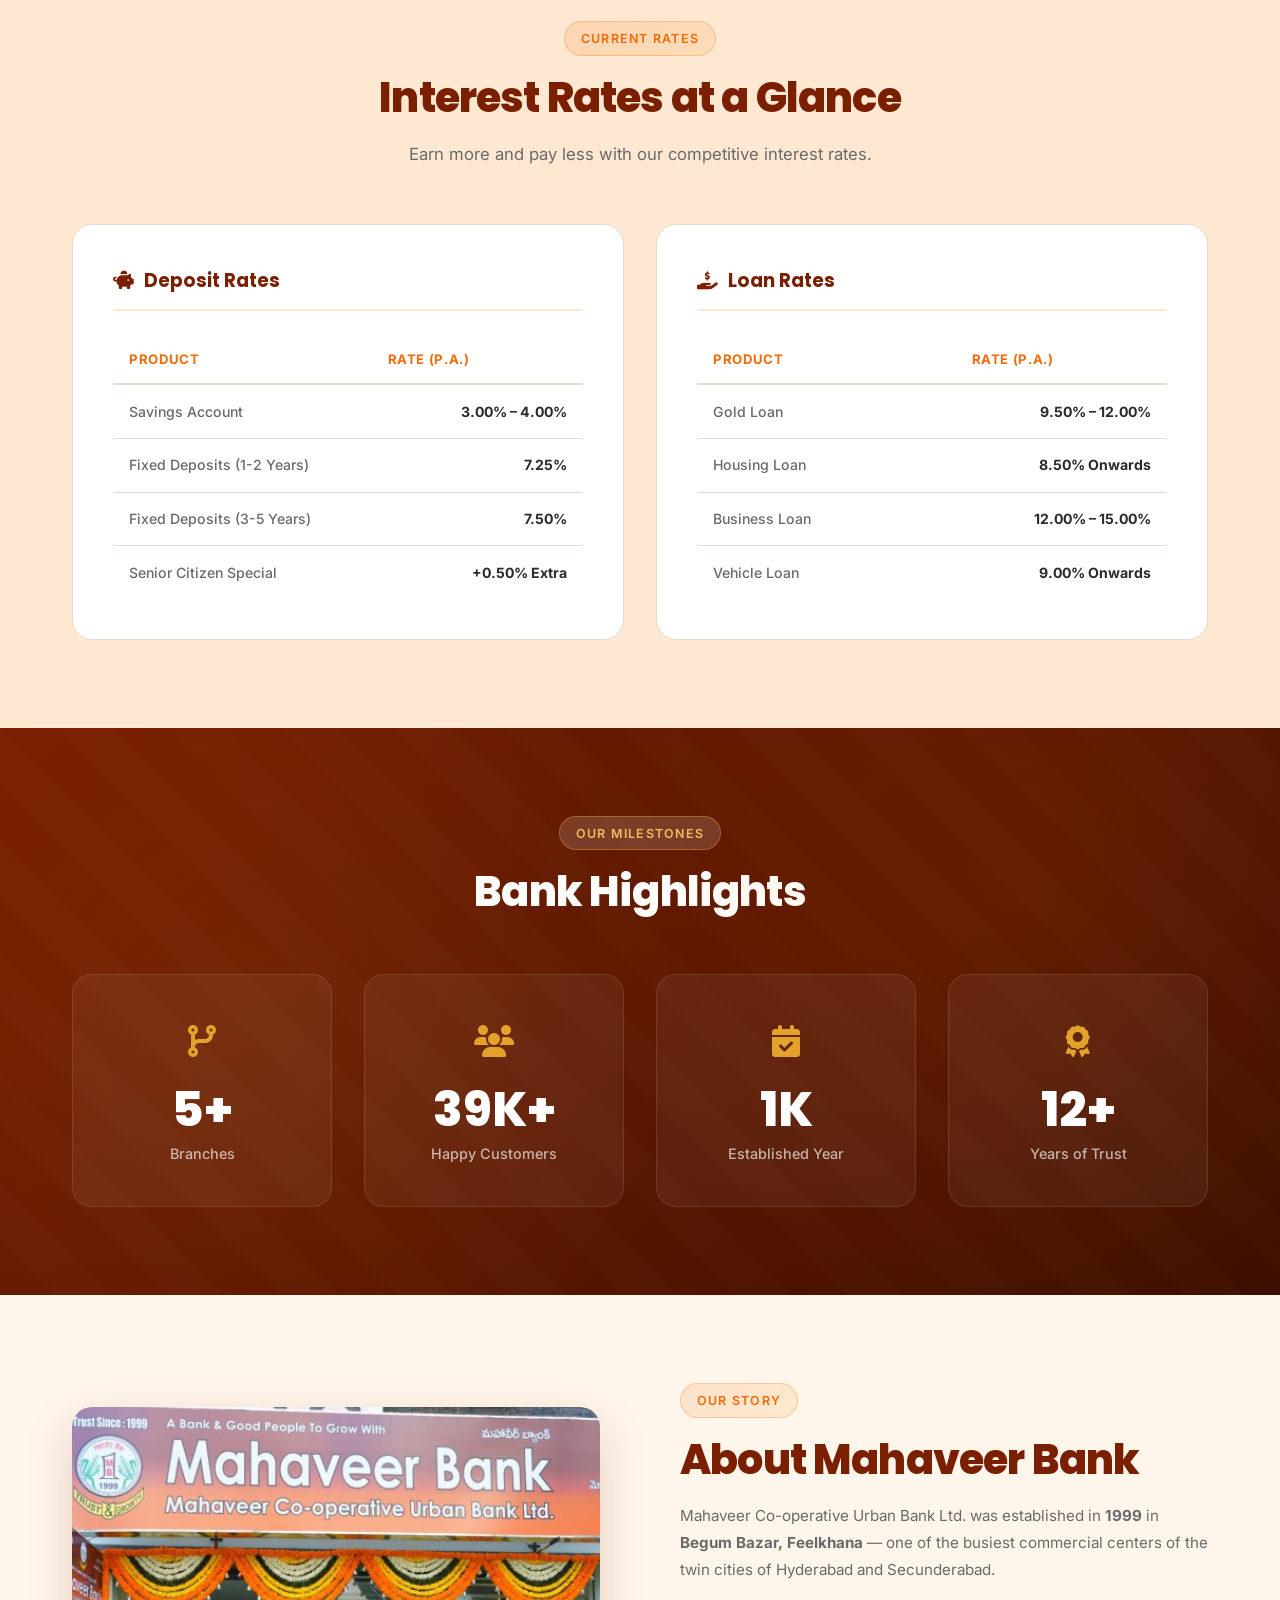
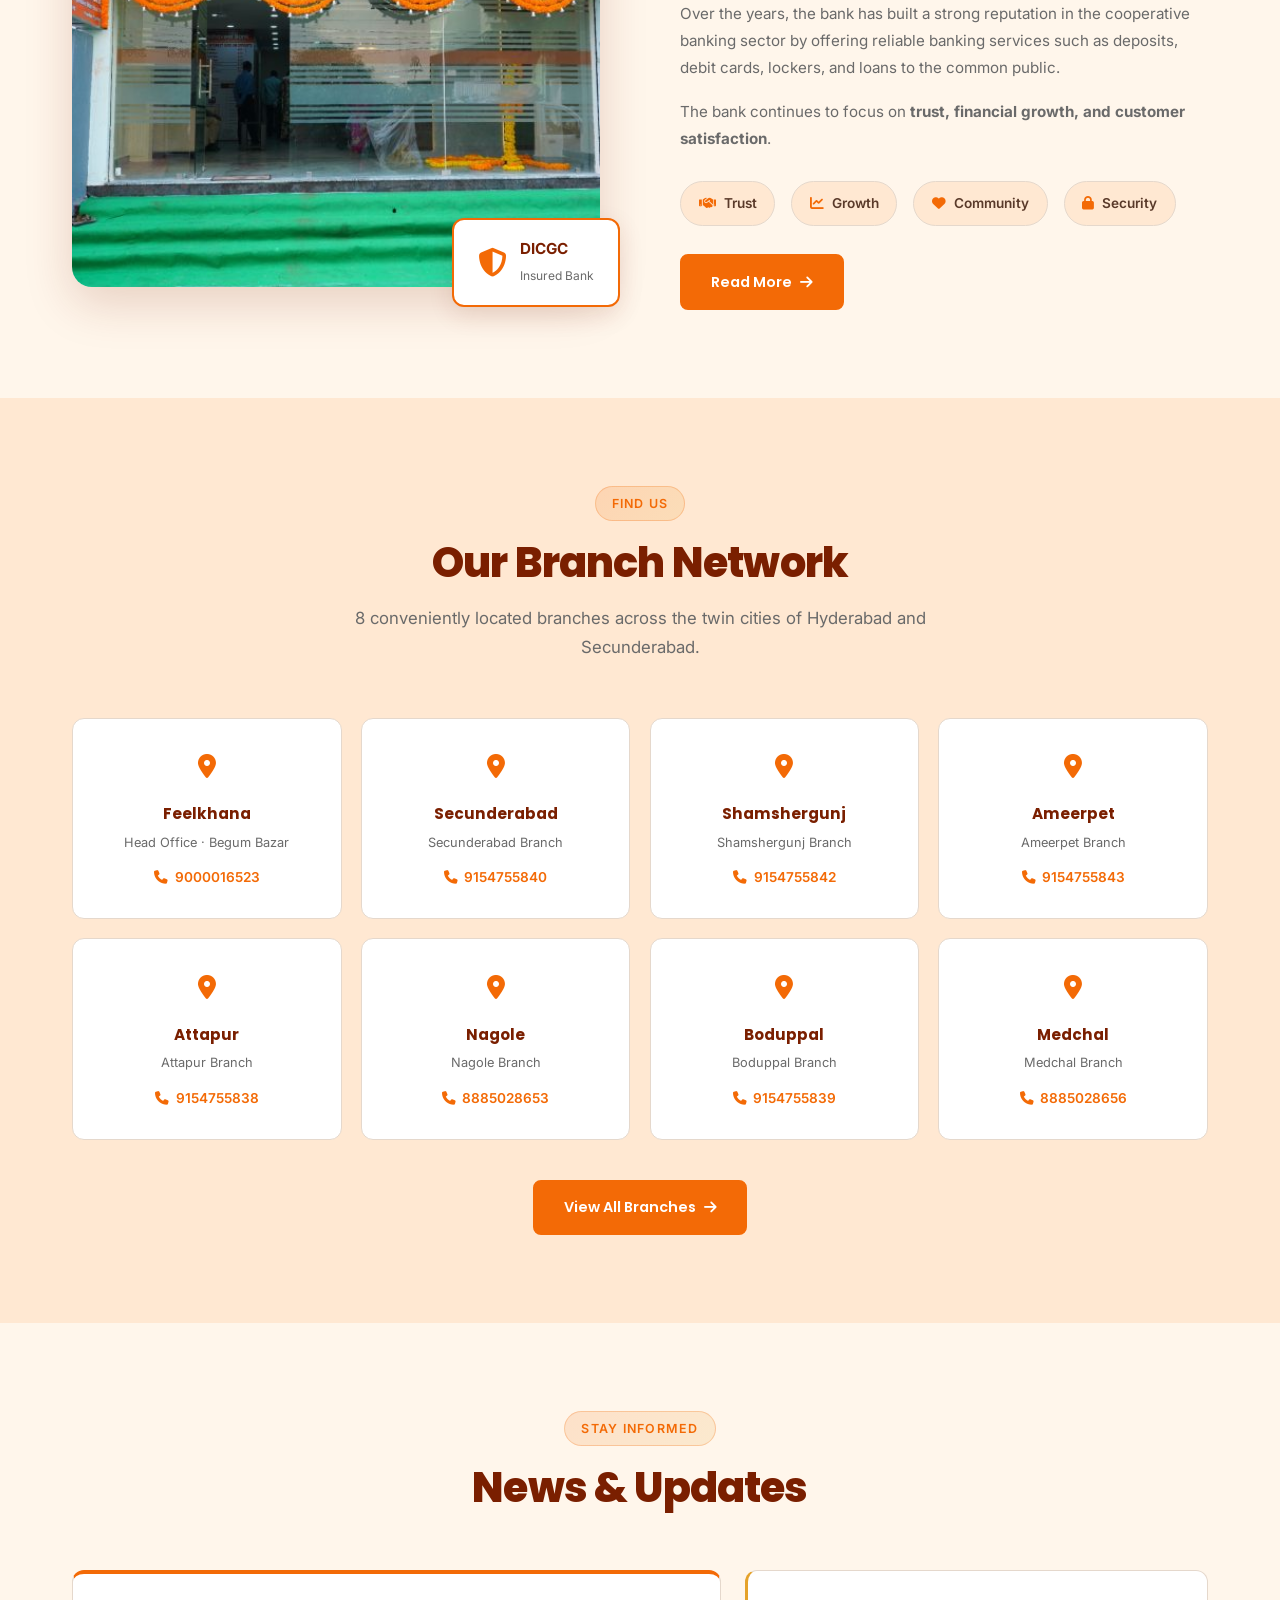
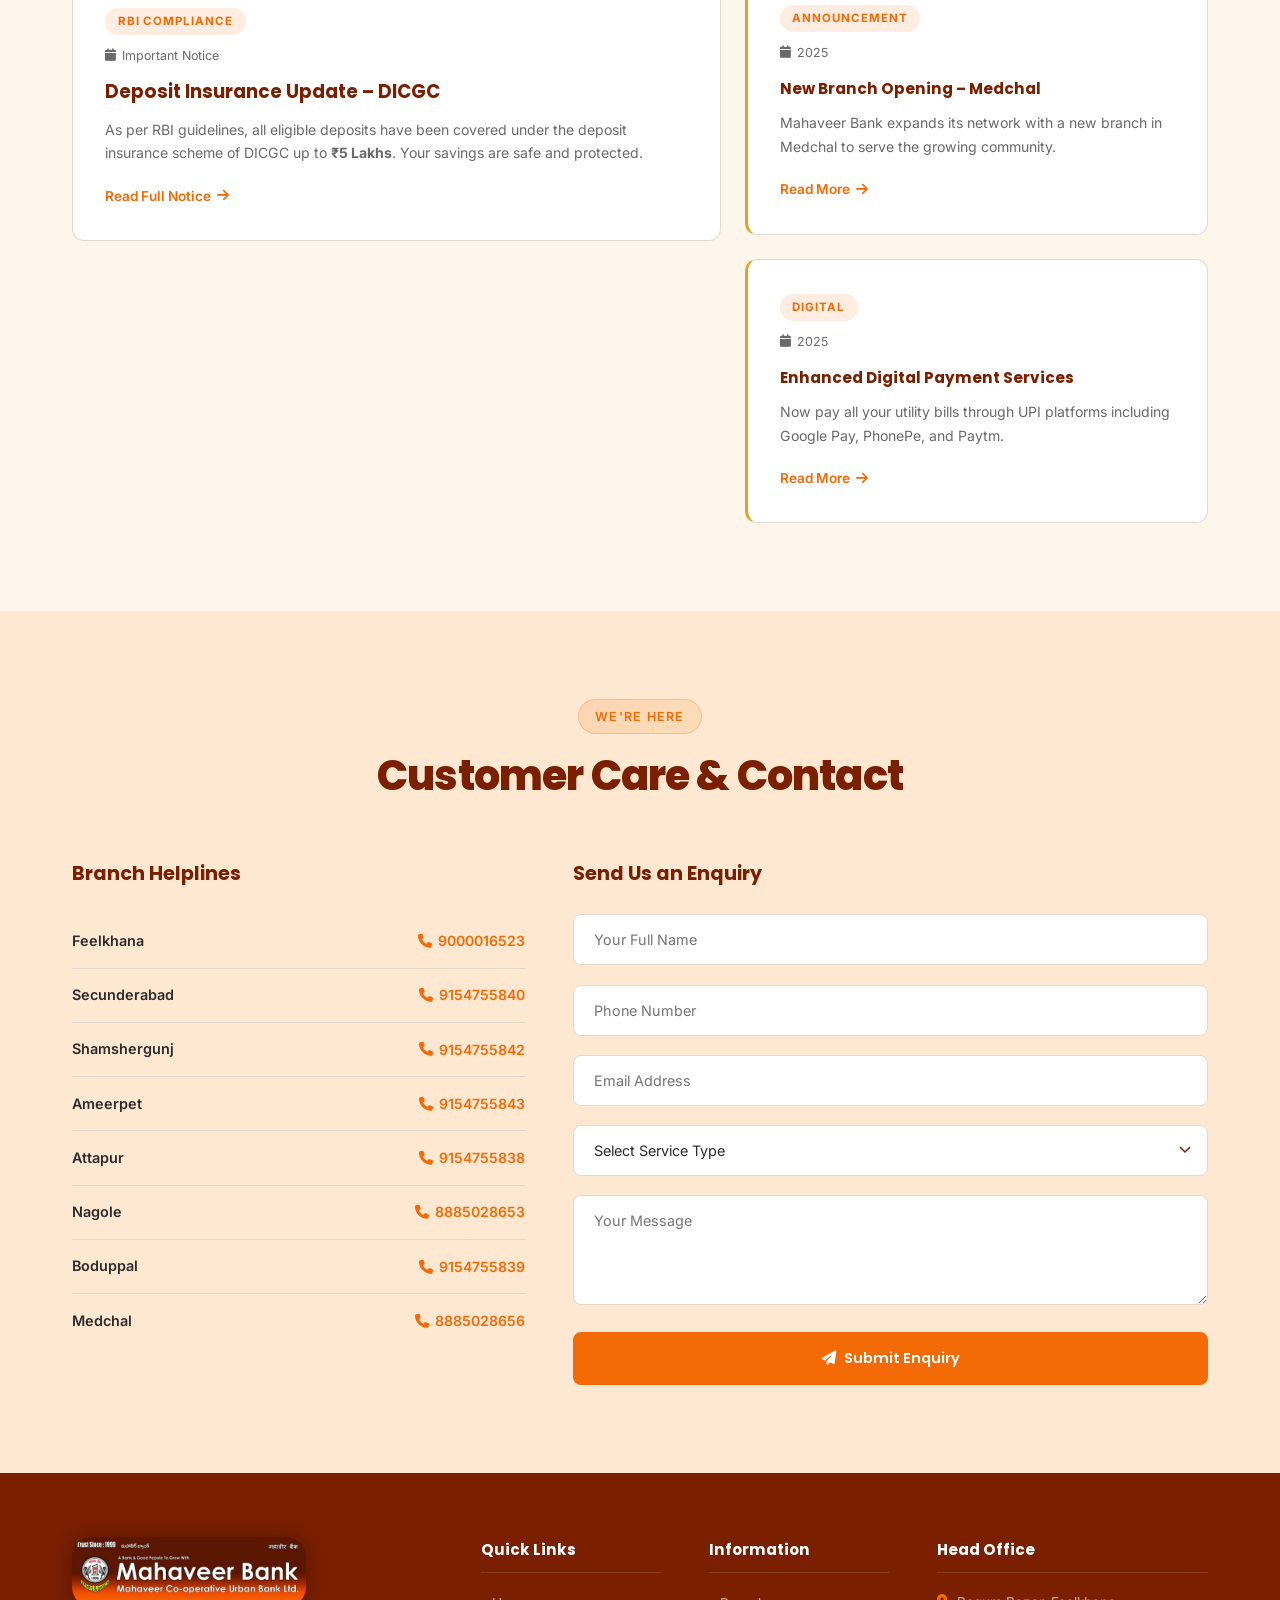
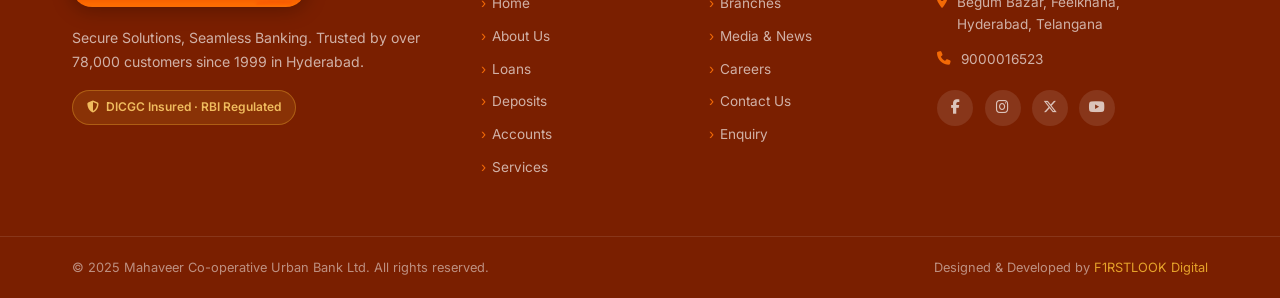
==== commit effaa156: "fourth commit" ====
--- a/index.html
+++ b/index.html
@@ -463,7 +463,7 @@
     <div class="container">
       <div class="about-layout">
         <div class="about-image-wrap" data-aos="fade-right">
-          <img src="assets/about_bank.jpg" alt="Mahaveer Bank Building" class="about-img" id="aboutImg" />
+          <img src="assets/bank/WhatsApp-Image-2024-06-24-at-9.40.54-AM-500x500.jpeg " alt="Mahaveer Bank Building" class="about-img" id="aboutImg" />
           <div class="about-badge-float">
             <i class="fas fa-shield-halved"></i>
             <div>
--- a/css/style.css
+++ b/css/style.css
@@ -66,25 +66,31 @@
   position: fixed;
   top: 0; left: 0; right: 0;
   z-index: 1000;
-  background: var(--maroon);
-  padding: 0;
-  transition: var(--transition);
+  background: linear-gradient(to bottom, #5c1700 0%, #f36a06 100%);
+  padding: 12px 0;
+  transition: all 0.4s cubic-bezier(0.4, 0, 0.2, 1);
   box-shadow: 0 2px 20px rgba(0,0,0,0.3);
 }
 .navbar.scrolled {
-  background: rgba(122, 31, 0, 0.97);
-  backdrop-filter: blur(12px);
-  box-shadow: 0 4px 30px rgba(0,0,0,0.4);
+  padding: 6px 0;
+  box-shadow: 0 4px 30px rgba(0,0,0,0.5);
 }
 .nav-container {
-  max-width: 1400px;
+  max-width: 1300px;
   margin: 0 auto;
-  padding: 0 2rem;
+  padding: 0 1.8rem;
   display: flex;
   align-items: center;
   justify-content: space-between;
-  height: 90px;
-  gap: 1.5rem;
+  height: 86px;
+  background: var(--white);
+  border-radius: 100px;
+  box-shadow: 0 10px 30px rgba(0,0,0,0.15);
+  transition: all 0.4s ease;
+}
+.navbar.scrolled .nav-container {
+  height: 72px;
+  max-width: 1200px;
 }
 /* Logo Styles */
 .nav-logo {
@@ -96,19 +102,15 @@
 }
 
 .nav-logo-img {
-  height: 60px;
+  height: 68px;
   width: auto;
   display: block;
+  border-radius: var(--radius-lg);
   transition: all 0.4s ease;
-  filter: drop-shadow(0 2px 5px rgba(0,0,0,0.2));
-}
-
-.navbar.scrolled .nav-container {
-  height: 74px;
 }
 
 .navbar.scrolled .nav-logo-img {
-  height: 50px;
+  height: 56px;
 }
 
 .footer-logo {
@@ -121,6 +123,7 @@
   height: 70px;
   width: auto;
   display: block;
+  border-radius: var(--radius-lg);
   filter: drop-shadow(0 2px 10px rgba(0,0,0,0.3));
 }
 
@@ -132,19 +135,19 @@
   justify-content: flex-end;
 }
 .nav-link {
-  color: rgba(255,255,255,0.88);
-  font-size: 0.82rem;
-  font-weight: 500;
-  padding: 0.5rem 0.65rem;
-  border-radius: var(--radius-sm);
+  color: var(--maroon);
+  font-size: 0.85rem;
+  font-weight: 700;
+  padding: 0.6rem 0.9rem;
+  border-radius: 50px;
   position: relative;
   white-space: nowrap;
   transition: var(--transition);
   display: flex; align-items: center; gap: 0.3rem;
 }
 .nav-link:hover, .nav-link.active {
-  color: var(--white);
-  background: rgba(255,255,255,0.1);
+  color: var(--orange);
+  background: var(--cream);
 }
 .nav-link.active::after {
   content: '';
@@ -155,17 +158,20 @@
   border-radius: 2px;
 }
 .nav-btn-cta {
+  background: linear-gradient(135deg, var(--maroon), var(--maroon-light));
+  color: var(--white);
+  padding: 0.6rem 1.4rem;
+  border-radius: 50px;
+  font-weight: 700;
+  font-size: 0.85rem;
+  box-shadow: 0 4px 12px rgba(122, 31, 0, 0.2);
+  transition: var(--transition);
+}
+.nav-btn-cta:hover {
   background: var(--orange);
-  color: var(--white) !important;
-  padding: 0.55rem 1.2rem;
-  border-radius: var(--radius-sm);
-  font-size: 0.82rem;
-  font-weight: 600;
-  margin-left: 0.5rem;
-  transition: var(--transition);
-  flex-shrink: 0;
-}
-.nav-btn-cta:hover { background: var(--orange-hover); transform: translateY(-1px); box-shadow: 0 4px 14px rgba(243,106,6,0.4); }
+  transform: translateY(-2px);
+  box-shadow: 0 6px 16px rgba(243,106,6,0.3);
+}
 
 /* Dropdown */
 .nav-dropdown { position: relative; }
@@ -216,7 +222,7 @@
   display: block;
   width: 24px;
   height: 2px;
-  background: var(--white);
+  background: var(--maroon);
   border-radius: 2px;
   transition: var(--transition);
 }
